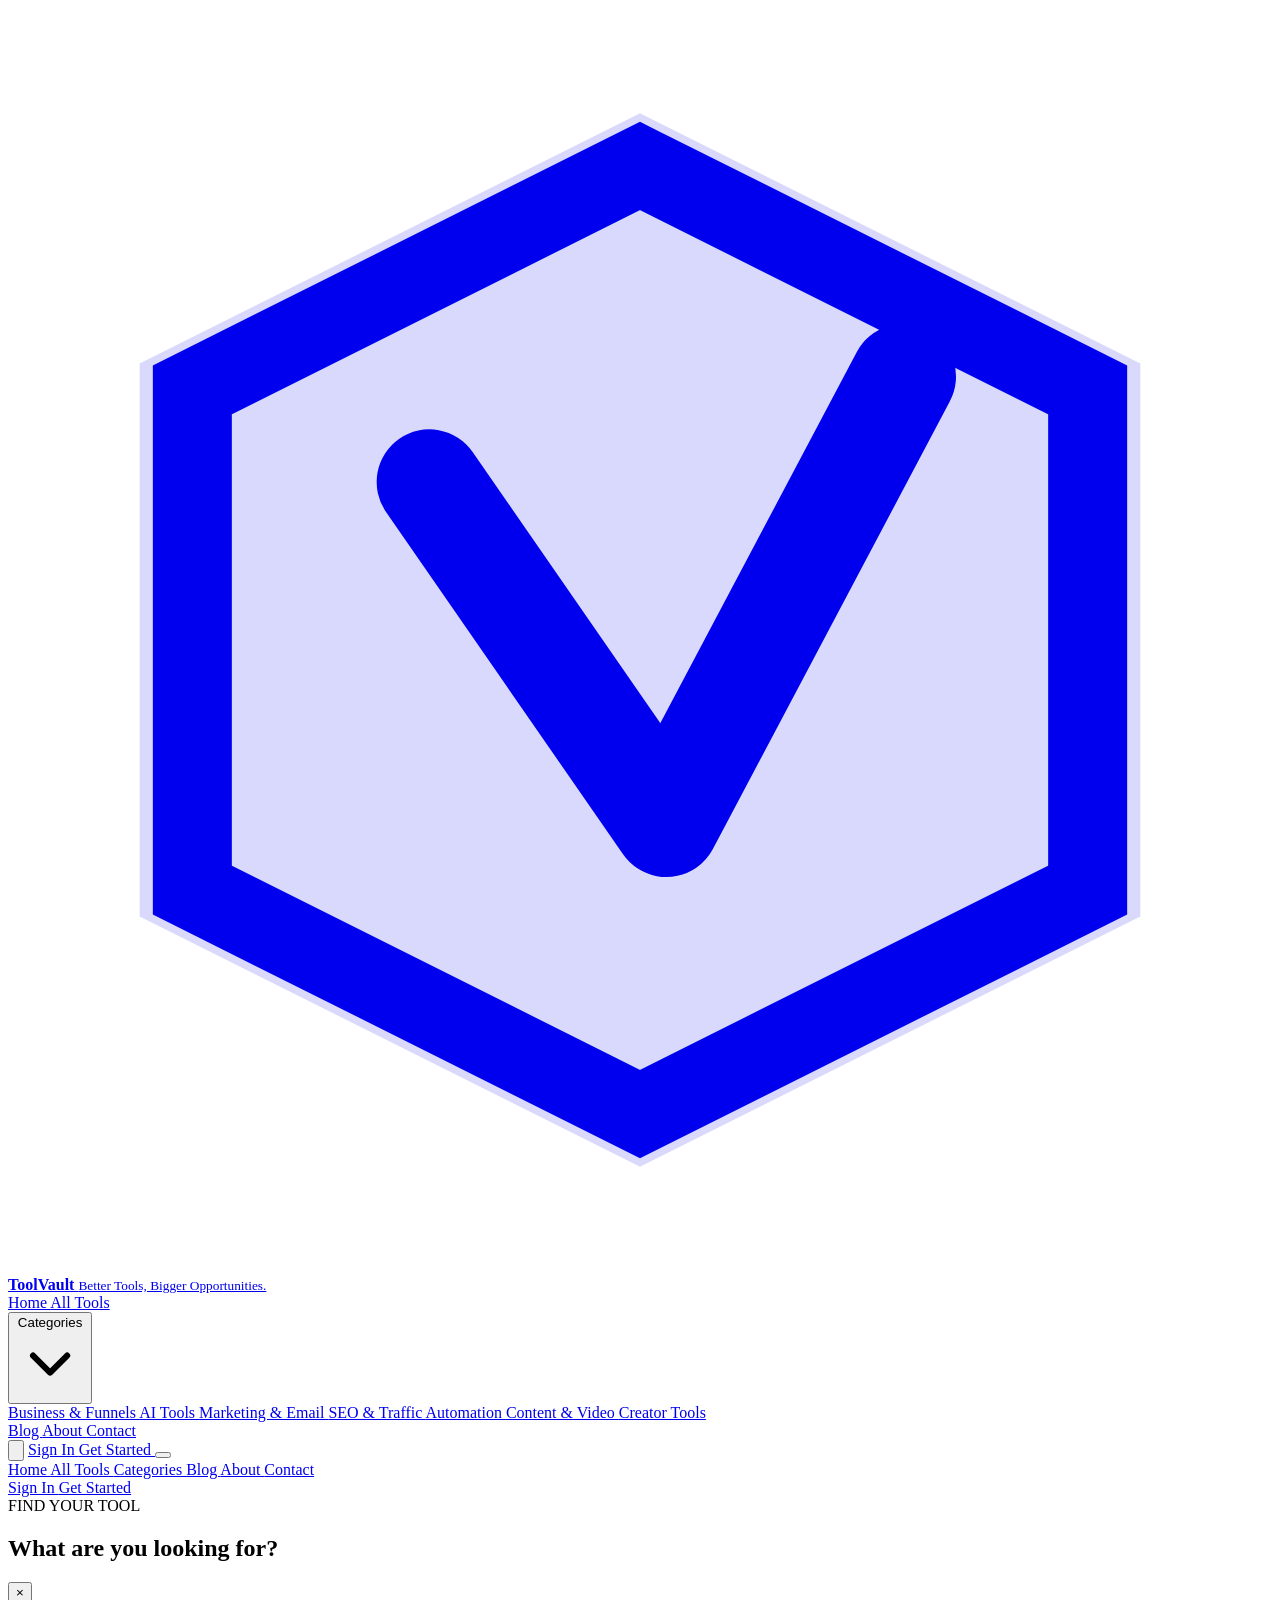
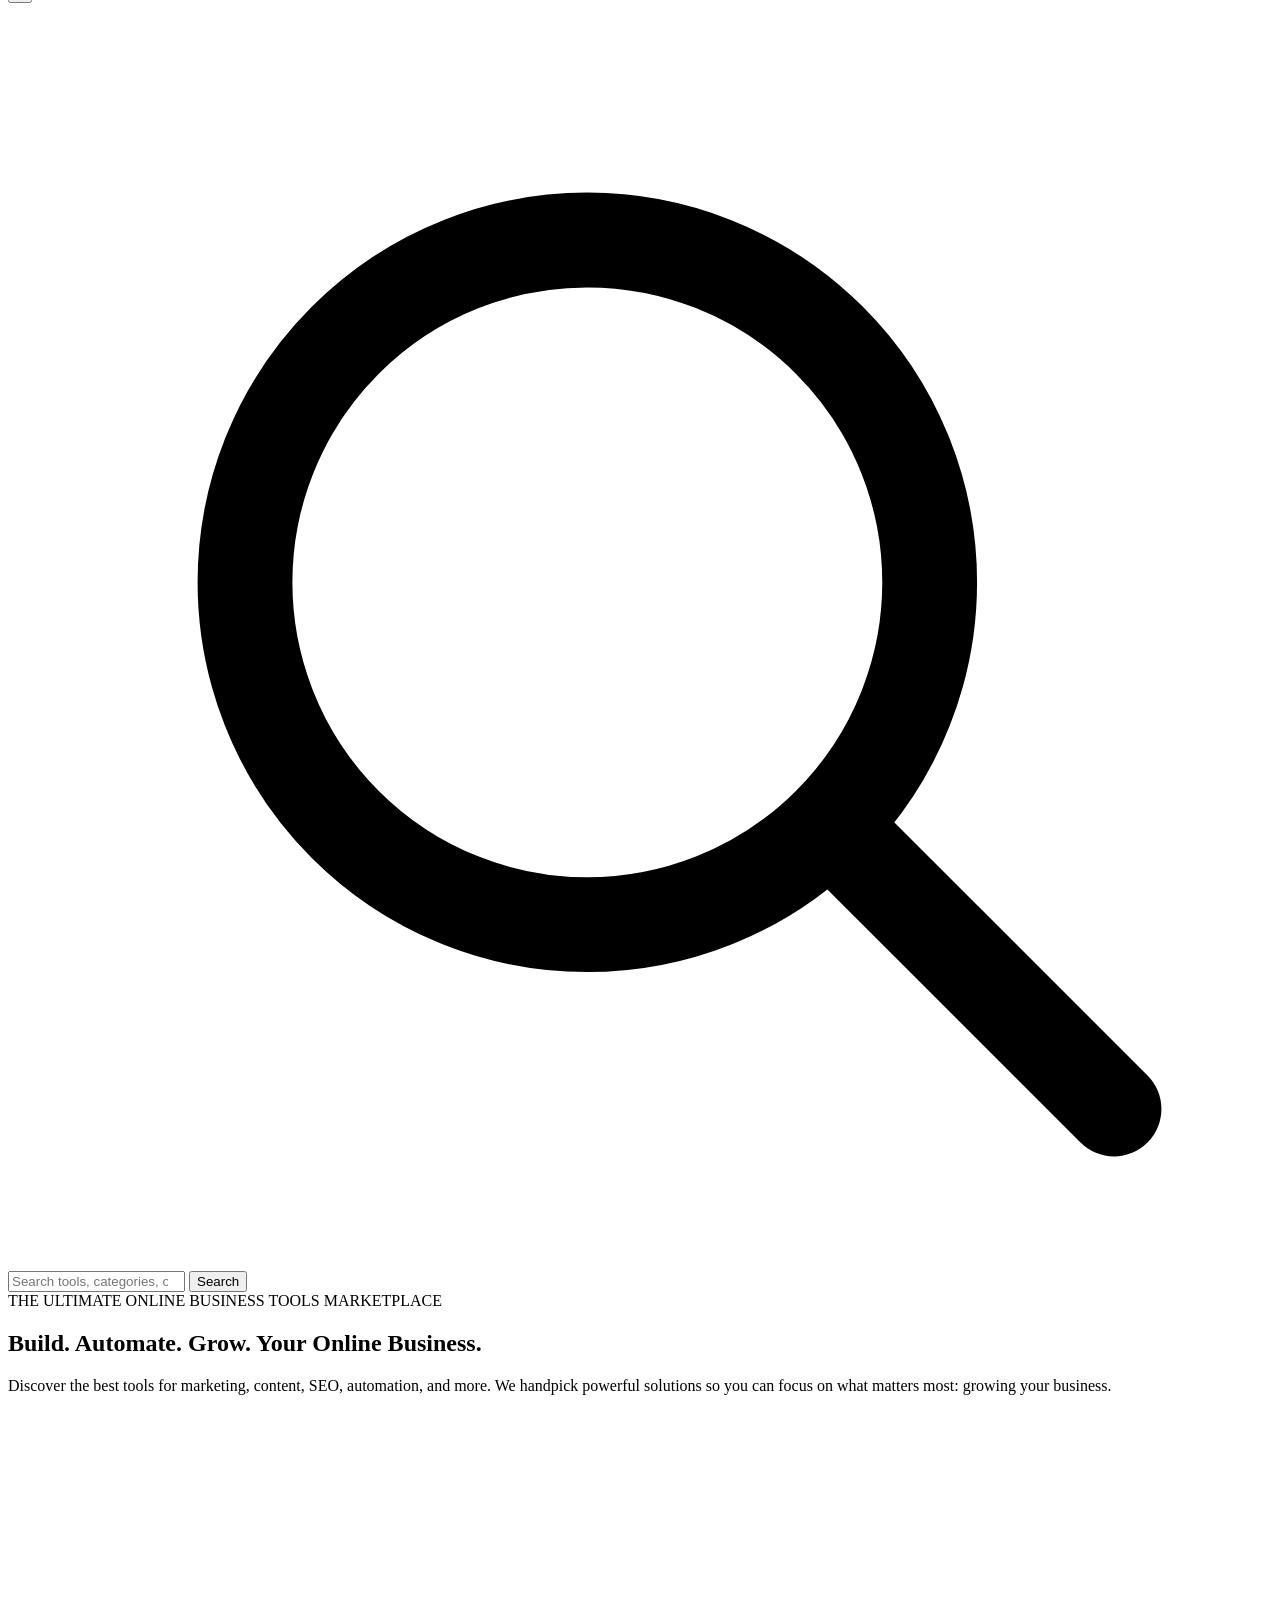
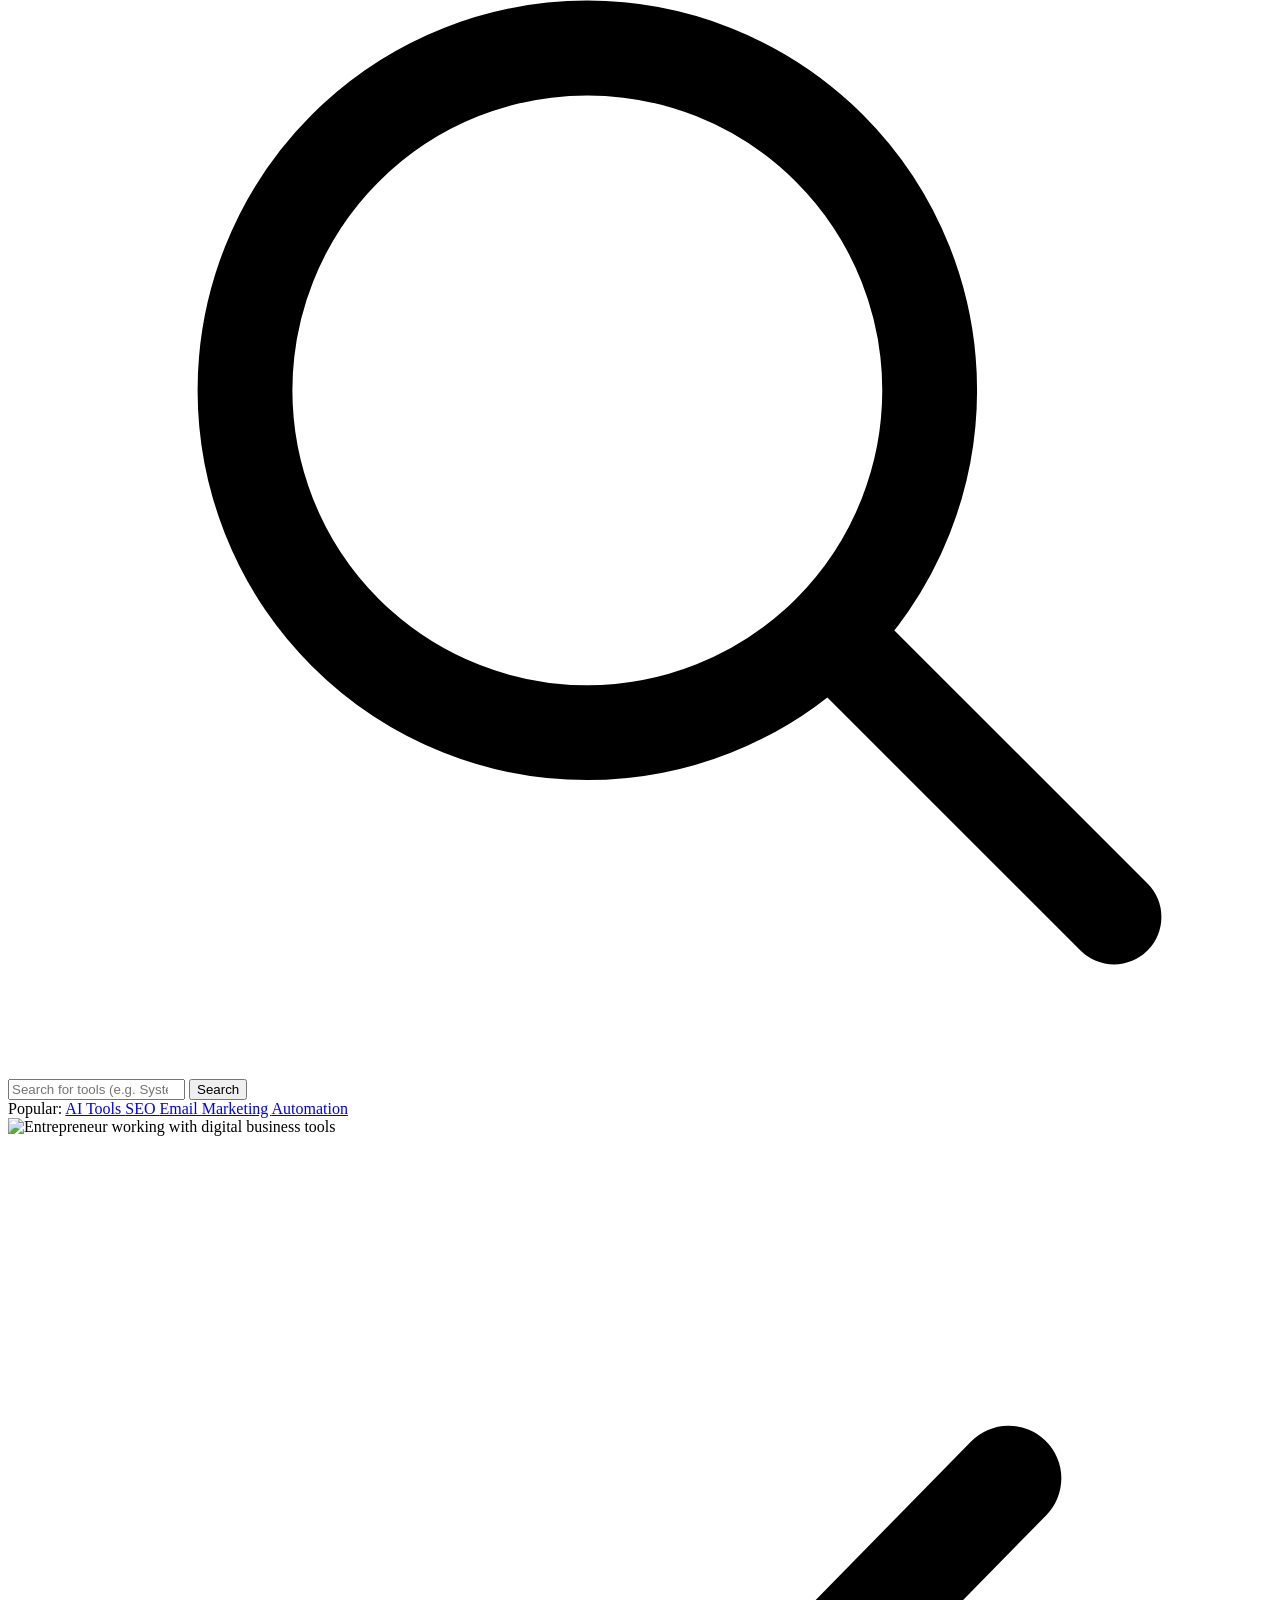
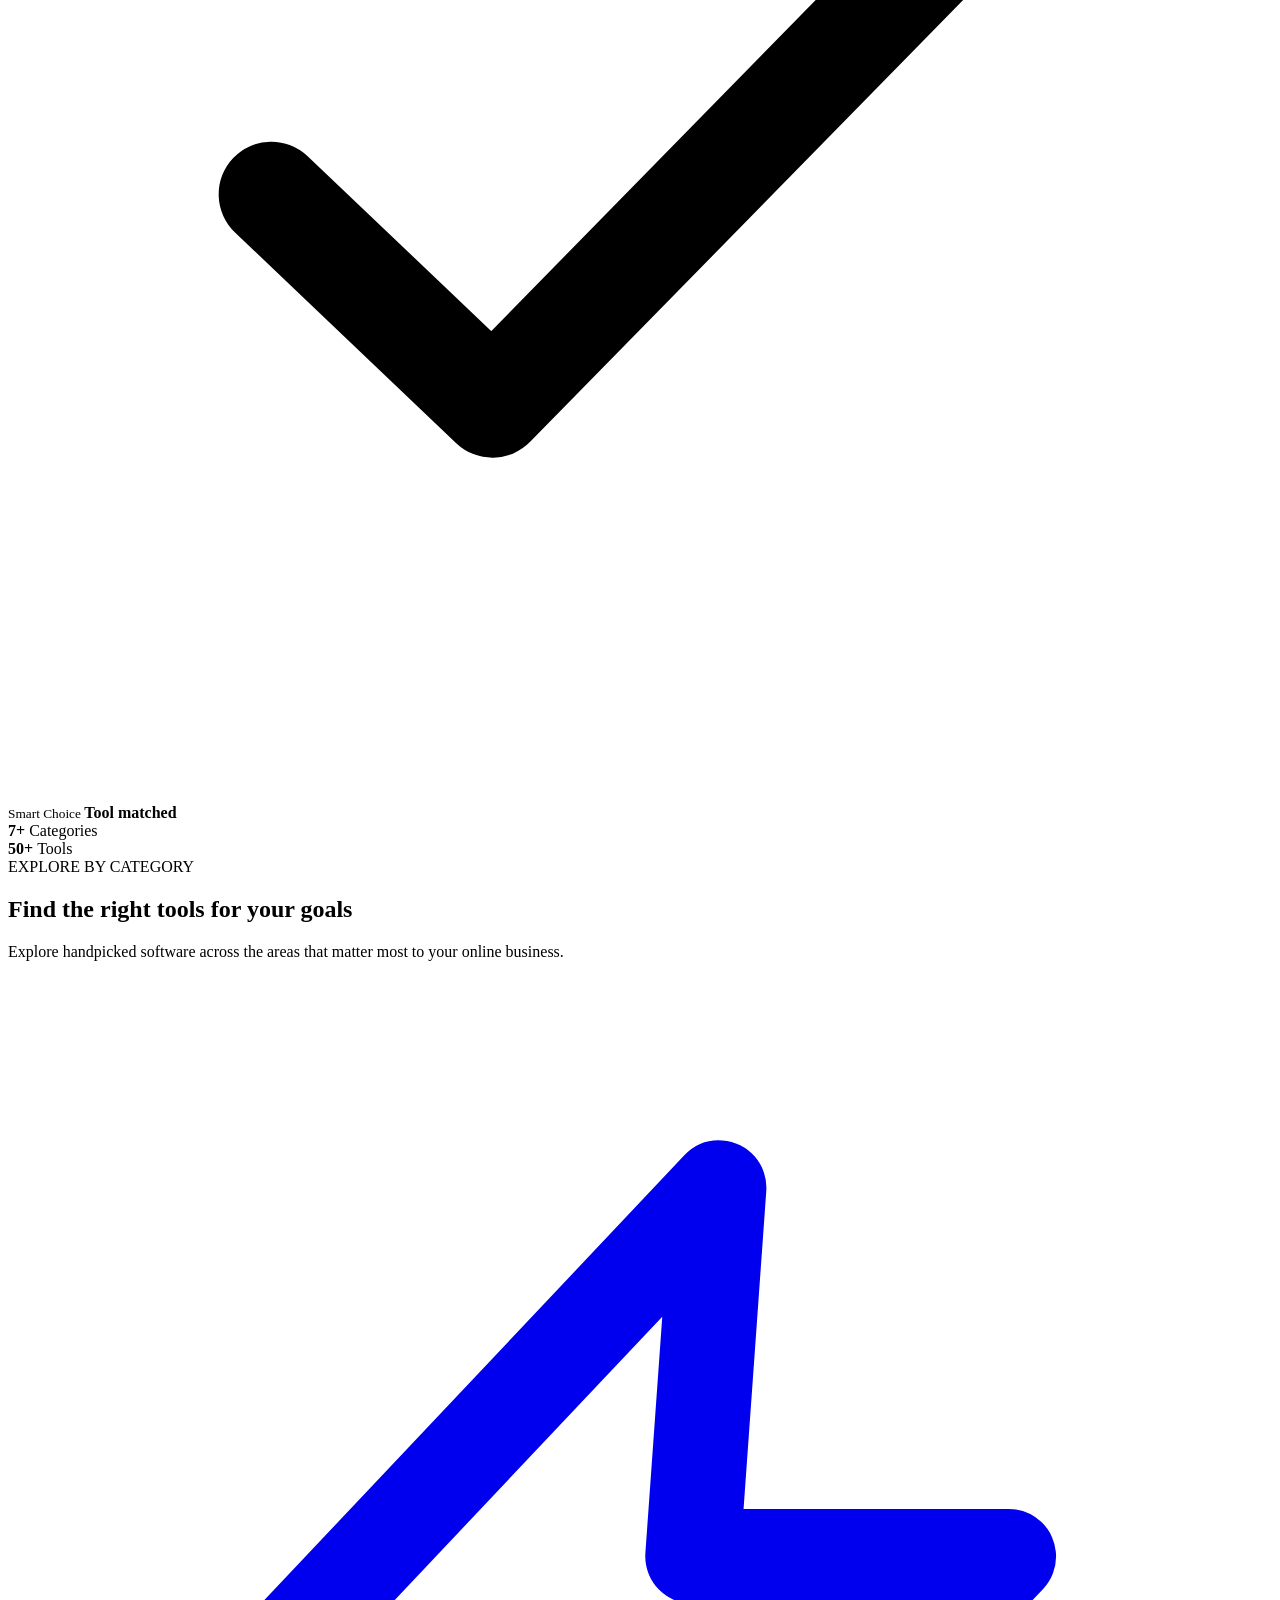
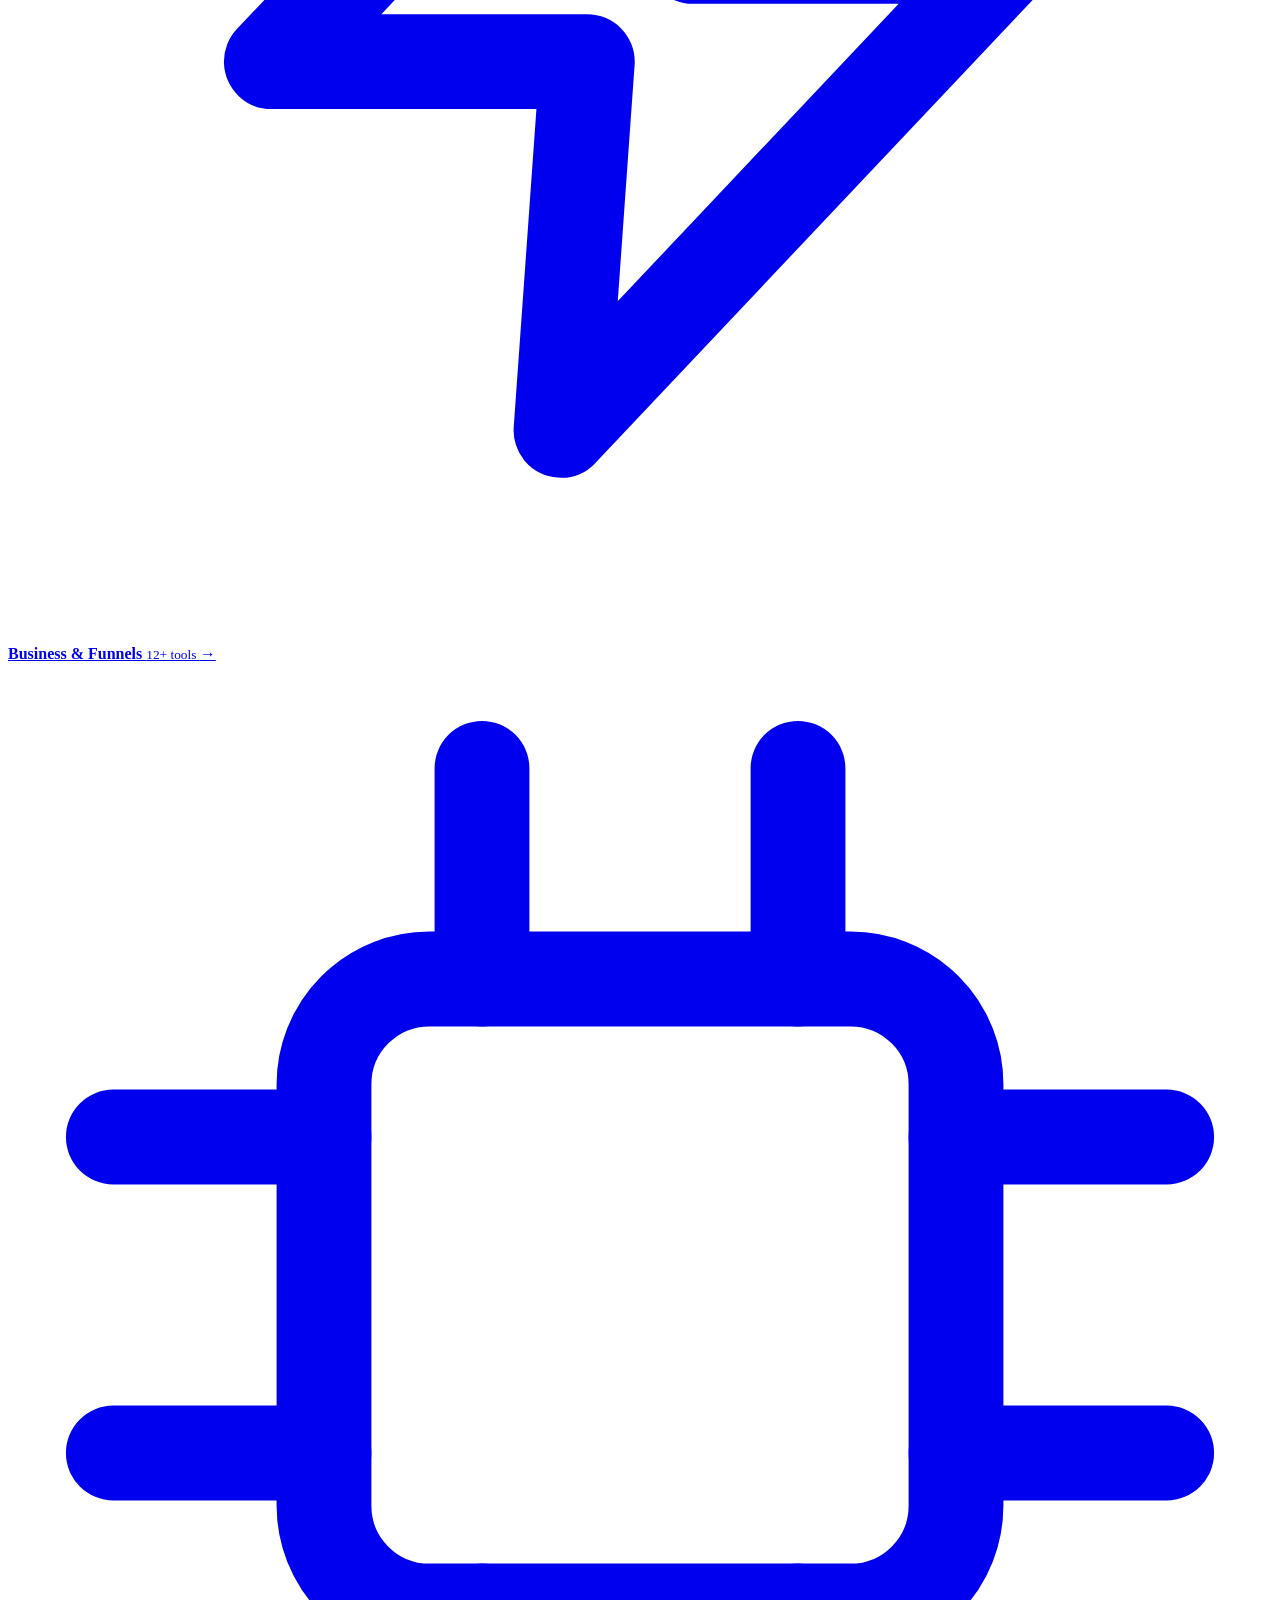
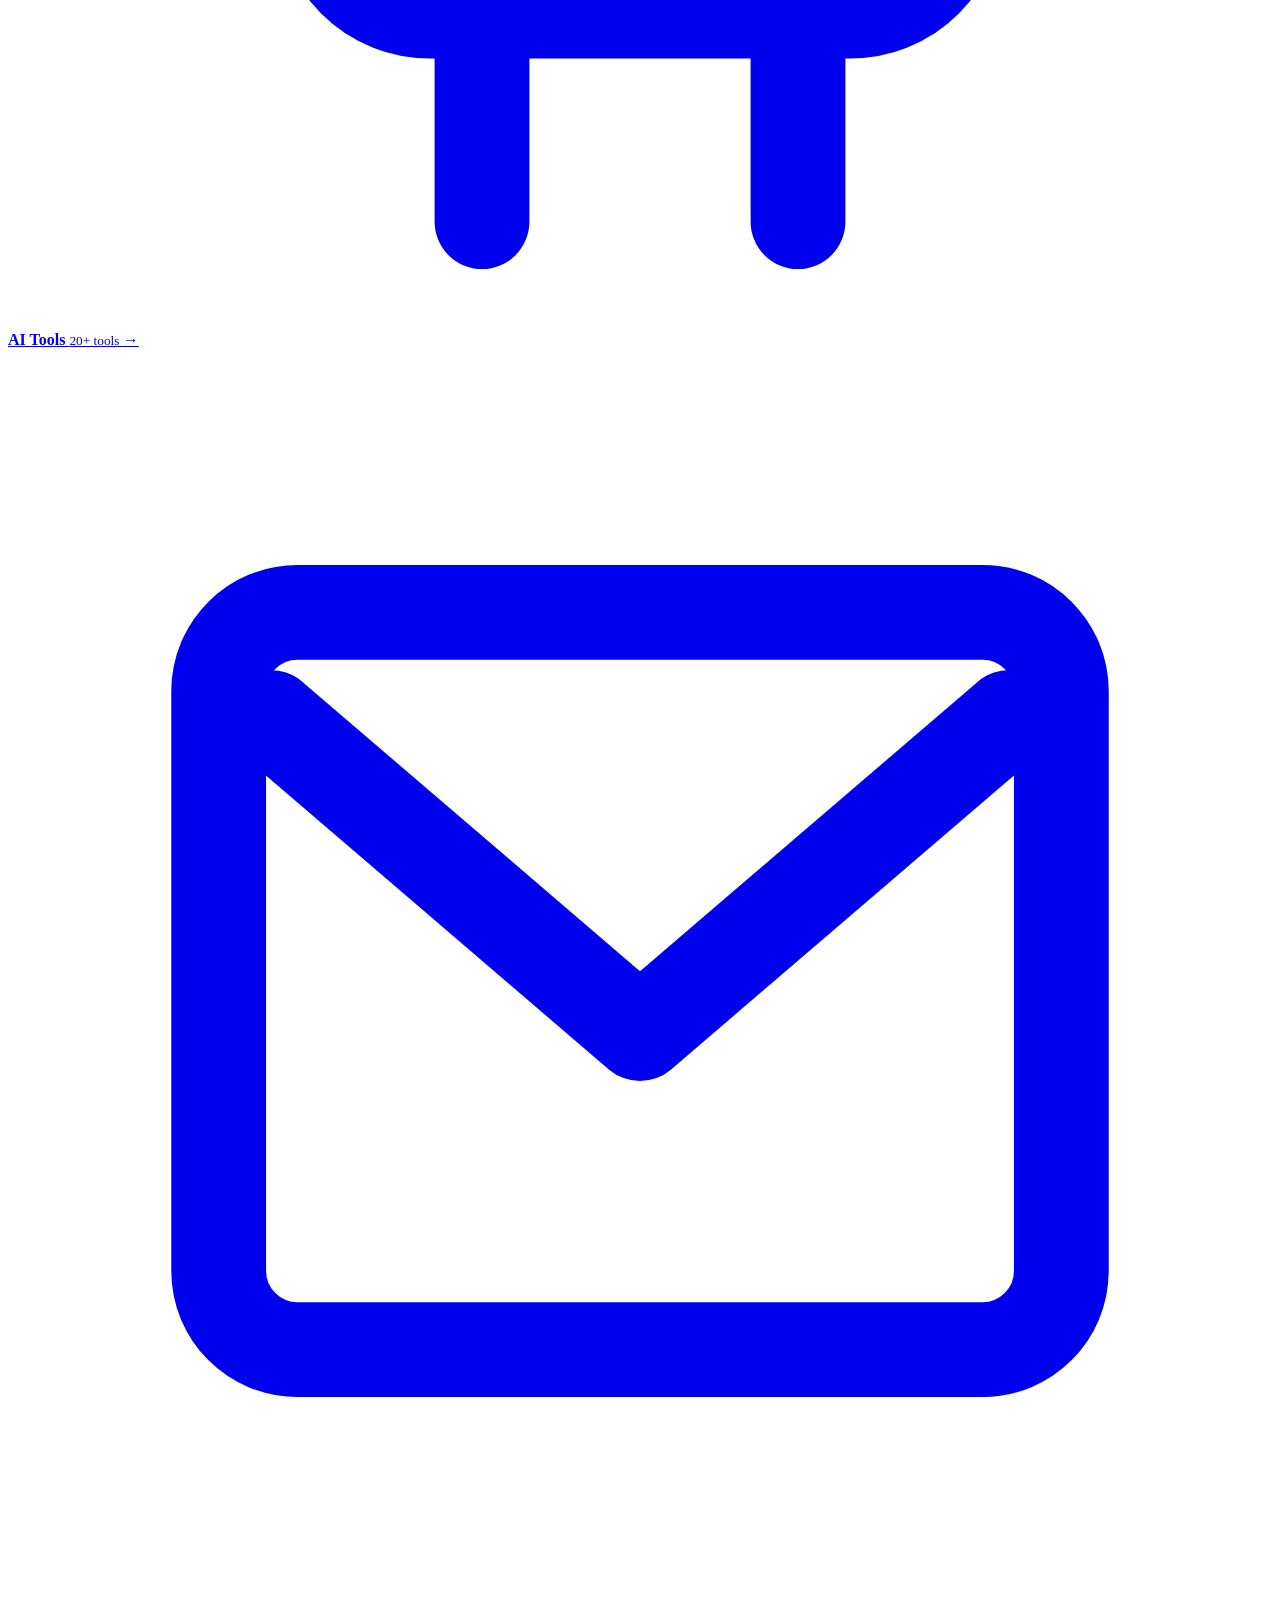
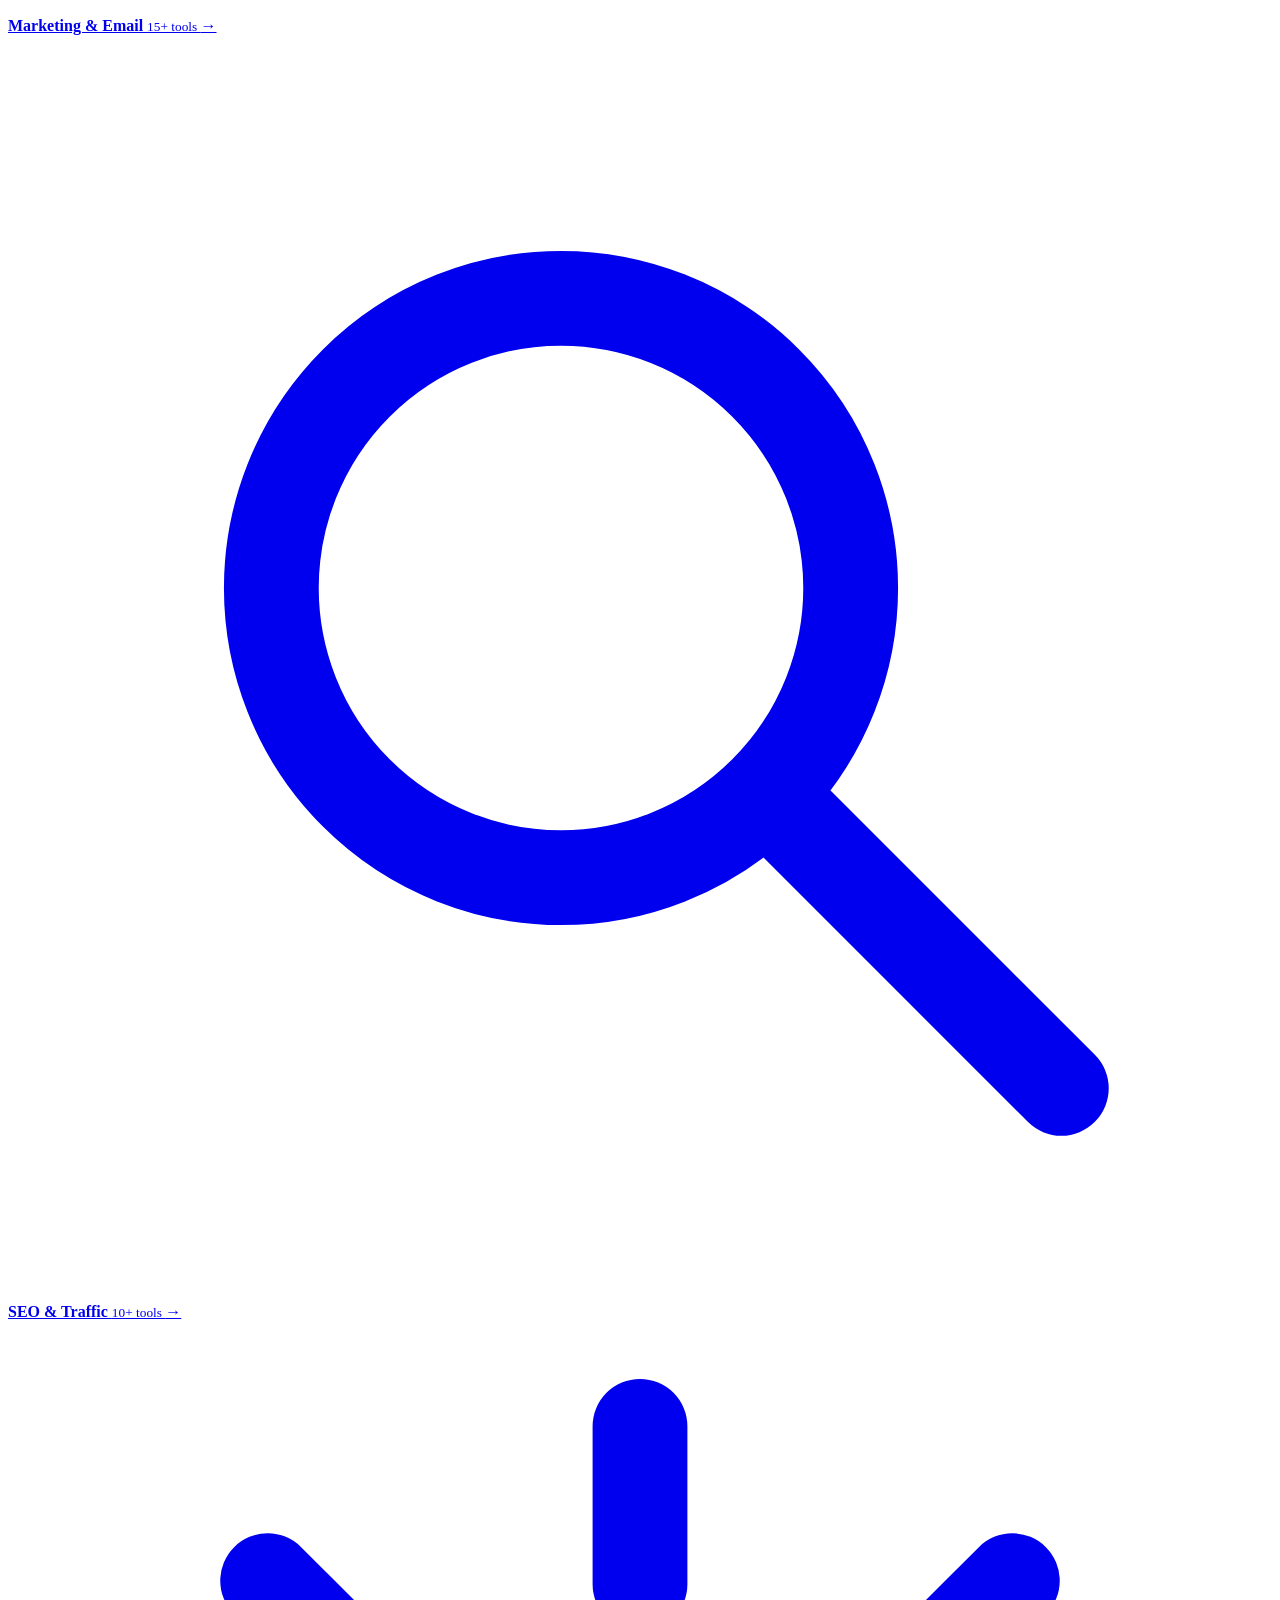
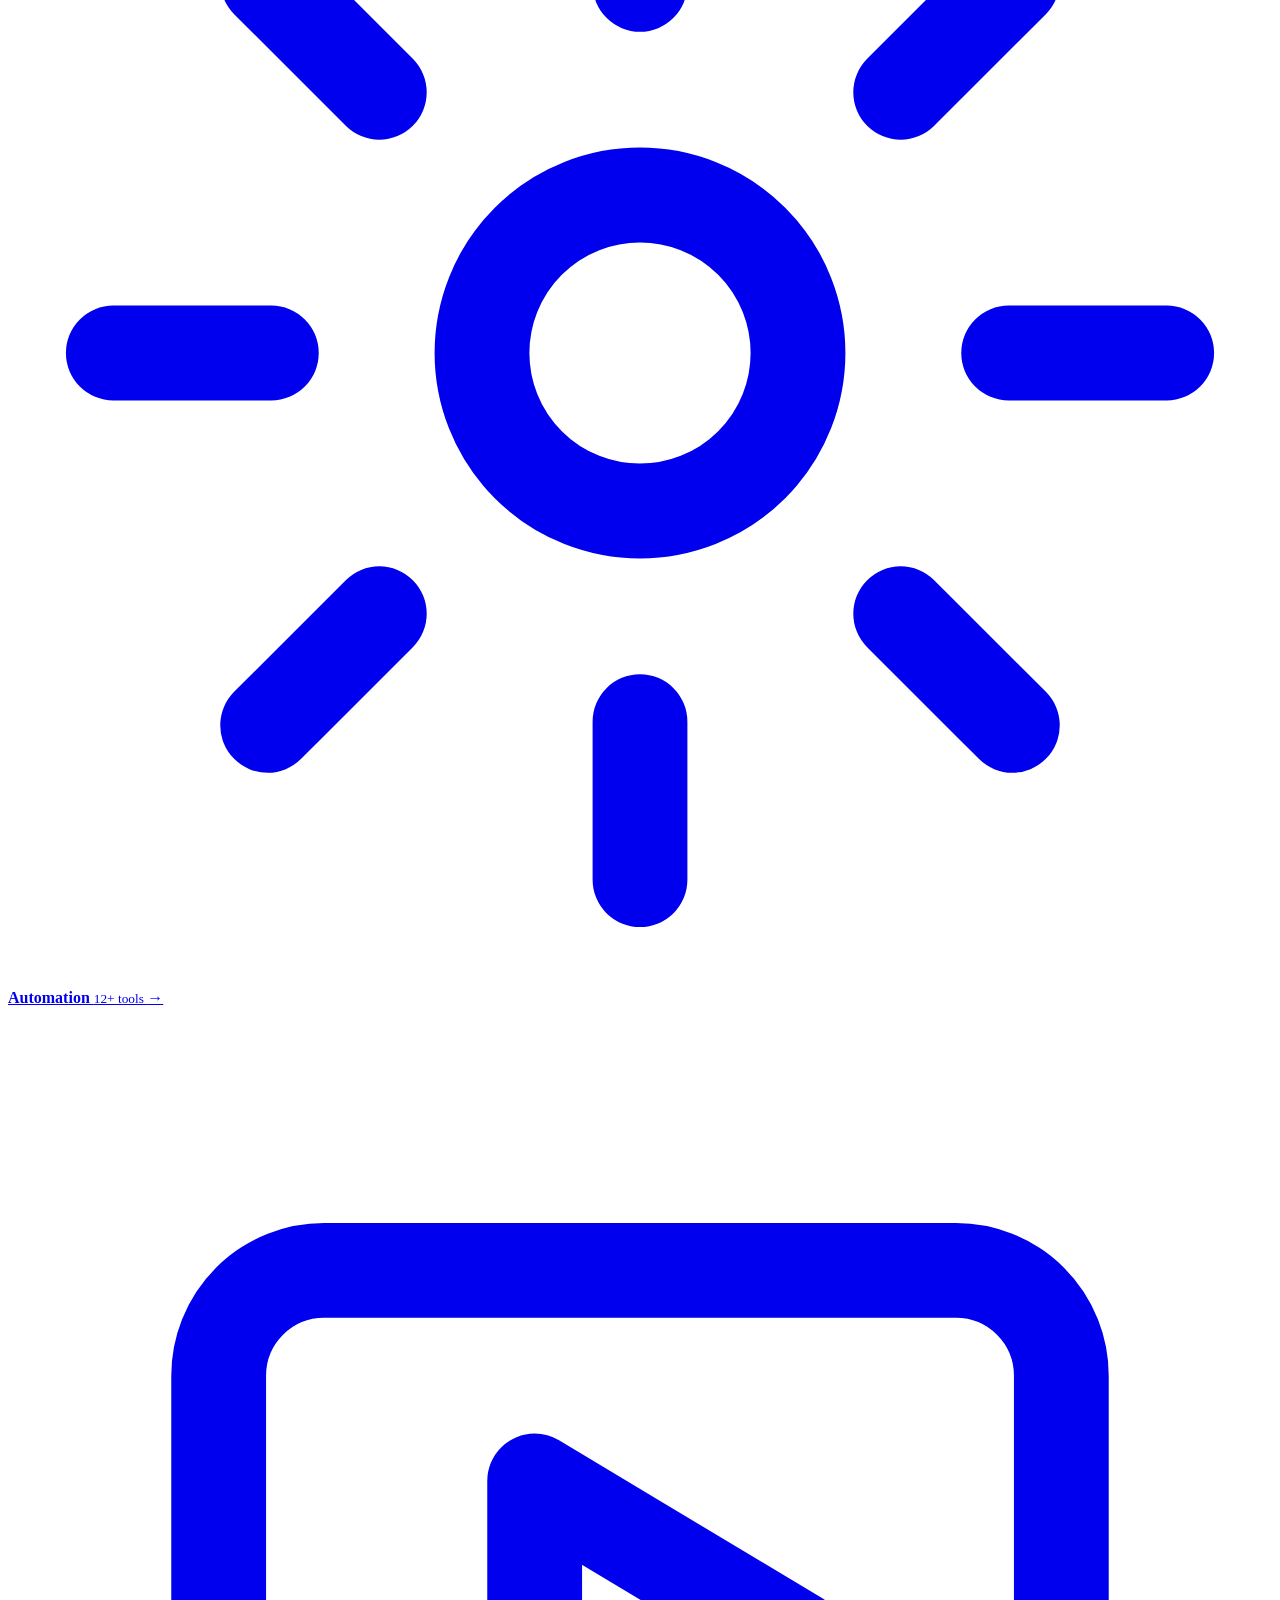
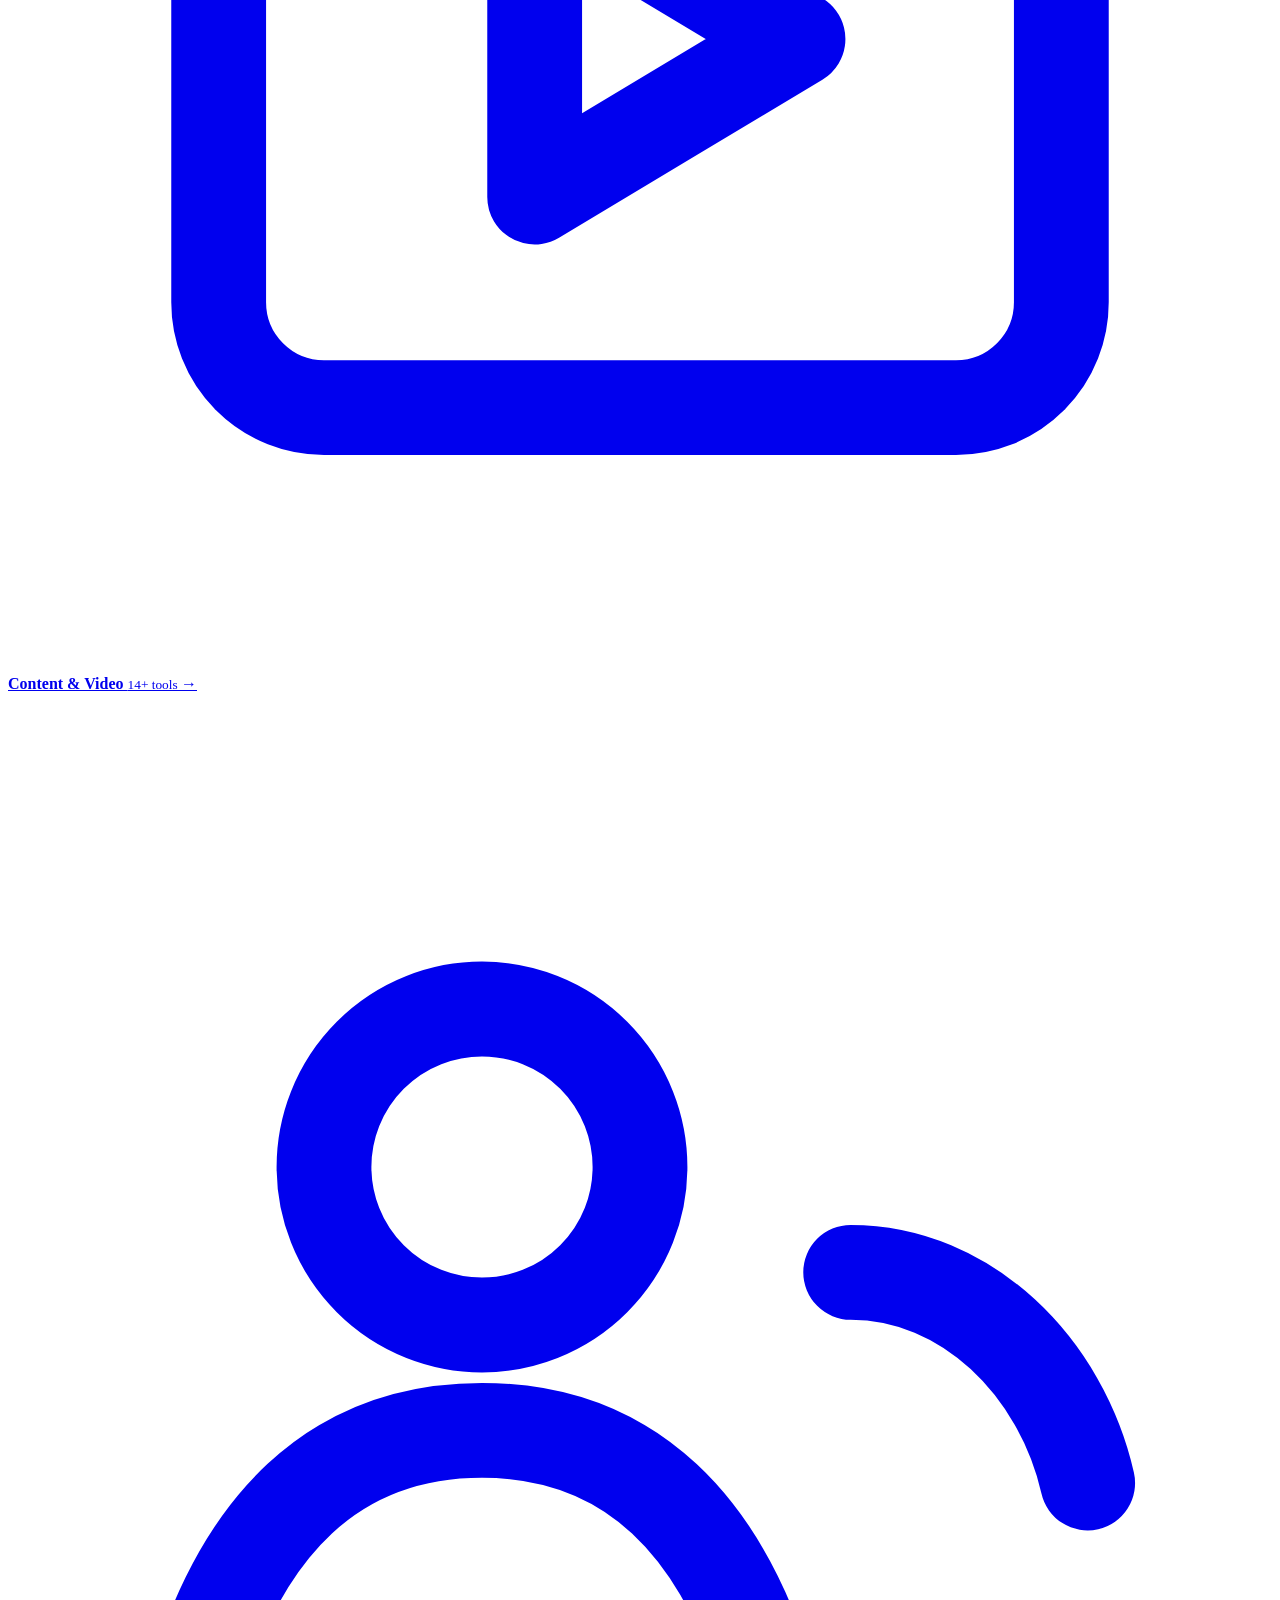
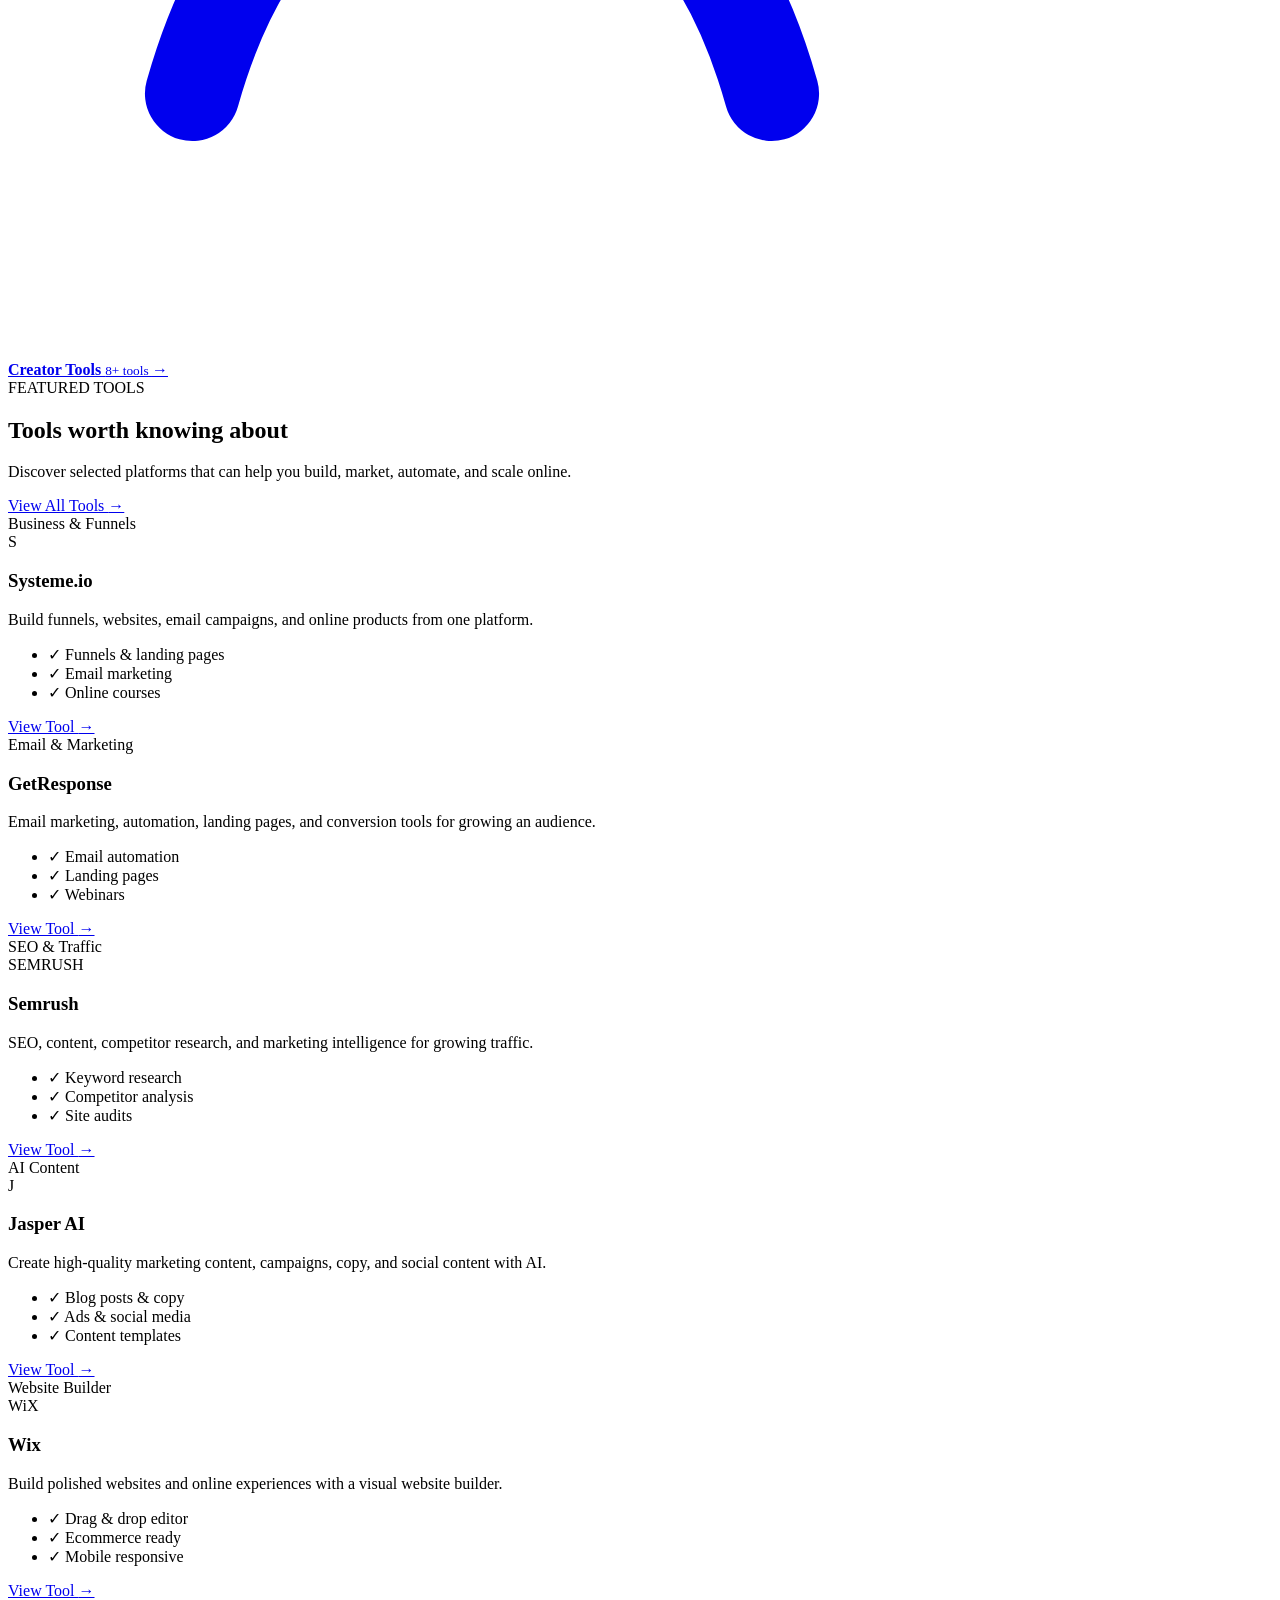
==== index.html @ 95653ff6 "Create index.html" ====
<!DOCTYPE html>
<html lang="en">
<head>
    <meta charset="UTF-8">
    <meta
        name="viewport"
        content="width=device-width, initial-scale=1.0"
    >

    <meta
        name="description"
        content="Discover powerful tools for building, automating, marketing, and growing your online business."
    >

    <meta
        name="theme-color"
        content="#050B16"
    >

    <title>ToolVault — Better Tools, Bigger Opportunities</title>

    <!-- Google Font -->
    <link rel="preconnect" href="https://fonts.googleapis.com">

    <link
        rel="preconnect"
        href="https://fonts.gstatic.com"
        crossorigin
    >

    <link
        href="https://fonts.googleapis.com/css2?family=Inter:wght@400;500;600;700;800&display=swap"
        rel="stylesheet"
    >

    <!-- Main Styles -->
    <link
        rel="stylesheet"
        href="css/style.css"
    >

    <link
        rel="stylesheet"
        href="css/responsive.css"
    >

    <!-- PWA -->
    <link
        rel="manifest"
        href="manifest.json"
    >
</head>

<body>

    <!-- =========================================
         SITE HEADER
    ========================================== -->
    <header class="site-header">

        <div class="container header-inner">

            <!-- Brand -->
            <a
                href="index.html"
                class="brand"
                aria-label="ToolVault Home"
            >

                <span
                    class="brand-mark"
                    aria-hidden="true"
                >
                    <svg
                        viewBox="0 0 48 48"
                        fill="none"
                        xmlns="http://www.w3.org/2000/svg"
                    >

                        <path
                            d="M24 4L43 13.5V34.5L24 44L5 34.5V13.5L24 4Z"
                            fill="currentColor"
                            opacity="0.15"
                        />

                        <path
                            d="M24 6L41 14.5V33.5L24 42L7 33.5V14.5L24 6Z"
                            stroke="currentColor"
                            stroke-width="3"
                        />

                        <path
                            d="M16 18L25 31L34 14"
                            stroke="currentColor"
                            stroke-width="4"
                            stroke-linecap="round"
                            stroke-linejoin="round"
                        />

                    </svg>
                </span>

                <span class="brand-text">

                    <strong>
                        ToolVault
                    </strong>

                    <small>
                        Better Tools, Bigger Opportunities.
                    </small>

                </span>

            </a>


            <!-- Desktop Navigation -->
            <nav
                class="main-nav"
                aria-label="Primary Navigation"
            >

                <a
                    href="index.html"
                    class="nav-link active"
                >
                    Home
                </a>

                <a
                    href="tools.html"
                    class="nav-link"
                >
                    All Tools
                </a>


                <!-- Categories -->
                <div class="nav-dropdown">

                    <button
                        type="button"
                        class="nav-link dropdown-trigger"
                        aria-expanded="false"
                    >

                        Categories

                        <svg
                            viewBox="0 0 20 20"
                            fill="none"
                            aria-hidden="true"
                        >

                            <path
                                d="M5 7.5L10 12.5L15 7.5"
                                stroke="currentColor"
                                stroke-width="1.8"
                                stroke-linecap="round"
                                stroke-linejoin="round"
                            />

                        </svg>

                    </button>


                    <div class="dropdown-menu">

                        <a
                            href="categories.html?category=business"
                        >
                            Business &amp; Funnels
                        </a>

                        <a
                            href="categories.html?category=ai"
                        >
                            AI Tools
                        </a>

                        <a
                            href="categories.html?category=marketing"
                        >
                            Marketing &amp; Email
                        </a>

                        <a
                            href="categories.html?category=seo"
                        >
                            SEO &amp; Traffic
                        </a>

                        <a
                            href="categories.html?category=automation"
                        >
                            Automation
                        </a>

                        <a
                            href="categories.html?category=content"
                        >
                            Content &amp; Video
                        </a>

                        <a
                            href="categories.html?category=creator"
                        >
                            Creator Tools
                        </a>

                    </div>

                </div>


                <a
                    href="blog.html"
                    class="nav-link"
                >
                    Blog
                </a>

                <a
                    href="about.html"
                    class="nav-link"
                >
                    About
                </a>

                <a
                    href="contact.html"
                    class="nav-link"
                >
                    Contact
                </a>

            </nav>


            <!-- Header Actions -->
            <div class="header-actions">

                <!-- Search -->
                <button
                    type="button"
                    class="icon-button search-toggle"
                    aria-label="Open search"
                >

                    <svg
                        viewBox="0 0 24 24"
                        fill="none"
                        aria-hidden="true"
                    >

                        <circle
                            cx="11"
                            cy="11"
                            r="6.5"
                            stroke="currentColor"
                            stroke-width="1.8"
                        />

                        <path
                            d="M16 16L21 21"
                            stroke="currentColor"
                            stroke-width="1.8"
                            stroke-linecap="round"
                        />

                    </svg>

                </button>


                <!-- Sign In -->
                <a
                    href="about.html"
                    class="btn btn-outline header-signin"
                >
                    Sign In
                </a>


                <!-- Get Started -->
                <a
                    href="tools.html"
                    class="btn btn-primary header-cta"
                >
                    Get Started
                </a>


                <!-- Mobile Menu -->
                <button
                    type="button"
                    class="mobile-menu-toggle"
                    aria-label="Open menu"
                    aria-expanded="false"
                >

                    <span></span>
                    <span></span>
                    <span></span>

                </button>

            </div>

        </div>

    </header>


    <!-- =========================================
         MOBILE NAV
    ========================================== -->
    <div
        class="mobile-nav"
        aria-hidden="true"
    >

        <div class="mobile-nav-inner">

            <a
                href="index.html"
                class="mobile-nav-link active"
            >
                Home
            </a>

            <a
                href="tools.html"
                class="mobile-nav-link"
            >
                All Tools
            </a>

            <a
                href="categories.html"
                class="mobile-nav-link"
            >
                Categories
            </a>

            <a
                href="blog.html"
                class="mobile-nav-link"
            >
                Blog
            </a>

            <a
                href="about.html"
                class="mobile-nav-link"
            >
                About
            </a>

            <a
                href="contact.html"
                class="mobile-nav-link"
            >
                Contact
            </a>


            <div class="mobile-nav-actions">

                <a
                    href="about.html"
                    class="btn btn-outline"
                >
                    Sign In
                </a>

                <a
                    href="tools.html"
                    class="btn btn-primary"
                >
                    Get Started
                </a>

            </div>

        </div>

    </div>


    <!-- =========================================
         SEARCH OVERLAY
    ========================================== -->
    <div
        class="search-overlay"
        aria-hidden="true"
    >

        <div class="search-overlay-backdrop"></div>

        <div class="search-panel">

            <div class="search-panel-header">

                <div>

                    <span class="eyebrow">
                        FIND YOUR TOOL
                    </span>

                    <h2>
                        What are you looking for?
                    </h2>

                </div>


                <button
                    type="button"
                    class="search-close"
                    aria-label="Close search"
                >
                    &times;
                </button>

            </div>


            <form
                class="global-search-form"
                action="tools.html"
                method="get"
            >

                <div class="search-field large">

                    <svg
                        viewBox="0 0 24 24"
                        fill="none"
                        aria-hidden="true"
                    >

                        <circle
                            cx="11"
                            cy="11"
                            r="6.5"
                            stroke="currentColor"
                            stroke-width="1.8"
                        />

                        <path
                            d="M16 16L21 21"
                            stroke="currentColor"
                            stroke-width="1.8"
                            stroke-linecap="round"
                        />

                    </svg>


                    <input
                        type="search"
                        name="search"
                        placeholder="Search tools, categories, or solutions..."
                        autocomplete="off"
                    >


                    <button
                        type="submit"
                        class="btn btn-primary"
                    >
                        Search
                    </button>

                </div>

            </form>

        </div>

    </div>


    <main>

        <!-- =========================================
             HERO
        ========================================== -->
        <section class="hero-section">

            <div class="hero-glow hero-glow-left"></div>

            <div class="hero-glow hero-glow-right"></div>


            <div class="container hero-grid">

                <!-- Hero Content -->
                <div class="hero-content">

                    <span class="hero-badge">
                        THE ULTIMATE ONLINE BUSINESS TOOLS MARKETPLACE
                    </span>


                    <h1 class="hero-title">
                        Build. Automate. Grow.
                        <span>
                            Your Online Business.
                        </span>
                    </h1>


                    <p class="hero-description">
                        Discover the best tools for marketing, content,
                        SEO, automation, and more. We handpick powerful
                        solutions so you can focus on what matters most:
                        growing your business.
                    </p>


                    <!-- Hero Search -->
                    <form
                        class="hero-search"
                        action="tools.html"
                        method="get"
                    >

                        <div class="search-field">

                            <svg
                                viewBox="0 0 24 24"
                                fill="none"
                                aria-hidden="true"
                            >

                                <circle
                                    cx="11"
                                    cy="11"
                                    r="6.5"
                                    stroke="currentColor"
                                    stroke-width="1.8"
                                />

                                <path
                                    d="M16 16L21 21"
                                    stroke="currentColor"
                                    stroke-width="1.8"
                                    stroke-linecap="round"
                                />

                            </svg>


                            <input
                                type="search"
                                name="search"
                                placeholder="Search for tools (e.g. Systeme.io, Semrush, AI tools...)"
                            >


                            <button
                                type="submit"
                                class="btn btn-primary"
                            >
                                Search
                            </button>

                        </div>

                    </form>


                    <!-- Popular Search Links -->
                    <div class="hero-quick-links">

                        <span>
                            Popular:
                        </span>

                        <a href="tools.html?search=AI">
                            AI Tools
                        </a>

                        <a href="tools.html?search=SEO">
                            SEO
                        </a>

                        <a href="tools.html?search=Email">
                            Email Marketing
                        </a>

                        <a href="tools.html?search=Automation">
                            Automation
                        </a>

                    </div>

                </div>


                <!-- Hero Visual -->
                <div class="hero-visual">

                    <div class="hero-image-wrap">

                        <div class="hero-image-glow"></div>


                        <img
                            src="assets/hero/hero-business.jpg"
                            alt="Entrepreneur working with digital business tools"
                            class="hero-image"
                            loading="eager"
                        >


                        <!-- Floating Card -->
                        <div class="floating-card floating-card-top">

                            <span class="floating-icon success">

                                <svg
                                    viewBox="0 0 24 24"
                                    fill="none"
                                    aria-hidden="true"
                                >

                                    <path
                                        d="M5 12.5L9.2 16.5L19 6.5"
                                        stroke="currentColor"
                                        stroke-width="2"
                                        stroke-linecap="round"
                                        stroke-linejoin="round"
                                    />

                                </svg>

                            </span>


                            <div>

                                <small>
                                    Smart Choice
                                </small>

                                <strong>
                                    Tool matched
                                </strong>

                            </div>

                        </div>


                        <!-- Floating Stats -->
                        <div class="floating-card floating-card-bottom">

                            <div class="floating-stat">

                                <strong>
                                    7+
                                </strong>

                                <span>
                                    Categories
                                </span>

                            </div>


                            <div class="floating-divider"></div>


                            <div class="floating-stat">

                                <strong>
                                    50+
                                </strong>

                                <span>
                                    Tools
                                </span>

                            </div>

                        </div>

                    </div>

                </div>

            </div>

        </section>


        <!-- =========================================
             CATEGORIES
        ========================================== -->
        <section class="categories-section">

            <div class="container">

                <div class="section-heading centered">

                    <span class="eyebrow">
                        EXPLORE BY CATEGORY
                    </span>

                    <h2>
                        Find the right tools for your goals
                    </h2>

                    <p>
                        Explore handpicked software across the areas
                        that matter most to your online business.
                    </p>

                </div>


                <div class="category-grid">

                    <!-- Business -->
                    <a
                        href="categories.html?category=business"
                        class="category-card"
                    >

                        <span class="category-icon business-icon">

                            <svg
                                viewBox="0 0 24 24"
                                fill="none"
                                aria-hidden="true"
                            >

                                <path
                                    d="M13.5 4L5 13H11L10.5 20L19 11H13L13.5 4Z"
                                    stroke="currentColor"
                                    stroke-width="1.8"
                                    stroke-linecap="round"
                                    stroke-linejoin="round"
                                />

                            </svg>

                        </span>


                        <span class="category-content">

                            <strong>
                                Business &amp; Funnels
                            </strong>

                            <small>
                                12+ tools
                            </small>

                        </span>


                        <span class="category-arrow">
                            &rarr;
                        </span>

                    </a>


                    <!-- AI -->
                    <a
                        href="categories.html?category=ai"
                        class="category-card"
                    >

                        <span class="category-icon ai-icon">

                            <svg
                                viewBox="0 0 24 24"
                                fill="none"
                                aria-hidden="true"
                            >

                                <rect
                                    x="6"
                                    y="6"
                                    width="12"
                                    height="12"
                                    rx="2"
                                    stroke="currentColor"
                                    stroke-width="1.8"
                                />

                                <path
                                    d="M9 2V6M15 2V6M9 18V22M15 18V22M18 9H22M18 15H22M2 9H6M2 15H6"
                                    stroke="currentColor"
                                    stroke-width="1.8"
                                    stroke-linecap="round"
                                />

                            </svg>

                        </span>


                        <span class="category-content">

                            <strong>
                                AI Tools
                            </strong>

                            <small>
                                20+ tools
                            </small>

                        </span>


                        <span class="category-arrow">
                            &rarr;
                        </span>

                    </a>


                    <!-- Marketing -->
                    <a
                        href="categories.html?category=marketing"
                        class="category-card"
                    >

                        <span class="category-icon marketing-icon">

                            <svg
                                viewBox="0 0 24 24"
                                fill="none"
                                aria-hidden="true"
                            >

                                <path
                                    d="M4 6.5C4 5.67 4.67 5 5.5 5H18.5C19.33 5 20 5.67 20 6.5V17.5C20 18.33 19.33 19 18.5 19H5.5C4.67 19 4 18.33 4 17.5V6.5Z"
                                    stroke="currentColor"
                                    stroke-width="1.8"
                                />

                                <path
                                    d="M5 7L12 13L19 7"
                                    stroke="currentColor"
                                    stroke-width="1.8"
                                    stroke-linecap="round"
                                    stroke-linejoin="round"
                                />

                            </svg>

                        </span>


                        <span class="category-content">

                            <strong>
                                Marketing &amp; Email
                            </strong>

                            <small>
                                15+ tools
                            </small>

                        </span>


                        <span class="category-arrow">
                            &rarr;
                        </span>

                    </a>


                    <!-- SEO -->
                    <a
                        href="categories.html?category=seo"
                        class="category-card"
                    >

                        <span class="category-icon seo-icon">

                            <svg
                                viewBox="0 0 24 24"
                                fill="none"
                                aria-hidden="true"
                            >

                                <circle
                                    cx="10.5"
                                    cy="10.5"
                                    r="5.5"
                                    stroke="currentColor"
                                    stroke-width="1.8"
                                />

                                <path
                                    d="M15 15L20 20"
                                    stroke="currentColor"
                                    stroke-width="1.8"
                                    stroke-linecap="round"
                                />

                            </svg>

                        </span>


                        <span class="category-content">

                            <strong>
                                SEO &amp; Traffic
                            </strong>

                            <small>
                                10+ tools
                            </small>

                        </span>


                        <span class="category-arrow">
                            &rarr;
                        </span>

                    </a>


                    <!-- Automation -->
                    <a
                        href="categories.html?category=automation"
                        class="category-card"
                    >

                        <span class="category-icon automation-icon">

                            <svg
                                viewBox="0 0 24 24"
                                fill="none"
                                aria-hidden="true"
                            >

                                <circle
                                    cx="12"
                                    cy="12"
                                    r="3"
                                    stroke="currentColor"
                                    stroke-width="1.8"
                                />

                                <path
                                    d="M12 2V5M12 19V22M2 12H5M19 12H22M4.93 4.93L7.05 7.05M16.95 16.95L19.07 19.07M19.07 4.93L16.95 7.05M7.05 16.95L4.93 19.07"
                                    stroke="currentColor"
                                    stroke-width="1.8"
                                    stroke-linecap="round"
                                />

                            </svg>

                        </span>


                        <span class="category-content">

                            <strong>
                                Automation
                            </strong>

                            <small>
                                12+ tools
                            </small>

                        </span>


                        <span class="category-arrow">
                            &rarr;
                        </span>

                    </a>


                    <!-- Content -->
                    <a
                        href="categories.html?category=content"
                        class="category-card"
                    >

                        <span class="category-icon content-icon">

                            <svg
                                viewBox="0 0 24 24"
                                fill="none"
                                aria-hidden="true"
                            >

                                <rect
                                    x="4"
                                    y="5"
                                    width="16"
                                    height="14"
                                    rx="2"
                                    stroke="currentColor"
                                    stroke-width="1.8"
                                />

                                <path
                                    d="M10 9L15 12L10 15V9Z"
                                    stroke="currentColor"
                                    stroke-width="1.8"
                                    stroke-linejoin="round"
                                />

                            </svg>

                        </span>


                        <span class="category-content">

                            <strong>
                                Content &amp; Video
                            </strong>

                            <small>
                                14+ tools
                            </small>

                        </span>


                        <span class="category-arrow">
                            &rarr;
                        </span>

                    </a>


                    <!-- Creator -->
                    <a
                        href="categories.html?category=creator"
                        class="category-card"
                    >

                        <span class="category-icon creator-icon">

                            <svg
                                viewBox="0 0 24 24"
                                fill="none"
                                aria-hidden="true"
                            >

                                <circle
                                    cx="9"
                                    cy="9"
                                    r="3"
                                    stroke="currentColor"
                                    stroke-width="1.8"
                                />

                                <path
                                    d="M3.5 19C4.4 15.8 6.2 14 9 14C11.8 14 13.6 15.8 14.5 19"
                                    stroke="currentColor"
                                    stroke-width="1.8"
                                    stroke-linecap="round"
                                />

                                <path
                                    d="M16 11C18.2 11 20 12.8 20.5 15"
                                    stroke="currentColor"
                                    stroke-width="1.8"
                                    stroke-linecap="round"
                                />

                            </svg>

                        </span>


                        <span class="category-content">

                            <strong>
                                Creator Tools
                            </strong>

                            <small>
                                8+ tools
                            </small>

                        </span>


                        <span class="category-arrow">
                            &rarr;
                        </span>

                    </a>

                </div>

            </div>

        </section>


        <!-- =========================================
             FEATURED TOOLS
        ========================================== -->
        <section class="featured-section">

            <div class="container">

                <div class="section-heading-row">

                    <div class="section-heading">

                        <span class="eyebrow">
                            FEATURED TOOLS
                        </span>

                        <h2>
                            Tools worth knowing about
                        </h2>

                        <p>
                            Discover selected platforms that can help you
                            build, market, automate, and scale online.
                        </p>

                    </div>


                    <a
                        href="tools.html"
                        class="text-link"
                    >

                        View All Tools

                        <span>
                            &rarr;
                        </span>

                    </a>

                </div>


                <div
                    class="featured-tools-grid"
                    id="featuredTools"
                >

                    <!-- Systeme.io -->
                    <article
                        class="tool-card"
                        data-tool-id="systeme-io"
                    >

                        <div class="tool-card-top">

                            <span class="tool-category-badge business">
                                Business &amp; Funnels
                            </span>


                            <div class="tool-logo systeme-logo">
                                S
                            </div>

                        </div>


                        <div class="tool-card-body">

                            <h3>
                                Systeme.io
                            </h3>

                            <p>
                                Build funnels, websites, email campaigns,
                                and online products from one platform.
                            </p>


                            <ul class="tool-feature-list">

                                <li>
                                    <span>✓</span>
                                    Funnels &amp; landing pages
                                </li>

                                <li>
                                    <span>✓</span>
                                    Email marketing
                                </li>

                                <li>
                                    <span>✓</span>
                                    Online courses
                                </li>

                            </ul>

                        </div>


                        <div class="tool-card-footer">

                            <a
                                href="tool.html?id=systeme-io"
                                class="btn btn-primary btn-small"
                            >
                                View Tool
                                <span>&rarr;</span>
                            </a>

                        </div>

                    </article>


                    <!-- GetResponse -->
                    <article
                        class="tool-card"
                        data-tool-id="getresponse"
                    >

                        <div class="tool-card-top">

                            <span class="tool-category-badge marketing">
                                Email &amp; Marketing
                            </span>


                            <div class="tool-logo getresponse-logo">
                                <span></span>
                            </div>

                        </div>


                        <div class="tool-card-body">

                            <h3>
                                GetResponse
                            </h3>

                            <p>
                                Email marketing, automation, landing pages,
                                and conversion tools for growing an audience.
                            </p>


                            <ul class="tool-feature-list">

                                <li>
                                    <span>✓</span>
                                    Email automation
                                </li>

                                <li>
                                    <span>✓</span>
                                    Landing pages
                                </li>

                                <li>
                                    <span>✓</span>
                                    Webinars
                                </li>

                            </ul>

                        </div>


                        <div class="tool-card-footer">

                            <a
                                href="tool.html?id=getresponse"
                                class="btn btn-primary btn-small"
                            >
                                View Tool
                                <span>&rarr;</span>
                            </a>

                        </div>

                    </article>


                    <!-- Semrush -->
                    <article
                        class="tool-card"
                        data-tool-id="semrush"
                    >

                        <div class="tool-card-top">

                            <span class="tool-category-badge seo">
                                SEO &amp; Traffic
                            </span>


                            <div class="tool-logo semrush-logo">

                                <span class="semrush-dot"></span>

                                SEMRUSH

                            </div>

                        </div>


                        <div class="tool-card-body">

                            <h3>
                                Semrush
                            </h3>

                            <p>
                                SEO, content, competitor research, and
                                marketing intelligence for growing traffic.
                            </p>


                            <ul class="tool-feature-list">

                                <li>
                                    <span>✓</span>
                                    Keyword research
                                </li>

                                <li>
                                    <span>✓</span>
                                    Competitor analysis
                                </li>

                                <li>
                                    <span>✓</span>
                                    Site audits
                                </li>

                            </ul>

                        </div>


                        <div class="tool-card-footer">

                            <a
                                href="tool.html?id=semrush"
                                class="btn btn-primary btn-small"
                            >
                                View Tool
                                <span>&rarr;</span>
                            </a>

                        </div>

                    </article>


                    <!-- Jasper -->
                    <article
                        class="tool-card"
                        data-tool-id="jasper"
                    >

                        <div class="tool-card-top">

                            <span class="tool-category-badge ai">
                                AI Content
                            </span>


                            <div class="tool-logo jasper-logo">
                                <span>
                                    J
                                </span>
                            </div>

                        </div>


                        <div class="tool-card-body">

                            <h3>
                                Jasper AI
                            </h3>

                            <p>
                                Create high-quality marketing content,
                                campaigns, copy, and social content with AI.
                            </p>


                            <ul class="tool-feature-list">

                                <li>
                                    <span>✓</span>
                                    Blog posts &amp; copy
                                </li>

                                <li>
                                    <span>✓</span>
                                    Ads &amp; social media
                                </li>

                                <li>
                                    <span>✓</span>
                                    Content templates
                                </li>

                            </ul>

                        </div>


                        <div class="tool-card-footer">

                            <a
                                href="tool.html?id=jasper"
                                class="btn btn-primary btn-small"
                            >
                                View Tool
                                <span>&rarr;</span>
                            </a>

                        </div>

                    </article>


                    <!-- Wix -->
                    <article
                        class="tool-card"
                        data-tool-id="wix"
                    >

                        <div class="tool-card-top">

                            <span class="tool-category-badge website">
                                Website Builder
                            </span>


                            <div class="tool-logo wix-logo">
                                WiX
                            </div>

                        </div>


                        <div class="tool-card-body">

                            <h3>
                                Wix
                            </h3>

                            <p>
                                Build polished websites and online experiences
                                with a visual website builder.
                            </p>


                            <ul class="tool-feature-list">

                                <li>
                                    <span>✓</span>
                                    Drag &amp; drop editor
                                </li>

                                <li>
                                    <span>✓</span>
                                    Ecommerce ready
                                </li>

                                <li>
                                    <span>✓</span>
                                    Mobile responsive
                                </li>

                            </ul>

                        </div>


                        <div class="tool-card-footer">

                            <a
                                href="tool.html?id=wix"
                                class="btn btn-primary btn-small"
                            >
                                View Tool
                                <span>&rarr;</span>
                            </a>

                        </div>

                    </article>

                </div>

            </div>

        </section>


        <!-- =========================================
             TRUST SECTION
        ========================================== -->
        <section class="trust-section">

            <div class="container">

                <div class="trust-grid">

                    <!-- Trusted & Verified -->
                    <div class="trust-item">

                        <span class="trust-icon">

                            <svg
                                viewBox="0 0 24 24"
                                fill="none"
                                aria-hidden="true"
                            >

                                <path
                                    d="M12 3L19 6V11.5C19 16.1 16.3 19.4 12 21C7.7 19.4 5 16.1 5 11.5V6L12 3Z"
                                    stroke="currentColor"
                                    stroke-width="1.8"
                                    stroke-linejoin="round"
                                />

                                <path
                                    d="M9 12L11.2 14L15.5 9.5"
                                    stroke="currentColor"
                                    stroke-width="1.8"
                                    stroke-linecap="round"
                                    stroke-linejoin="round"
                                />

                            </svg>

                        </span>


                        <div>

                            <strong>
                                Trusted &amp; Verified
                            </strong>

                            <p>
                                We focus on reputable tools and
                                transparent recommendations.
                            </p>

                        </div>

                    </div>


                    <!-- Affiliate Backed -->
                    <div class="trust-item">

                        <span class="trust-icon">

                            <svg
                                viewBox="0 0 24 24"
                                fill="none"
                                aria-hidden="true"
                            >

                                <circle
                                    cx="12"
                                    cy="12"
                                    r="8.5"
                                    stroke="currentColor"
                                    stroke-width="1.8"
                                />

                                <path
                                    d="M12 7V17M15 9.5C15 8.4 13.7 7.5 12 7.5C10.3 7.5 9 8.4 9 9.5C9 10.6 10.3 11.5 12 11.5C13.7 11.5 15 12.4 15 13.5C15 14.6 13.7 15.5 12 15.5C10.3 15.5 9 14.6 9 13.5"
                                    stroke="currentColor"
                                    stroke-width="1.5"
                                    stroke-linecap="round"
                                />

                            </svg>

                        </span>


                        <div>

                            <strong>
                                Affiliate Backed
                            </strong>

                            <p>
                                Some links earn us a commission at no
                                extra cost to you.
                            </p>

                        </div>

                    </div>


                    <!-- Fresh Recommendations -->
                    <div class="trust-item">

                        <span class="trust-icon">

                            <svg
                                viewBox="0 0 24 24"
                                fill="none"
                                aria-hidden="true"
                            >

                                <path
                                    d="M13 2L5 13H11L10 22L19 10H13L13 2Z"
                                    stroke="currentColor"
                                    stroke-width="1.8"
                                    stroke-linecap="round"
                                    stroke-linejoin="round"
                                />

                            </svg>

                        </span>


                        <div>

                            <strong>
                                Fresh Recommendations
                            </strong>

                            <p>
                                We regularly review and update our
                                featured tools.
                            </p>

                        </div>

                    </div>


                    <!-- Built For Success -->
                    <div class="trust-item">

                        <span class="trust-icon">

                            <svg
                                viewBox="0 0 24 24"
                                fill="none"
                                aria-hidden="true"
                            >

                                <circle
                                    cx="8.5"
                                    cy="8.5"
                                    r="3"
                                    stroke="currentColor"
                                    stroke-width="1.8"
                                />

                                <path
                                    d="M3.5 19C4.1 15.8 5.8 14.3 8.5 14.3C11.2 14.3 12.9 15.8 13.5 19"
                                    stroke="currentColor"
                                    stroke-width="1.8"
                                    stroke-linecap="round"
                                />

                                <circle
                                    cx="17"
                                    cy="10"
                                    r="2.5"
                                    stroke="currentColor"
                                    stroke-width="1.6"
                                />

                                <path
                                    d="M14.5 18.5C15 16.4 15.8 15.2 17.5 15.2C19.1 15.2 20.1 16.3 20.5 18.5"
                                    stroke="currentColor"
                                    stroke-width="1.6"
                                    stroke-linecap="round"
                                />

                            </svg>

                        </span>


                        <div>

                            <strong>
                                Built for Your Success
                            </strong>

                            <p>
                                Real tools. Real solutions. Your growth
                                is the focus.
                            </p>

                        </div>

                    </div>

                </div>

            </div>

        </section>


        <!-- =========================================
             FINAL CTA
        ========================================== -->
        <section class="cta-section">

            <div class="cta-bg-glow"></div>


            <div class="container">

                <div class="cta-card">

                    <div class="cta-content">

                        <span class="cta-mini-icon">

                            <svg
                                viewBox="0 0 24 24"
                                fill="none"
                                aria-hidden="true"
                            >

                                <path
                                    d="M13.5 2.5L5.5 13H11L10.5 21.5L18.5 10.5H13L13.5 2.5Z"
                                    fill="currentColor"
                                />

                            </svg>

                        </span>


                        <div>

                            <span class="eyebrow">
                                READY TO MOVE FORWARD?
                            </span>

                            <h2>
                                Find the tools that fit your business.
                            </h2>

                            <p>
                                Browse our handpicked marketplace and
                                discover software built for your next move.
                            </p>

                        </div>

                    </div>


                    <a
                        href="tools.html"
                        class="btn btn-primary cta-button"
                    >
                        Explore All Tools

                        <span>
                            &rarr;
                        </span>

                    </a>

                </div>

            </div>

        </section>

    </main>


    <!-- =========================================
         FOOTER
    ========================================== -->
    <footer class="site-footer">

        <div class="container">

            <div class="footer-main">

                <!-- Footer Brand -->
                <div class="footer-brand">

                    <a
                        href="index.html"
                        class="brand footer-brand-link"
                    >

                        <span
                            class="brand-mark"
                            aria-hidden="true"
                        >

                            <svg
                                viewBox="0 0 48 48"
                                fill="none"
                                xmlns="http://www.w3.org/2000/svg"
                            >

                                <path
                                    d="M24 4L43 13.5V34.5L24 44L5 34.5V13.5L24 4Z"
                                    fill="currentColor"
                                    opacity="0.15"
                                />

                                <path
                                    d="M24 6L41 14.5V33.5L24 42L7 33.5V14.5L24 6Z"
                                    stroke="currentColor"
                                    stroke-width="3"
                                />

                                <path
                                    d="M16 18L25 31L34 14"
                                    stroke="currentColor"
                                    stroke-width="4"
                                    stroke-linecap="round"
                                    stroke-linejoin="round"
                                />

                            </svg>

                        </span>


                        <span class="brand-text">

                            <strong>
                                ToolVault
                            </strong>

                            <small>
                                Better Tools, Bigger Opportunities.
                            </small>

                        </span>

                    </a>


                    <p>
                        A curated marketplace for software that helps
                        entrepreneurs, creators, and online businesses grow.
                    </p>


                    <div class="footer-socials">

                        <a
                            href="#"
                            aria-label="X"
                        >
                            X
                        </a>

                        <a
                            href="#"
                            aria-label="YouTube"
                        >
                            YT
                        </a>

                        <a
                            href="#"
                            aria-label="Instagram"
                        >
                            IG
                        </a>

                    </div>

                </div>


                <!-- Explore -->
                <div class="footer-column">

                    <h3>
                        Explore
                    </h3>

                    <a href="tools.html">
                        All Tools
                    </a>

                    <a href="categories.html">
                        Categories
                    </a>

                    <a href="blog.html">
                        Blog
                    </a>

                    <a href="tools.html?sort=featured">
                        Featured Tools
                    </a>

                </div>


                <!-- Categories -->
                <div class="footer-column">

                    <h3>
                        Categories
                    </h3>

                    <a href="categories.html?category=ai">
                        AI Tools
                    </a>

                    <a href="categories.html?category=business">
                        Business &amp; Funnels
                    </a>

                    <a href="categories.html?category=marketing">
                        Marketing &amp; Email
                    </a>

                    <a href="categories.html?category=seo">
                        SEO &amp; Traffic
                    </a>

                </div>


                <!-- Company -->
                <div class="footer-column">

                    <h3>
                        Company
                    </h3>

                    <a href="about.html">
                        About
                    </a>

                    <a href="contact.html">
                        Contact
                    </a>

                    <a href="#">
                        Privacy Policy
                    </a>

                    <a href="#">
                        Affiliate Disclosure
                    </a>

                </div>

            </div>


            <div class="footer-bottom">

                <p>
                    &copy;

                    <span id="currentYear">
                        2026
                    </span>

                    ToolVault. All rights reserved.
                </p>


                <p>
                    We may earn a commission from qualifying links.
                </p>

            </div>

        </div>

    </footer>


    <!-- =========================================
         JAVASCRIPT
    ========================================== -->

    <script src="js/app.js"></script>

    <script src="js/tools.js"></script>

    <script src="js/search.js"></script>

</body>
</html>
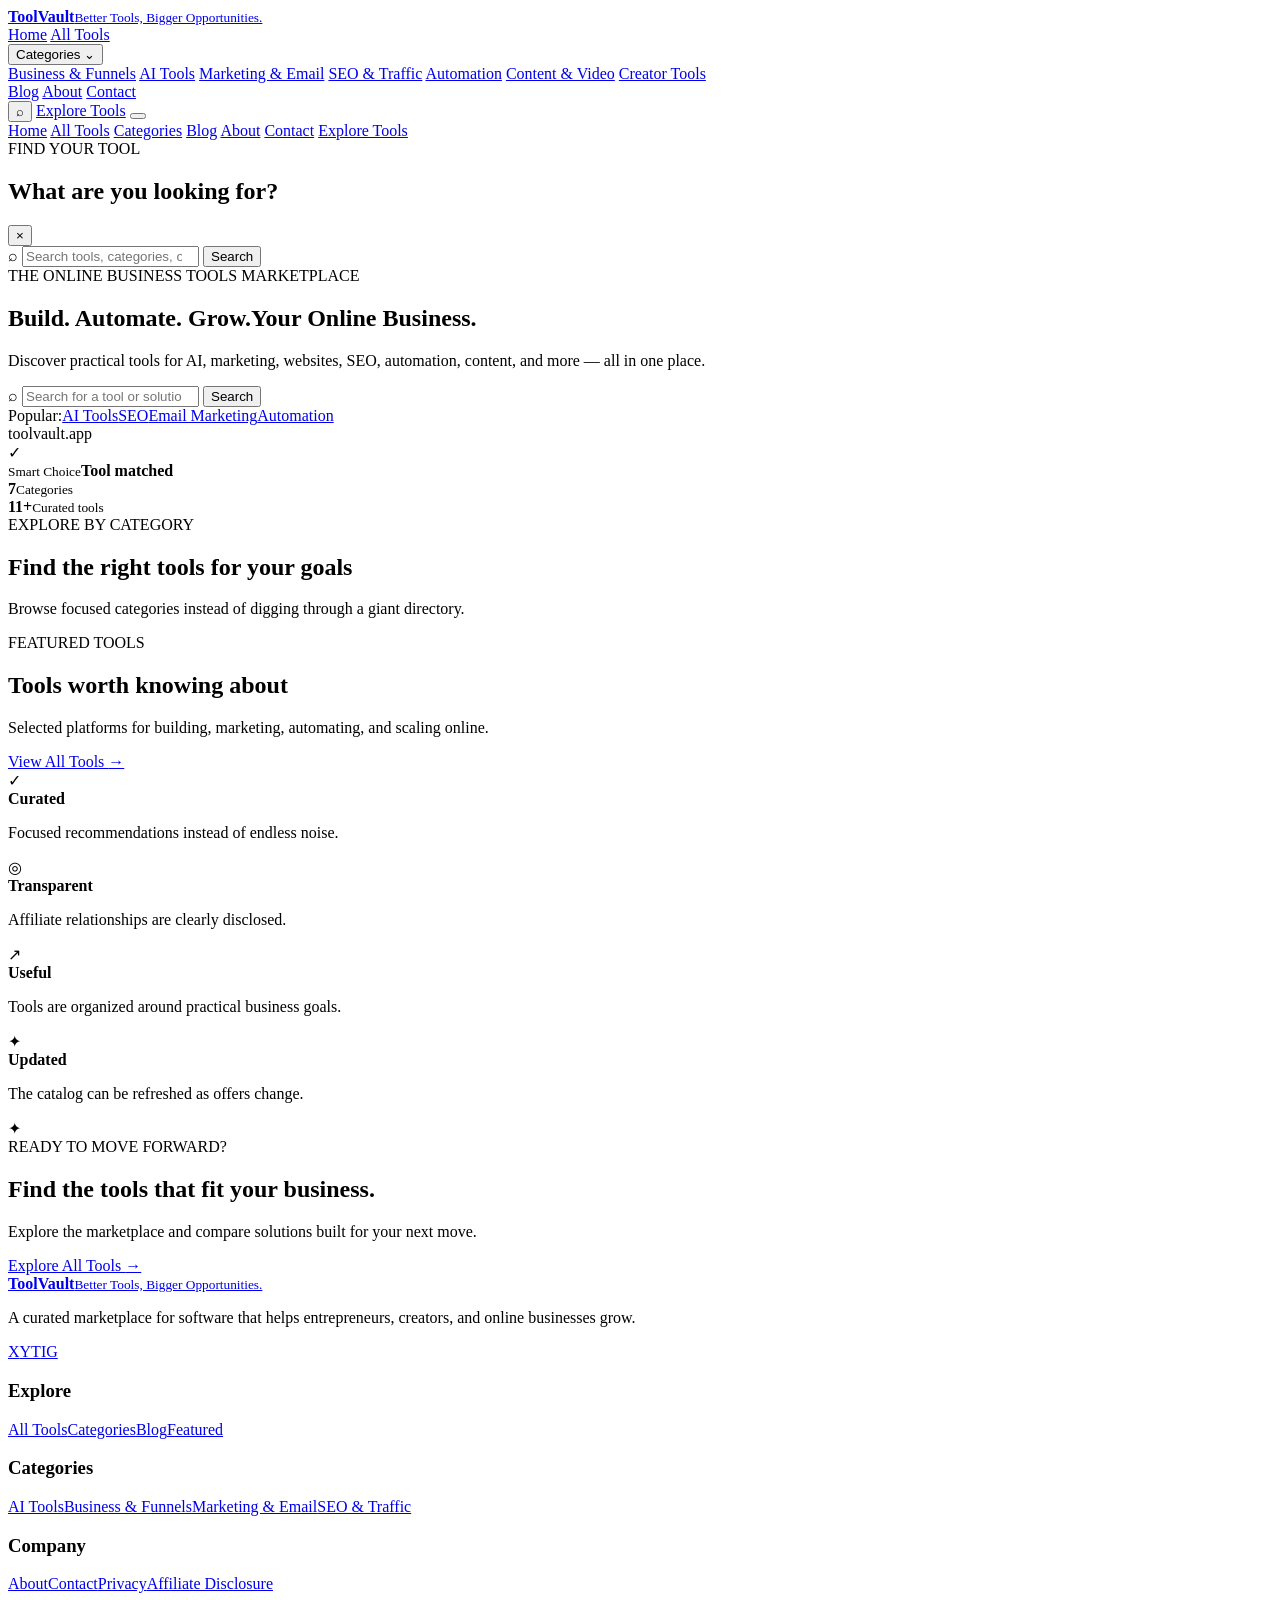
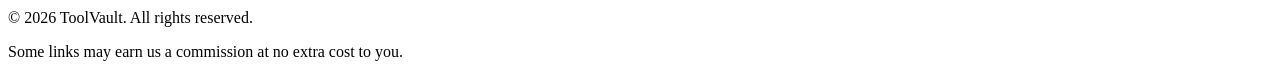
==== commit 0288bac7: "Create index.html" ====
--- a/index.html
+++ b/index.html
@@ -2,2021 +2,160 @@
 <html lang="en">
 <head>
     <meta charset="UTF-8">
-    <meta
-        name="viewport"
-        content="width=device-width, initial-scale=1.0"
-    >
-
-    <meta
-        name="description"
-        content="Discover powerful tools for building, automating, marketing, and growing your online business."
-    >
-
-    <meta
-        name="theme-color"
-        content="#050B16"
-    >
-
-    <title>ToolVault — Better Tools, Bigger Opportunities</title>
-
-    <!-- Google Font -->
+    <meta name="viewport" content="width=device-width, initial-scale=1.0">
+    <meta name="description" content="ToolVault curates software for building, marketing, automating, and growing an online business.">
+    <meta name="theme-color" content="#050B16">
+    <link rel="manifest" href="manifest.json">
     <link rel="preconnect" href="https://fonts.googleapis.com">
-
-    <link
-        rel="preconnect"
-        href="https://fonts.gstatic.com"
-        crossorigin
-    >
-
-    <link
-        href="https://fonts.googleapis.com/css2?family=Inter:wght@400;500;600;700;800&display=swap"
-        rel="stylesheet"
-    >
-
-    <!-- Main Styles -->
-    <link
-        rel="stylesheet"
-        href="css/style.css"
-    >
-
-    <link
-        rel="stylesheet"
-        href="css/responsive.css"
-    >
-
-    <!-- PWA -->
-    <link
-        rel="manifest"
-        href="manifest.json"
-    >
+    <link rel="preconnect" href="https://fonts.gstatic.com" crossorigin>
+    <link href="https://fonts.googleapis.com/css2?family=Inter:wght@400;500;600;700;800&display=swap" rel="stylesheet">
+    <link rel="stylesheet" href="style.css">
+    <link rel="stylesheet" href="responsive.css">
+    <title>ToolVault — Build. Automate. Grow.</title>
 </head>
-
 <body>
-
-    <!-- =========================================
-         SITE HEADER
-    ========================================== -->
     <header class="site-header">
-
         <div class="container header-inner">
-
-            <!-- Brand -->
-            <a
-                href="index.html"
-                class="brand"
-                aria-label="ToolVault Home"
-            >
-
-                <span
-                    class="brand-mark"
-                    aria-hidden="true"
-                >
-                    <svg
-                        viewBox="0 0 48 48"
-                        fill="none"
-                        xmlns="http://www.w3.org/2000/svg"
-                    >
-
-                        <path
-                            d="M24 4L43 13.5V34.5L24 44L5 34.5V13.5L24 4Z"
-                            fill="currentColor"
-                            opacity="0.15"
-                        />
-
-                        <path
-                            d="M24 6L41 14.5V33.5L24 42L7 33.5V14.5L24 6Z"
-                            stroke="currentColor"
-                            stroke-width="3"
-                        />
-
-                        <path
-                            d="M16 18L25 31L34 14"
-                            stroke="currentColor"
-                            stroke-width="4"
-                            stroke-linecap="round"
-                            stroke-linejoin="round"
-                        />
-
-                    </svg>
-                </span>
-
-                <span class="brand-text">
-
-                    <strong>
-                        ToolVault
-                    </strong>
-
-                    <small>
-                        Better Tools, Bigger Opportunities.
-                    </small>
-
-                </span>
-
+            <a class="brand" href="index.html" aria-label="ToolVault home">
+                <span class="brand-mark" aria-hidden="true"><span></span></span>
+                <span class="brand-copy"><strong>ToolVault</strong><small>Better Tools, Bigger Opportunities.</small></span>
             </a>
-
-
-            <!-- Desktop Navigation -->
-            <nav
-                class="main-nav"
-                aria-label="Primary Navigation"
-            >
-
-                <a
-                    href="index.html"
-                    class="nav-link active"
-                >
-                    Home
-                </a>
-
-                <a
-                    href="tools.html"
-                    class="nav-link"
-                >
-                    All Tools
-                </a>
-
-
-                <!-- Categories -->
+            <nav class="main-nav" aria-label="Primary navigation">
+                <a class="nav-link active" href="index.html">Home</a>
+                <a class="nav-link" href="tools.html">All Tools</a>
                 <div class="nav-dropdown">
-
-                    <button
-                        type="button"
-                        class="nav-link dropdown-trigger"
-                        aria-expanded="false"
-                    >
-
-                        Categories
-
-                        <svg
-                            viewBox="0 0 20 20"
-                            fill="none"
-                            aria-hidden="true"
-                        >
-
-                            <path
-                                d="M5 7.5L10 12.5L15 7.5"
-                                stroke="currentColor"
-                                stroke-width="1.8"
-                                stroke-linecap="round"
-                                stroke-linejoin="round"
-                            />
-
-                        </svg>
-
-                    </button>
-
-
+                    <button class="nav-link dropdown-trigger" type="button" aria-expanded="false">Categories <span class="chevron">⌄</span></button>
                     <div class="dropdown-menu">
-
-                        <a
-                            href="categories.html?category=business"
-                        >
-                            Business &amp; Funnels
-                        </a>
-
-                        <a
-                            href="categories.html?category=ai"
-                        >
-                            AI Tools
-                        </a>
-
-                        <a
-                            href="categories.html?category=marketing"
-                        >
-                            Marketing &amp; Email
-                        </a>
-
-                        <a
-                            href="categories.html?category=seo"
-                        >
-                            SEO &amp; Traffic
-                        </a>
-
-                        <a
-                            href="categories.html?category=automation"
-                        >
-                            Automation
-                        </a>
-
-                        <a
-                            href="categories.html?category=content"
-                        >
-                            Content &amp; Video
-                        </a>
-
-                        <a
-                            href="categories.html?category=creator"
-                        >
-                            Creator Tools
-                        </a>
-
+                        <a href="categories.html?category=business">Business &amp; Funnels</a>
+                        <a href="categories.html?category=ai">AI Tools</a>
+                        <a href="categories.html?category=marketing">Marketing &amp; Email</a>
+                        <a href="categories.html?category=seo">SEO &amp; Traffic</a>
+                        <a href="categories.html?category=automation">Automation</a>
+                        <a href="categories.html?category=content">Content &amp; Video</a>
+                        <a href="categories.html?category=creator">Creator Tools</a>
                     </div>
-
                 </div>
-
-
-                <a
-                    href="blog.html"
-                    class="nav-link"
-                >
-                    Blog
-                </a>
-
-                <a
-                    href="about.html"
-                    class="nav-link"
-                >
-                    About
-                </a>
-
-                <a
-                    href="contact.html"
-                    class="nav-link"
-                >
-                    Contact
-                </a>
-
+                <a class="nav-link" href="blog.html">Blog</a>
+                <a class="nav-link" href="about.html">About</a>
+                <a class="nav-link" href="contact.html">Contact</a>
             </nav>
-
-
-            <!-- Header Actions -->
             <div class="header-actions">
-
-                <!-- Search -->
-                <button
-                    type="button"
-                    class="icon-button search-toggle"
-                    aria-label="Open search"
-                >
-
-                    <svg
-                        viewBox="0 0 24 24"
-                        fill="none"
-                        aria-hidden="true"
-                    >
-
-                        <circle
-                            cx="11"
-                            cy="11"
-                            r="6.5"
-                            stroke="currentColor"
-                            stroke-width="1.8"
-                        />
-
-                        <path
-                            d="M16 16L21 21"
-                            stroke="currentColor"
-                            stroke-width="1.8"
-                            stroke-linecap="round"
-                        />
-
-                    </svg>
-
-                </button>
-
-
-                <!-- Sign In -->
-                <a
-                    href="about.html"
-                    class="btn btn-outline header-signin"
-                >
-                    Sign In
-                </a>
-
-
-                <!-- Get Started -->
-                <a
-                    href="tools.html"
-                    class="btn btn-primary header-cta"
-                >
-                    Get Started
-                </a>
-
-
-                <!-- Mobile Menu -->
-                <button
-                    type="button"
-                    class="mobile-menu-toggle"
-                    aria-label="Open menu"
-                    aria-expanded="false"
-                >
-
-                    <span></span>
-                    <span></span>
-                    <span></span>
-
-                </button>
-
+                <button class="icon-button search-toggle" type="button" aria-label="Open search">⌕</button>
+                <a class="btn btn-primary header-cta" href="tools.html">Explore Tools</a>
+                <button class="mobile-menu-toggle" type="button" aria-label="Open menu" aria-expanded="false"><span></span><span></span><span></span></button>
             </div>
-
         </div>
-
     </header>
 
-
-    <!-- =========================================
-         MOBILE NAV
-    ========================================== -->
-    <div
-        class="mobile-nav"
-        aria-hidden="true"
-    >
-
+    <div class="mobile-nav" aria-hidden="true">
         <div class="mobile-nav-inner">
-
-            <a
-                href="index.html"
-                class="mobile-nav-link active"
-            >
-                Home
-            </a>
-
-            <a
-                href="tools.html"
-                class="mobile-nav-link"
-            >
-                All Tools
-            </a>
-
-            <a
-                href="categories.html"
-                class="mobile-nav-link"
-            >
-                Categories
-            </a>
-
-            <a
-                href="blog.html"
-                class="mobile-nav-link"
-            >
-                Blog
-            </a>
-
-            <a
-                href="about.html"
-                class="mobile-nav-link"
-            >
-                About
-            </a>
-
-            <a
-                href="contact.html"
-                class="mobile-nav-link"
-            >
-                Contact
-            </a>
-
-
-            <div class="mobile-nav-actions">
-
-                <a
-                    href="about.html"
-                    class="btn btn-outline"
-                >
-                    Sign In
-                </a>
-
-                <a
-                    href="tools.html"
-                    class="btn btn-primary"
-                >
-                    Get Started
-                </a>
-
-            </div>
-
+            <a class="mobile-nav-link active" href="index.html">Home</a>
+            <a class="mobile-nav-link" href="tools.html">All Tools</a>
+            <a class="mobile-nav-link" href="categories.html">Categories</a>
+            <a class="mobile-nav-link" href="blog.html">Blog</a>
+            <a class="mobile-nav-link" href="about.html">About</a>
+            <a class="mobile-nav-link" href="contact.html">Contact</a>
+            <a class="btn btn-primary" href="tools.html">Explore Tools</a>
         </div>
-
     </div>
 
-
-    <!-- =========================================
-         SEARCH OVERLAY
-    ========================================== -->
-    <div
-        class="search-overlay"
-        aria-hidden="true"
-    >
-
+    <div class="search-overlay" aria-hidden="true">
         <div class="search-overlay-backdrop"></div>
-
         <div class="search-panel">
-
             <div class="search-panel-header">
-
-                <div>
-
-                    <span class="eyebrow">
-                        FIND YOUR TOOL
-                    </span>
-
-                    <h2>
-                        What are you looking for?
-                    </h2>
-
-                </div>
-
-
-                <button
-                    type="button"
-                    class="search-close"
-                    aria-label="Close search"
-                >
-                    &times;
-                </button>
-
+                <div><span class="eyebrow">FIND YOUR TOOL</span><h2>What are you looking for?</h2></div>
+                <button class="search-close" type="button" aria-label="Close search">×</button>
             </div>
-
-
-            <form
-                class="global-search-form"
-                action="tools.html"
-                method="get"
-            >
-
-                <div class="search-field large">
-
-                    <svg
-                        viewBox="0 0 24 24"
-                        fill="none"
-                        aria-hidden="true"
-                    >
-
-                        <circle
-                            cx="11"
-                            cy="11"
-                            r="6.5"
-                            stroke="currentColor"
-                            stroke-width="1.8"
-                        />
-
-                        <path
-                            d="M16 16L21 21"
-                            stroke="currentColor"
-                            stroke-width="1.8"
-                            stroke-linecap="round"
-                        />
-
-                    </svg>
-
-
-                    <input
-                        type="search"
-                        name="search"
-                        placeholder="Search tools, categories, or solutions..."
-                        autocomplete="off"
-                    >
-
-
-                    <button
-                        type="submit"
-                        class="btn btn-primary"
-                    >
-                        Search
-                    </button>
-
-                </div>
-
+            <form id="globalSearchForm">
+                <label class="search-field large">
+                    <span aria-hidden="true">⌕</span>
+                    <input id="globalSearchInput" type="search" placeholder="Search tools, categories, or solutions…" autocomplete="off">
+                    <button class="btn btn-primary" type="submit">Search</button>
+                </label>
             </form>
-
         </div>
-
     </div>
 
-
     <main>
-
-        <!-- =========================================
-             HERO
-        ========================================== -->
         <section class="hero-section">
-
             <div class="hero-glow hero-glow-left"></div>
-
             <div class="hero-glow hero-glow-right"></div>
-
-
             <div class="container hero-grid">
-
-                <!-- Hero Content -->
                 <div class="hero-content">
-
-                    <span class="hero-badge">
-                        THE ULTIMATE ONLINE BUSINESS TOOLS MARKETPLACE
-                    </span>
-
-
-                    <h1 class="hero-title">
-                        Build. Automate. Grow.
-                        <span>
-                            Your Online Business.
-                        </span>
-                    </h1>
-
-
-                    <p class="hero-description">
-                        Discover the best tools for marketing, content,
-                        SEO, automation, and more. We handpick powerful
-                        solutions so you can focus on what matters most:
-                        growing your business.
-                    </p>
-
-
-                    <!-- Hero Search -->
-                    <form
-                        class="hero-search"
-                        action="tools.html"
-                        method="get"
-                    >
-
-                        <div class="search-field">
-
-                            <svg
-                                viewBox="0 0 24 24"
-                                fill="none"
-                                aria-hidden="true"
-                            >
-
-                                <circle
-                                    cx="11"
-                                    cy="11"
-                                    r="6.5"
-                                    stroke="currentColor"
-                                    stroke-width="1.8"
-                                />
-
-                                <path
-                                    d="M16 16L21 21"
-                                    stroke="currentColor"
-                                    stroke-width="1.8"
-                                    stroke-linecap="round"
-                                />
-
-                            </svg>
-
-
-                            <input
-                                type="search"
-                                name="search"
-                                placeholder="Search for tools (e.g. Systeme.io, Semrush, AI tools...)"
-                            >
-
-
-                            <button
-                                type="submit"
-                                class="btn btn-primary"
-                            >
-                                Search
-                            </button>
-
+                    <span class="hero-badge">THE ONLINE BUSINESS TOOLS MARKETPLACE</span>
+                    <h1>Build. Automate. Grow.<span>Your Online Business.</span></h1>
+                    <p>Discover practical tools for AI, marketing, websites, SEO, automation, content, and more — all in one place.</p>
+                    <form class="hero-search" action="tools.html" method="get">
+                        <label class="search-field">
+                            <span aria-hidden="true">⌕</span>
+                            <input name="search" type="search" placeholder="Search for a tool or solution…">
+                            <button class="btn btn-primary" type="submit">Search</button>
+                        </label>
+                    </form>
+                    <div class="hero-quick-links"><span>Popular:</span><a href="tools.html?search=AI">AI Tools</a><a href="tools.html?search=SEO">SEO</a><a href="tools.html?search=Email">Email Marketing</a><a href="tools.html?search=Automation">Automation</a></div>
+                </div>
+                <div class="hero-visual" aria-label="Visual overview of the ToolVault marketplace">
+                    <div class="hero-device">
+                        <div class="device-topbar"><span></span><span></span><span></span><div class="device-url">toolvault.app</div></div>
+                        <div class="device-content">
+                            <div class="device-sidebar"><div class="mini-brand"></div><span></span><span></span><span></span><span></span></div>
+                            <div class="device-main">
+                                <div class="mini-heading"><i></i><i></i><i></i></div>
+                                <div class="mini-search"></div>
+                                <div class="mini-cards"><div></div><div></div><div></div></div>
+                                <div class="mini-wide"></div>
+                            </div>
                         </div>
-
-                    </form>
-
-
-                    <!-- Popular Search Links -->
-                    <div class="hero-quick-links">
-
-                        <span>
-                            Popular:
-                        </span>
-
-                        <a href="tools.html?search=AI">
-                            AI Tools
-                        </a>
-
-                        <a href="tools.html?search=SEO">
-                            SEO
-                        </a>
-
-                        <a href="tools.html?search=Email">
-                            Email Marketing
-                        </a>
-
-                        <a href="tools.html?search=Automation">
-                            Automation
-                        </a>
-
                     </div>
-
+                    <div class="floating-card floating-card-top"><span class="floating-dot">✓</span><div><small>Smart Choice</small><strong>Tool matched</strong></div></div>
+                    <div class="floating-card floating-card-bottom"><div><strong>7</strong><small>Categories</small></div><em></em><div><strong>11+</strong><small>Curated tools</small></div></div>
                 </div>
-
-
-                <!-- Hero Visual -->
-                <div class="hero-visual">
-
-                    <div class="hero-image-wrap">
-
-                        <div class="hero-image-glow"></div>
-
-
-                        <img
-                            src="assets/hero/hero-business.jpg"
-                            alt="Entrepreneur working with digital business tools"
-                            class="hero-image"
-                            loading="eager"
-                        >
-
-
-                        <!-- Floating Card -->
-                        <div class="floating-card floating-card-top">
-
-                            <span class="floating-icon success">
-
-                                <svg
-                                    viewBox="0 0 24 24"
-                                    fill="none"
-                                    aria-hidden="true"
-                                >
-
-                                    <path
-                                        d="M5 12.5L9.2 16.5L19 6.5"
-                                        stroke="currentColor"
-                                        stroke-width="2"
-                                        stroke-linecap="round"
-                                        stroke-linejoin="round"
-                                    />
-
-                                </svg>
-
-                            </span>
-
-
-                            <div>
-
-                                <small>
-                                    Smart Choice
-                                </small>
-
-                                <strong>
-                                    Tool matched
-                                </strong>
-
-                            </div>
-
-                        </div>
-
-
-                        <!-- Floating Stats -->
-                        <div class="floating-card floating-card-bottom">
-
-                            <div class="floating-stat">
-
-                                <strong>
-                                    7+
-                                </strong>
-
-                                <span>
-                                    Categories
-                                </span>
-
-                            </div>
-
-
-                            <div class="floating-divider"></div>
-
-
-                            <div class="floating-stat">
-
-                                <strong>
-                                    50+
-                                </strong>
-
-                                <span>
-                                    Tools
-                                </span>
-
-                            </div>
-
-                        </div>
-
-                    </div>
-
-                </div>
-
             </div>
-
         </section>
 
-
-        <!-- =========================================
-             CATEGORIES
-        ========================================== -->
         <section class="categories-section">
-
             <div class="container">
-
-                <div class="section-heading centered">
-
-                    <span class="eyebrow">
-                        EXPLORE BY CATEGORY
-                    </span>
-
-                    <h2>
-                        Find the right tools for your goals
-                    </h2>
-
-                    <p>
-                        Explore handpicked software across the areas
-                        that matter most to your online business.
-                    </p>
-
-                </div>
-
-
-                <div class="category-grid">
-
-                    <!-- Business -->
-                    <a
-                        href="categories.html?category=business"
-                        class="category-card"
-                    >
-
-                        <span class="category-icon business-icon">
-
-                            <svg
-                                viewBox="0 0 24 24"
-                                fill="none"
-                                aria-hidden="true"
-                            >
-
-                                <path
-                                    d="M13.5 4L5 13H11L10.5 20L19 11H13L13.5 4Z"
-                                    stroke="currentColor"
-                                    stroke-width="1.8"
-                                    stroke-linecap="round"
-                                    stroke-linejoin="round"
-                                />
-
-                            </svg>
-
-                        </span>
-
-
-                        <span class="category-content">
-
-                            <strong>
-                                Business &amp; Funnels
-                            </strong>
-
-                            <small>
-                                12+ tools
-                            </small>
-
-                        </span>
-
-
-                        <span class="category-arrow">
-                            &rarr;
-                        </span>
-
-                    </a>
-
-
-                    <!-- AI -->
-                    <a
-                        href="categories.html?category=ai"
-                        class="category-card"
-                    >
-
-                        <span class="category-icon ai-icon">
-
-                            <svg
-                                viewBox="0 0 24 24"
-                                fill="none"
-                                aria-hidden="true"
-                            >
-
-                                <rect
-                                    x="6"
-                                    y="6"
-                                    width="12"
-                                    height="12"
-                                    rx="2"
-                                    stroke="currentColor"
-                                    stroke-width="1.8"
-                                />
-
-                                <path
-                                    d="M9 2V6M15 2V6M9 18V22M15 18V22M18 9H22M18 15H22M2 9H6M2 15H6"
-                                    stroke="currentColor"
-                                    stroke-width="1.8"
-                                    stroke-linecap="round"
-                                />
-
-                            </svg>
-
-                        </span>
-
-
-                        <span class="category-content">
-
-                            <strong>
-                                AI Tools
-                            </strong>
-
-                            <small>
-                                20+ tools
-                            </small>
-
-                        </span>
-
-
-                        <span class="category-arrow">
-                            &rarr;
-                        </span>
-
-                    </a>
-
-
-                    <!-- Marketing -->
-                    <a
-                        href="categories.html?category=marketing"
-                        class="category-card"
-                    >
-
-                        <span class="category-icon marketing-icon">
-
-                            <svg
-                                viewBox="0 0 24 24"
-                                fill="none"
-                                aria-hidden="true"
-                            >
-
-                                <path
-                                    d="M4 6.5C4 5.67 4.67 5 5.5 5H18.5C19.33 5 20 5.67 20 6.5V17.5C20 18.33 19.33 19 18.5 19H5.5C4.67 19 4 18.33 4 17.5V6.5Z"
-                                    stroke="currentColor"
-                                    stroke-width="1.8"
-                                />
-
-                                <path
-                                    d="M5 7L12 13L19 7"
-                                    stroke="currentColor"
-                                    stroke-width="1.8"
-                                    stroke-linecap="round"
-                                    stroke-linejoin="round"
-                                />
-
-                            </svg>
-
-                        </span>
-
-
-                        <span class="category-content">
-
-                            <strong>
-                                Marketing &amp; Email
-                            </strong>
-
-                            <small>
-                                15+ tools
-                            </small>
-
-                        </span>
-
-
-                        <span class="category-arrow">
-                            &rarr;
-                        </span>
-
-                    </a>
-
-
-                    <!-- SEO -->
-                    <a
-                        href="categories.html?category=seo"
-                        class="category-card"
-                    >
-
-                        <span class="category-icon seo-icon">
-
-                            <svg
-                                viewBox="0 0 24 24"
-                                fill="none"
-                                aria-hidden="true"
-                            >
-
-                                <circle
-                                    cx="10.5"
-                                    cy="10.5"
-                                    r="5.5"
-                                    stroke="currentColor"
-                                    stroke-width="1.8"
-                                />
-
-                                <path
-                                    d="M15 15L20 20"
-                                    stroke="currentColor"
-                                    stroke-width="1.8"
-                                    stroke-linecap="round"
-                                />
-
-                            </svg>
-
-                        </span>
-
-
-                        <span class="category-content">
-
-                            <strong>
-                                SEO &amp; Traffic
-                            </strong>
-
-                            <small>
-                                10+ tools
-                            </small>
-
-                        </span>
-
-
-                        <span class="category-arrow">
-                            &rarr;
-                        </span>
-
-                    </a>
-
-
-                    <!-- Automation -->
-                    <a
-                        href="categories.html?category=automation"
-                        class="category-card"
-                    >
-
-                        <span class="category-icon automation-icon">
-
-                            <svg
-                                viewBox="0 0 24 24"
-                                fill="none"
-                                aria-hidden="true"
-                            >
-
-                                <circle
-                                    cx="12"
-                                    cy="12"
-                                    r="3"
-                                    stroke="currentColor"
-                                    stroke-width="1.8"
-                                />
-
-                                <path
-                                    d="M12 2V5M12 19V22M2 12H5M19 12H22M4.93 4.93L7.05 7.05M16.95 16.95L19.07 19.07M19.07 4.93L16.95 7.05M7.05 16.95L4.93 19.07"
-                                    stroke="currentColor"
-                                    stroke-width="1.8"
-                                    stroke-linecap="round"
-                                />
-
-                            </svg>
-
-                        </span>
-
-
-                        <span class="category-content">
-
-                            <strong>
-                                Automation
-                            </strong>
-
-                            <small>
-                                12+ tools
-                            </small>
-
-                        </span>
-
-
-                        <span class="category-arrow">
-                            &rarr;
-                        </span>
-
-                    </a>
-
-
-                    <!-- Content -->
-                    <a
-                        href="categories.html?category=content"
-                        class="category-card"
-                    >
-
-                        <span class="category-icon content-icon">
-
-                            <svg
-                                viewBox="0 0 24 24"
-                                fill="none"
-                                aria-hidden="true"
-                            >
-
-                                <rect
-                                    x="4"
-                                    y="5"
-                                    width="16"
-                                    height="14"
-                                    rx="2"
-                                    stroke="currentColor"
-                                    stroke-width="1.8"
-                                />
-
-                                <path
-                                    d="M10 9L15 12L10 15V9Z"
-                                    stroke="currentColor"
-                                    stroke-width="1.8"
-                                    stroke-linejoin="round"
-                                />
-
-                            </svg>
-
-                        </span>
-
-
-                        <span class="category-content">
-
-                            <strong>
-                                Content &amp; Video
-                            </strong>
-
-                            <small>
-                                14+ tools
-                            </small>
-
-                        </span>
-
-
-                        <span class="category-arrow">
-                            &rarr;
-                        </span>
-
-                    </a>
-
-
-                    <!-- Creator -->
-                    <a
-                        href="categories.html?category=creator"
-                        class="category-card"
-                    >
-
-                        <span class="category-icon creator-icon">
-
-                            <svg
-                                viewBox="0 0 24 24"
-                                fill="none"
-                                aria-hidden="true"
-                            >
-
-                                <circle
-                                    cx="9"
-                                    cy="9"
-                                    r="3"
-                                    stroke="currentColor"
-                                    stroke-width="1.8"
-                                />
-
-                                <path
-                                    d="M3.5 19C4.4 15.8 6.2 14 9 14C11.8 14 13.6 15.8 14.5 19"
-                                    stroke="currentColor"
-                                    stroke-width="1.8"
-                                    stroke-linecap="round"
-                                />
-
-                                <path
-                                    d="M16 11C18.2 11 20 12.8 20.5 15"
-                                    stroke="currentColor"
-                                    stroke-width="1.8"
-                                    stroke-linecap="round"
-                                />
-
-                            </svg>
-
-                        </span>
-
-
-                        <span class="category-content">
-
-                            <strong>
-                                Creator Tools
-                            </strong>
-
-                            <small>
-                                8+ tools
-                            </small>
-
-                        </span>
-
-
-                        <span class="category-arrow">
-                            &rarr;
-                        </span>
-
-                    </a>
-
-                </div>
-
+                <div class="section-heading centered"><span class="eyebrow">EXPLORE BY CATEGORY</span><h2>Find the right tools for your goals</h2><p>Browse focused categories instead of digging through a giant directory.</p></div>
+                <div id="homeCategories" class="category-grid"></div>
             </div>
-
         </section>
 
-
-        <!-- =========================================
-             FEATURED TOOLS
-        ========================================== -->
         <section class="featured-section">
-
             <div class="container">
-
-                <div class="section-heading-row">
-
-                    <div class="section-heading">
-
-                        <span class="eyebrow">
-                            FEATURED TOOLS
-                        </span>
-
-                        <h2>
-                            Tools worth knowing about
-                        </h2>
-
-                        <p>
-                            Discover selected platforms that can help you
-                            build, market, automate, and scale online.
-                        </p>
-
-                    </div>
-
-
-                    <a
-                        href="tools.html"
-                        class="text-link"
-                    >
-
-                        View All Tools
-
-                        <span>
-                            &rarr;
-                        </span>
-
-                    </a>
-
-                </div>
-
-
-                <div
-                    class="featured-tools-grid"
-                    id="featuredTools"
-                >
-
-                    <!-- Systeme.io -->
-                    <article
-                        class="tool-card"
-                        data-tool-id="systeme-io"
-                    >
-
-                        <div class="tool-card-top">
-
-                            <span class="tool-category-badge business">
-                                Business &amp; Funnels
-                            </span>
-
-
-                            <div class="tool-logo systeme-logo">
-                                S
-                            </div>
-
-                        </div>
-
-
-                        <div class="tool-card-body">
-
-                            <h3>
-                                Systeme.io
-                            </h3>
-
-                            <p>
-                                Build funnels, websites, email campaigns,
-                                and online products from one platform.
-                            </p>
-
-
-                            <ul class="tool-feature-list">
-
-                                <li>
-                                    <span>✓</span>
-                                    Funnels &amp; landing pages
-                                </li>
-
-                                <li>
-                                    <span>✓</span>
-                                    Email marketing
-                                </li>
-
-                                <li>
-                                    <span>✓</span>
-                                    Online courses
-                                </li>
-
-                            </ul>
-
-                        </div>
-
-
-                        <div class="tool-card-footer">
-
-                            <a
-                                href="tool.html?id=systeme-io"
-                                class="btn btn-primary btn-small"
-                            >
-                                View Tool
-                                <span>&rarr;</span>
-                            </a>
-
-                        </div>
-
-                    </article>
-
-
-                    <!-- GetResponse -->
-                    <article
-                        class="tool-card"
-                        data-tool-id="getresponse"
-                    >
-
-                        <div class="tool-card-top">
-
-                            <span class="tool-category-badge marketing">
-                                Email &amp; Marketing
-                            </span>
-
-
-                            <div class="tool-logo getresponse-logo">
-                                <span></span>
-                            </div>
-
-                        </div>
-
-
-                        <div class="tool-card-body">
-
-                            <h3>
-                                GetResponse
-                            </h3>
-
-                            <p>
-                                Email marketing, automation, landing pages,
-                                and conversion tools for growing an audience.
-                            </p>
-
-
-                            <ul class="tool-feature-list">
-
-                                <li>
-                                    <span>✓</span>
-                                    Email automation
-                                </li>
-
-                                <li>
-                                    <span>✓</span>
-                                    Landing pages
-                                </li>
-
-                                <li>
-                                    <span>✓</span>
-                                    Webinars
-                                </li>
-
-                            </ul>
-
-                        </div>
-
-
-                        <div class="tool-card-footer">
-
-                            <a
-                                href="tool.html?id=getresponse"
-                                class="btn btn-primary btn-small"
-                            >
-                                View Tool
-                                <span>&rarr;</span>
-                            </a>
-
-                        </div>
-
-                    </article>
-
-
-                    <!-- Semrush -->
-                    <article
-                        class="tool-card"
-                        data-tool-id="semrush"
-                    >
-
-                        <div class="tool-card-top">
-
-                            <span class="tool-category-badge seo">
-                                SEO &amp; Traffic
-                            </span>
-
-
-                            <div class="tool-logo semrush-logo">
-
-                                <span class="semrush-dot"></span>
-
-                                SEMRUSH
-
-                            </div>
-
-                        </div>
-
-
-                        <div class="tool-card-body">
-
-                            <h3>
-                                Semrush
-                            </h3>
-
-                            <p>
-                                SEO, content, competitor research, and
-                                marketing intelligence for growing traffic.
-                            </p>
-
-
-                            <ul class="tool-feature-list">
-
-                                <li>
-                                    <span>✓</span>
-                                    Keyword research
-                                </li>
-
-                                <li>
-                                    <span>✓</span>
-                                    Competitor analysis
-                                </li>
-
-                                <li>
-                                    <span>✓</span>
-                                    Site audits
-                                </li>
-
-                            </ul>
-
-                        </div>
-
-
-                        <div class="tool-card-footer">
-
-                            <a
-                                href="tool.html?id=semrush"
-                                class="btn btn-primary btn-small"
-                            >
-                                View Tool
-                                <span>&rarr;</span>
-                            </a>
-
-                        </div>
-
-                    </article>
-
-
-                    <!-- Jasper -->
-                    <article
-                        class="tool-card"
-                        data-tool-id="jasper"
-                    >
-
-                        <div class="tool-card-top">
-
-                            <span class="tool-category-badge ai">
-                                AI Content
-                            </span>
-
-
-                            <div class="tool-logo jasper-logo">
-                                <span>
-                                    J
-                                </span>
-                            </div>
-
-                        </div>
-
-
-                        <div class="tool-card-body">
-
-                            <h3>
-                                Jasper AI
-                            </h3>
-
-                            <p>
-                                Create high-quality marketing content,
-                                campaigns, copy, and social content with AI.
-                            </p>
-
-
-                            <ul class="tool-feature-list">
-
-                                <li>
-                                    <span>✓</span>
-                                    Blog posts &amp; copy
-                                </li>
-
-                                <li>
-                                    <span>✓</span>
-                                    Ads &amp; social media
-                                </li>
-
-                                <li>
-                                    <span>✓</span>
-                                    Content templates
-                                </li>
-
-                            </ul>
-
-                        </div>
-
-
-                        <div class="tool-card-footer">
-
-                            <a
-                                href="tool.html?id=jasper"
-                                class="btn btn-primary btn-small"
-                            >
-                                View Tool
-                                <span>&rarr;</span>
-                            </a>
-
-                        </div>
-
-                    </article>
-
-
-                    <!-- Wix -->
-                    <article
-                        class="tool-card"
-                        data-tool-id="wix"
-                    >
-
-                        <div class="tool-card-top">
-
-                            <span class="tool-category-badge website">
-                                Website Builder
-                            </span>
-
-
-                            <div class="tool-logo wix-logo">
-                                WiX
-                            </div>
-
-                        </div>
-
-
-                        <div class="tool-card-body">
-
-                            <h3>
-                                Wix
-                            </h3>
-
-                            <p>
-                                Build polished websites and online experiences
-                                with a visual website builder.
-                            </p>
-
-
-                            <ul class="tool-feature-list">
-
-                                <li>
-                                    <span>✓</span>
-                                    Drag &amp; drop editor
-                                </li>
-
-                                <li>
-                                    <span>✓</span>
-                                    Ecommerce ready
-                                </li>
-
-                                <li>
-                                    <span>✓</span>
-                                    Mobile responsive
-                                </li>
-
-                            </ul>
-
-                        </div>
-
-
-                        <div class="tool-card-footer">
-
-                            <a
-                                href="tool.html?id=wix"
-                                class="btn btn-primary btn-small"
-                            >
-                                View Tool
-                                <span>&rarr;</span>
-                            </a>
-
-                        </div>
-
-                    </article>
-
-                </div>
-
+                <div class="section-heading-row"><div class="section-heading"><span class="eyebrow">FEATURED TOOLS</span><h2>Tools worth knowing about</h2><p>Selected platforms for building, marketing, automating, and scaling online.</p></div><a class="text-link" href="tools.html">View All Tools <span>→</span></a></div>
+                <div id="featuredTools" class="featured-tools-grid"></div>
             </div>
-
         </section>
 
-
-        <!-- =========================================
-             TRUST SECTION
-        ========================================== -->
         <section class="trust-section">
-
-            <div class="container">
-
-                <div class="trust-grid">
-
-                    <!-- Trusted & Verified -->
-                    <div class="trust-item">
-
-                        <span class="trust-icon">
-
-                            <svg
-                                viewBox="0 0 24 24"
-                                fill="none"
-                                aria-hidden="true"
-                            >
-
-                                <path
-                                    d="M12 3L19 6V11.5C19 16.1 16.3 19.4 12 21C7.7 19.4 5 16.1 5 11.5V6L12 3Z"
-                                    stroke="currentColor"
-                                    stroke-width="1.8"
-                                    stroke-linejoin="round"
-                                />
-
-                                <path
-                                    d="M9 12L11.2 14L15.5 9.5"
-                                    stroke="currentColor"
-                                    stroke-width="1.8"
-                                    stroke-linecap="round"
-                                    stroke-linejoin="round"
-                                />
-
-                            </svg>
-
-                        </span>
-
-
-                        <div>
-
-                            <strong>
-                                Trusted &amp; Verified
-                            </strong>
-
-                            <p>
-                                We focus on reputable tools and
-                                transparent recommendations.
-                            </p>
-
-                        </div>
-
-                    </div>
-
-
-                    <!-- Affiliate Backed -->
-                    <div class="trust-item">
-
-                        <span class="trust-icon">
-
-                            <svg
-                                viewBox="0 0 24 24"
-                                fill="none"
-                                aria-hidden="true"
-                            >
-
-                                <circle
-                                    cx="12"
-                                    cy="12"
-                                    r="8.5"
-                                    stroke="currentColor"
-                                    stroke-width="1.8"
-                                />
-
-                                <path
-                                    d="M12 7V17M15 9.5C15 8.4 13.7 7.5 12 7.5C10.3 7.5 9 8.4 9 9.5C9 10.6 10.3 11.5 12 11.5C13.7 11.5 15 12.4 15 13.5C15 14.6 13.7 15.5 12 15.5C10.3 15.5 9 14.6 9 13.5"
-                                    stroke="currentColor"
-                                    stroke-width="1.5"
-                                    stroke-linecap="round"
-                                />
-
-                            </svg>
-
-                        </span>
-
-
-                        <div>
-
-                            <strong>
-                                Affiliate Backed
-                            </strong>
-
-                            <p>
-                                Some links earn us a commission at no
-                                extra cost to you.
-                            </p>
-
-                        </div>
-
-                    </div>
-
-
-                    <!-- Fresh Recommendations -->
-                    <div class="trust-item">
-
-                        <span class="trust-icon">
-
-                            <svg
-                                viewBox="0 0 24 24"
-                                fill="none"
-                                aria-hidden="true"
-                            >
-
-                                <path
-                                    d="M13 2L5 13H11L10 22L19 10H13L13 2Z"
-                                    stroke="currentColor"
-                                    stroke-width="1.8"
-                                    stroke-linecap="round"
-                                    stroke-linejoin="round"
-                                />
-
-                            </svg>
-
-                        </span>
-
-
-                        <div>
-
-                            <strong>
-                                Fresh Recommendations
-                            </strong>
-
-                            <p>
-                                We regularly review and update our
-                                featured tools.
-                            </p>
-
-                        </div>
-
-                    </div>
-
-
-                    <!-- Built For Success -->
-                    <div class="trust-item">
-
-                        <span class="trust-icon">
-
-                            <svg
-                                viewBox="0 0 24 24"
-                                fill="none"
-                                aria-hidden="true"
-                            >
-
-                                <circle
-                                    cx="8.5"
-                                    cy="8.5"
-                                    r="3"
-                                    stroke="currentColor"
-                                    stroke-width="1.8"
-                                />
-
-                                <path
-                                    d="M3.5 19C4.1 15.8 5.8 14.3 8.5 14.3C11.2 14.3 12.9 15.8 13.5 19"
-                                    stroke="currentColor"
-                                    stroke-width="1.8"
-                                    stroke-linecap="round"
-                                />
-
-                                <circle
-                                    cx="17"
-                                    cy="10"
-                                    r="2.5"
-                                    stroke="currentColor"
-                                    stroke-width="1.6"
-                                />
-
-                                <path
-                                    d="M14.5 18.5C15 16.4 15.8 15.2 17.5 15.2C19.1 15.2 20.1 16.3 20.5 18.5"
-                                    stroke="currentColor"
-                                    stroke-width="1.6"
-                                    stroke-linecap="round"
-                                />
-
-                            </svg>
-
-                        </span>
-
-
-                        <div>
-
-                            <strong>
-                                Built for Your Success
-                            </strong>
-
-                            <p>
-                                Real tools. Real solutions. Your growth
-                                is the focus.
-                            </p>
-
-                        </div>
-
-                    </div>
-
-                </div>
-
+            <div class="container trust-grid">
+                <div class="trust-item"><span class="trust-icon">✓</span><div><strong>Curated</strong><p>Focused recommendations instead of endless noise.</p></div></div>
+                <div class="trust-item"><span class="trust-icon">◎</span><div><strong>Transparent</strong><p>Affiliate relationships are clearly disclosed.</p></div></div>
+                <div class="trust-item"><span class="trust-icon">↗</span><div><strong>Useful</strong><p>Tools are organized around practical business goals.</p></div></div>
+                <div class="trust-item"><span class="trust-icon">✦</span><div><strong>Updated</strong><p>The catalog can be refreshed as offers change.</p></div></div>
             </div>
-
         </section>
 
-
-        <!-- =========================================
-             FINAL CTA
-        ========================================== -->
-        <section class="cta-section">
-
-            <div class="cta-bg-glow"></div>
-
-
-            <div class="container">
-
-                <div class="cta-card">
-
-                    <div class="cta-content">
-
-                        <span class="cta-mini-icon">
-
-                            <svg
-                                viewBox="0 0 24 24"
-                                fill="none"
-                                aria-hidden="true"
-                            >
-
-                                <path
-                                    d="M13.5 2.5L5.5 13H11L10.5 21.5L18.5 10.5H13L13.5 2.5Z"
-                                    fill="currentColor"
-                                />
-
-                            </svg>
-
-                        </span>
-
-
-                        <div>
-
-                            <span class="eyebrow">
-                                READY TO MOVE FORWARD?
-                            </span>
-
-                            <h2>
-                                Find the tools that fit your business.
-                            </h2>
-
-                            <p>
-                                Browse our handpicked marketplace and
-                                discover software built for your next move.
-                            </p>
-
-                        </div>
-
-                    </div>
-
-
-                    <a
-                        href="tools.html"
-                        class="btn btn-primary cta-button"
-                    >
-                        Explore All Tools
-
-                        <span>
-                            &rarr;
-                        </span>
-
-                    </a>
-
-                </div>
-
-            </div>
-
-        </section>
-
+        <section class="cta-section"><div class="cta-bg-glow"></div><div class="container"><div class="cta-card"><div class="cta-content"><span class="cta-mini-icon">✦</span><div><span class="eyebrow">READY TO MOVE FORWARD?</span><h2>Find the tools that fit your business.</h2><p>Explore the marketplace and compare solutions built for your next move.</p></div></div><a class="btn btn-primary cta-button" href="tools.html">Explore All Tools <span>→</span></a></div></div></section>
     </main>
 
-
-    <!-- =========================================
-         FOOTER
-    ========================================== -->
     <footer class="site-footer">
-
         <div class="container">
-
             <div class="footer-main">
-
-                <!-- Footer Brand -->
-                <div class="footer-brand">
-
-                    <a
-                        href="index.html"
-                        class="brand footer-brand-link"
-                    >
-
-                        <span
-                            class="brand-mark"
-                            aria-hidden="true"
-                        >
-
-                            <svg
-                                viewBox="0 0 48 48"
-                                fill="none"
-                                xmlns="http://www.w3.org/2000/svg"
-                            >
-
-                                <path
-                                    d="M24 4L43 13.5V34.5L24 44L5 34.5V13.5L24 4Z"
-                                    fill="currentColor"
-                                    opacity="0.15"
-                                />
-
-                                <path
-                                    d="M24 6L41 14.5V33.5L24 42L7 33.5V14.5L24 6Z"
-                                    stroke="currentColor"
-                                    stroke-width="3"
-                                />
-
-                                <path
-                                    d="M16 18L25 31L34 14"
-                                    stroke="currentColor"
-                                    stroke-width="4"
-                                    stroke-linecap="round"
-                                    stroke-linejoin="round"
-                                />
-
-                            </svg>
-
-                        </span>
-
-
-                        <span class="brand-text">
-
-                            <strong>
-                                ToolVault
-                            </strong>
-
-                            <small>
-                                Better Tools, Bigger Opportunities.
-                            </small>
-
-                        </span>
-
-                    </a>
-
-
-                    <p>
-                        A curated marketplace for software that helps
-                        entrepreneurs, creators, and online businesses grow.
-                    </p>
-
-
-                    <div class="footer-socials">
-
-                        <a
-                            href="#"
-                            aria-label="X"
-                        >
-                            X
-                        </a>
-
-                        <a
-                            href="#"
-                            aria-label="YouTube"
-                        >
-                            YT
-                        </a>
-
-                        <a
-                            href="#"
-                            aria-label="Instagram"
-                        >
-                            IG
-                        </a>
-
-                    </div>
-
-                </div>
-
-
-                <!-- Explore -->
-                <div class="footer-column">
-
-                    <h3>
-                        Explore
-                    </h3>
-
-                    <a href="tools.html">
-                        All Tools
-                    </a>
-
-                    <a href="categories.html">
-                        Categories
-                    </a>
-
-                    <a href="blog.html">
-                        Blog
-                    </a>
-
-                    <a href="tools.html?sort=featured">
-                        Featured Tools
-                    </a>
-
-                </div>
-
-
-                <!-- Categories -->
-                <div class="footer-column">
-
-                    <h3>
-                        Categories
-                    </h3>
-
-                    <a href="categories.html?category=ai">
-                        AI Tools
-                    </a>
-
-                    <a href="categories.html?category=business">
-                        Business &amp; Funnels
-                    </a>
-
-                    <a href="categories.html?category=marketing">
-                        Marketing &amp; Email
-                    </a>
-
-                    <a href="categories.html?category=seo">
-                        SEO &amp; Traffic
-                    </a>
-
-                </div>
-
-
-                <!-- Company -->
-                <div class="footer-column">
-
-                    <h3>
-                        Company
-                    </h3>
-
-                    <a href="about.html">
-                        About
-                    </a>
-
-                    <a href="contact.html">
-                        Contact
-                    </a>
-
-                    <a href="#">
-                        Privacy Policy
-                    </a>
-
-                    <a href="#">
-                        Affiliate Disclosure
-                    </a>
-
-                </div>
-
+                <div class="footer-brand"><a class="brand" href="index.html"><span class="brand-mark"><span></span></span><span class="brand-copy"><strong>ToolVault</strong><small>Better Tools, Bigger Opportunities.</small></span></a><p>A curated marketplace for software that helps entrepreneurs, creators, and online businesses grow.</p><div class="footer-socials"><a href="#" aria-label="X">X</a><a href="#" aria-label="YouTube">YT</a><a href="#" aria-label="Instagram">IG</a></div></div>
+                <div class="footer-column"><h3>Explore</h3><a href="tools.html">All Tools</a><a href="categories.html">Categories</a><a href="blog.html">Blog</a><a href="tools.html?sort=featured">Featured</a></div>
+                <div class="footer-column"><h3>Categories</h3><a href="categories.html?category=ai">AI Tools</a><a href="categories.html?category=business">Business &amp; Funnels</a><a href="categories.html?category=marketing">Marketing &amp; Email</a><a href="categories.html?category=seo">SEO &amp; Traffic</a></div>
+                <div class="footer-column"><h3>Company</h3><a href="about.html">About</a><a href="contact.html">Contact</a><a href="about.html#privacy">Privacy</a><a href="about.html#disclosure">Affiliate Disclosure</a></div>
             </div>
-
-
-            <div class="footer-bottom">
-
-                <p>
-                    &copy;
-
-                    <span id="currentYear">
-                        2026
-                    </span>
-
-                    ToolVault. All rights reserved.
-                </p>
-
-
-                <p>
-                    We may earn a commission from qualifying links.
-                </p>
-
-            </div>
-
+            <div class="footer-bottom"><p>© <span id="currentYear">2026</span> ToolVault. All rights reserved.</p><p>Some links may earn us a commission at no extra cost to you.</p></div>
         </div>
-
     </footer>
 
-
-    <!-- =========================================
-         JAVASCRIPT
-    ========================================== -->
-
-    <script src="js/app.js"></script>
-
-    <script src="js/tools.js"></script>
-
-    <script src="js/search.js"></script>
-
+    <script src="app.js"></script>
+    <script src="tools.js"></script>
+    <script src="categories.js"></script>
+    <script src="search.js"></script>
+    <script src="affiliate.js"></script>
+    <script>if ('serviceWorker' in navigator) navigator.serviceWorker.register('sw.js').catch(() => {});</script>
 </body>
 </html>
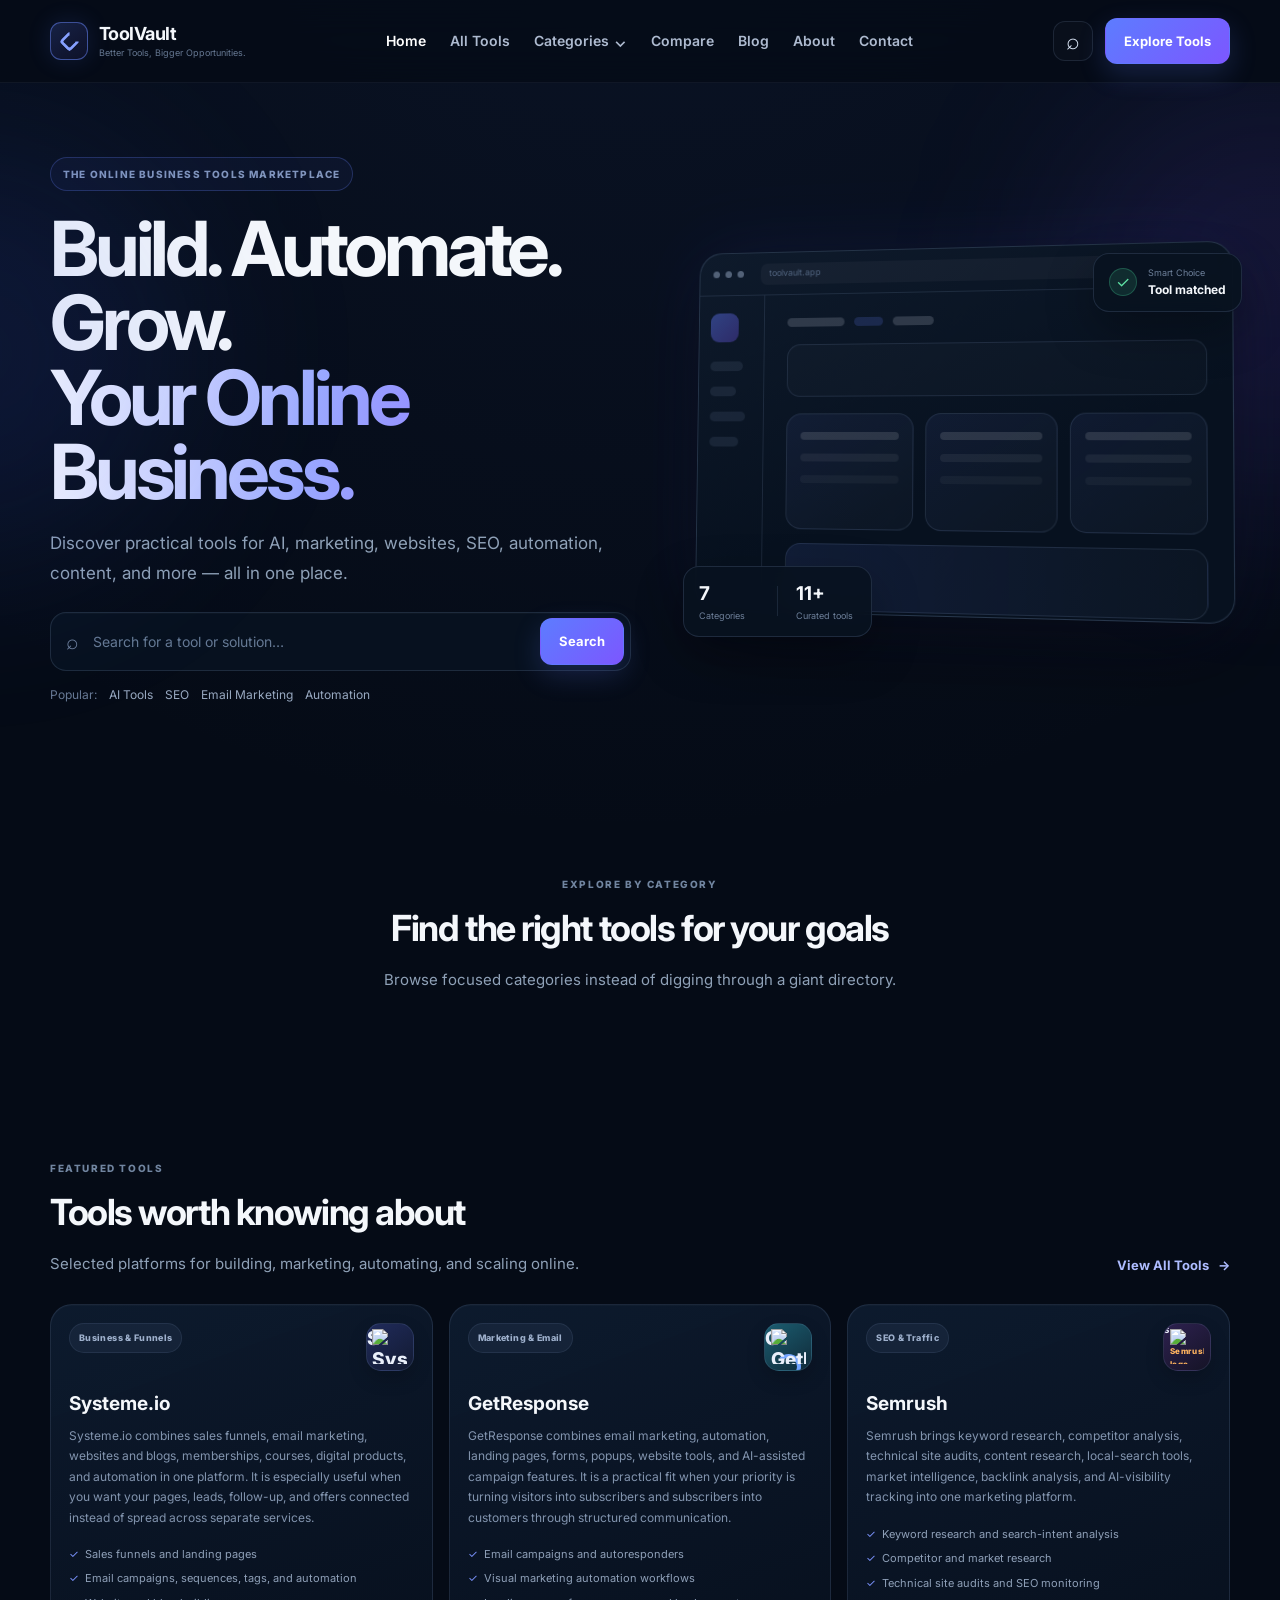
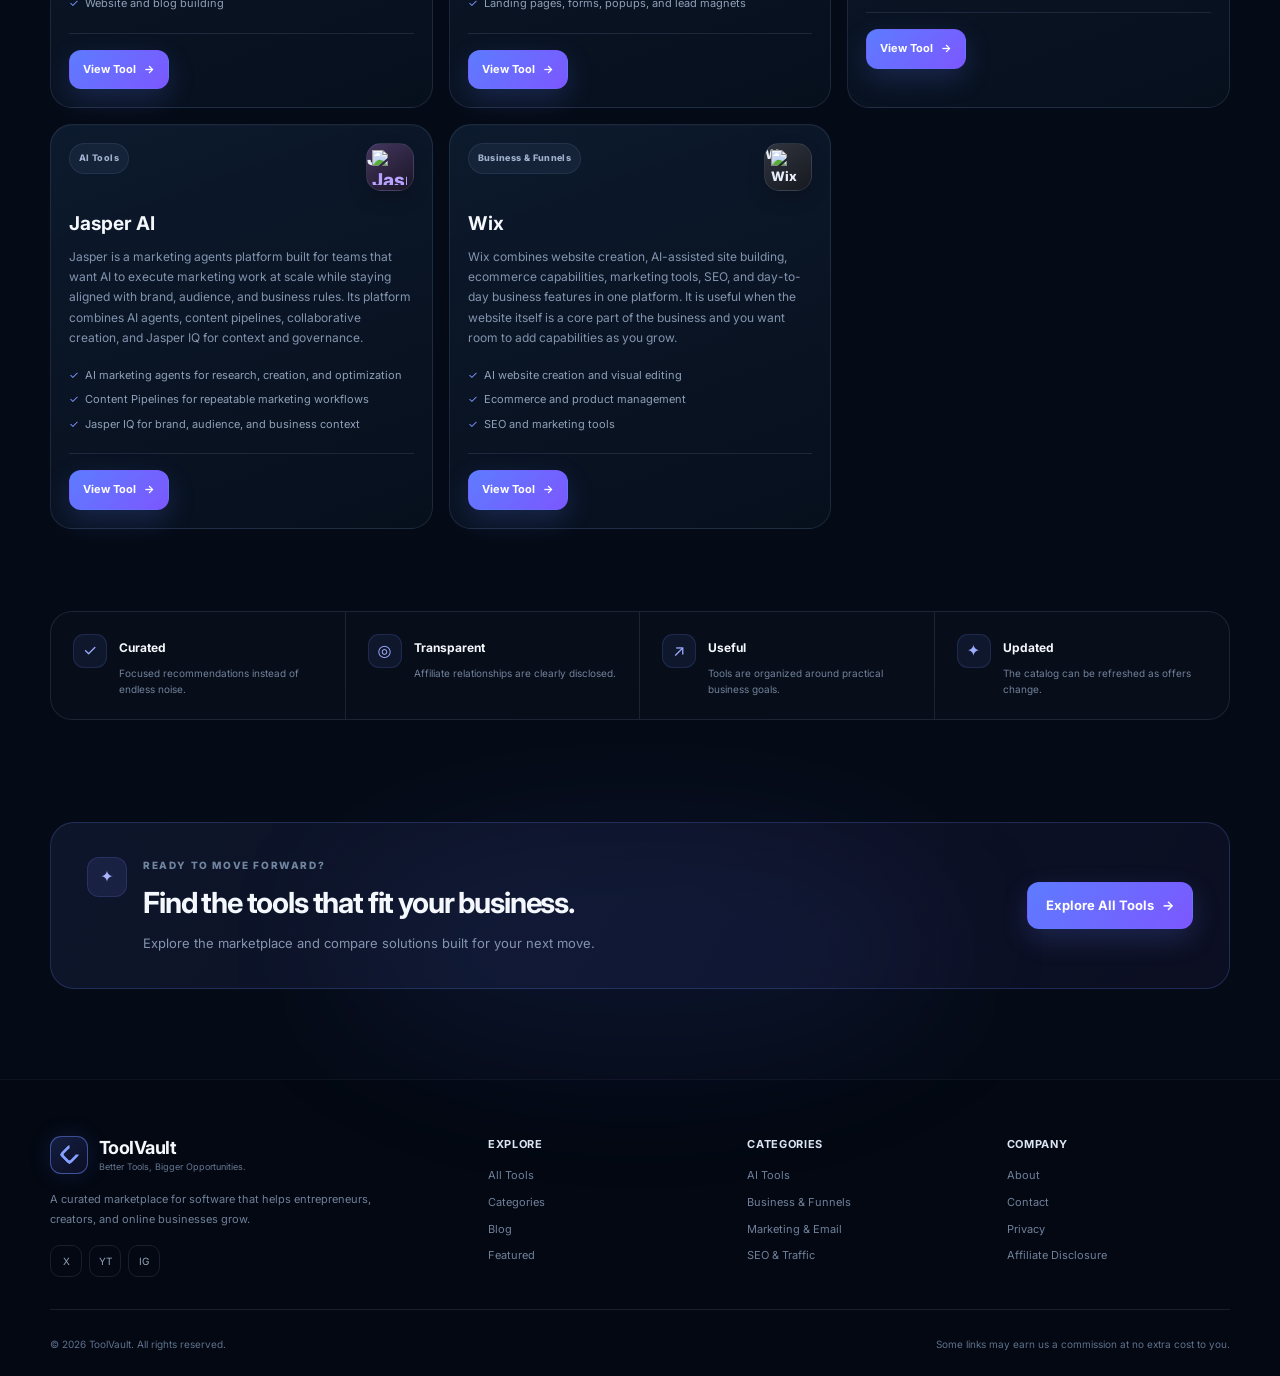
==== commit a11387b4: "Create index.html" ====
--- a/index.html
+++ b/index.html
@@ -5,19 +5,26 @@
     <meta name="viewport" content="width=device-width, initial-scale=1.0">
     <meta name="description" content="ToolVault curates software for building, marketing, automating, and growing an online business.">
     <meta name="theme-color" content="#050B16">
+    <meta name="robots" content="index,follow,max-image-preview:large,max-snippet:-1,max-video-preview:-1">
+    <meta name="author" content="ToolVault">
+    <meta name="color-scheme" content="dark">
     <link rel="manifest" href="manifest.json">
     <link rel="preconnect" href="https://fonts.googleapis.com">
+    <link rel="dns-prefetch" href="https://fonts.googleapis.com">
     <link rel="preconnect" href="https://fonts.gstatic.com" crossorigin>
     <link href="https://fonts.googleapis.com/css2?family=Inter:wght@400;500;600;700;800&display=swap" rel="stylesheet">
     <link rel="stylesheet" href="style.css">
     <link rel="stylesheet" href="responsive.css">
+    <link rel="stylesheet" href="polish.css">
+    <link rel="stylesheet" href="compare.css">
+    
     <title>ToolVault — Build. Automate. Grow.</title>
 </head>
 <body>
     <header class="site-header">
         <div class="container header-inner">
             <a class="brand" href="index.html" aria-label="ToolVault home">
-                <span class="brand-mark" aria-hidden="true"><span></span></span>
+                <span class="brand-mark" aria-hidden="true"><span class="brand-mark-fallback"></span><img class="brand-logo" src="assets/brand/toolvault-brand.png" alt="" width="48" height="48" loading="eager" decoding="async" onload="this.previousElementSibling.hidden=true" onerror="this.hidden=true"></span>
                 <span class="brand-copy"><strong>ToolVault</strong><small>Better Tools, Bigger Opportunities.</small></span>
             </a>
             <nav class="main-nav" aria-label="Primary navigation">
@@ -35,7 +42,7 @@
                         <a href="categories.html?category=creator">Creator Tools</a>
                     </div>
                 </div>
-                <a class="nav-link" href="blog.html">Blog</a>
+                <a class="nav-link" href="compare.html">Compare</a><a class="nav-link" href="blog.html">Blog</a>
                 <a class="nav-link" href="about.html">About</a>
                 <a class="nav-link" href="contact.html">Contact</a>
             </nav>
@@ -52,7 +59,7 @@
             <a class="mobile-nav-link active" href="index.html">Home</a>
             <a class="mobile-nav-link" href="tools.html">All Tools</a>
             <a class="mobile-nav-link" href="categories.html">Categories</a>
-            <a class="mobile-nav-link" href="blog.html">Blog</a>
+            <a class="mobile-nav-link" href="compare.html">Compare</a><a class="mobile-nav-link" href="blog.html">Blog</a>
             <a class="mobile-nav-link" href="about.html">About</a>
             <a class="mobile-nav-link" href="contact.html">Contact</a>
             <a class="btn btn-primary" href="tools.html">Explore Tools</a>
@@ -69,14 +76,14 @@
             <form id="globalSearchForm">
                 <label class="search-field large">
                     <span aria-hidden="true">⌕</span>
-                    <input id="globalSearchInput" type="search" placeholder="Search tools, categories, or solutions…" autocomplete="off">
+                    <input id="globalSearchInput" aria-label="Search tools" type="search" placeholder="Search tools, categories, or solutions…" autocomplete="off">
                     <button class="btn btn-primary" type="submit">Search</button>
                 </label>
             </form>
         </div>
     </div>
 
-    <main>
+    <main id="main-content">
         <section class="hero-section">
             <div class="hero-glow hero-glow-left"></div>
             <div class="hero-glow hero-glow-right"></div>
@@ -88,7 +95,7 @@
                     <form class="hero-search" action="tools.html" method="get">
                         <label class="search-field">
                             <span aria-hidden="true">⌕</span>
-                            <input name="search" type="search" placeholder="Search for a tool or solution…">
+                            <input name="search" aria-label="Search the ToolVault marketplace" type="search" placeholder="Search for a tool or solution…">
                             <button class="btn btn-primary" type="submit">Search</button>
                         </label>
                     </form>
@@ -142,7 +149,7 @@
     <footer class="site-footer">
         <div class="container">
             <div class="footer-main">
-                <div class="footer-brand"><a class="brand" href="index.html"><span class="brand-mark"><span></span></span><span class="brand-copy"><strong>ToolVault</strong><small>Better Tools, Bigger Opportunities.</small></span></a><p>A curated marketplace for software that helps entrepreneurs, creators, and online businesses grow.</p><div class="footer-socials"><a href="#" aria-label="X">X</a><a href="#" aria-label="YouTube">YT</a><a href="#" aria-label="Instagram">IG</a></div></div>
+                <div class="footer-brand"><a class="brand" href="index.html"><span class="brand-mark" aria-hidden="true"><span class="brand-mark-fallback"></span><img class="brand-logo" src="assets/brand/toolvault-brand.png" alt="" loading="eager" onload="this.previousElementSibling.hidden=true" onerror="this.hidden=true"></span><span class="brand-copy"><strong>ToolVault</strong><small>Better Tools, Bigger Opportunities.</small></span></a><p>A curated marketplace for software that helps entrepreneurs, creators, and online businesses grow.</p><div class="footer-socials"><a href="#" aria-label="X">X</a><a href="#" aria-label="YouTube">YT</a><a href="#" aria-label="Instagram">IG</a></div></div>
                 <div class="footer-column"><h3>Explore</h3><a href="tools.html">All Tools</a><a href="categories.html">Categories</a><a href="blog.html">Blog</a><a href="tools.html?sort=featured">Featured</a></div>
                 <div class="footer-column"><h3>Categories</h3><a href="categories.html?category=ai">AI Tools</a><a href="categories.html?category=business">Business &amp; Funnels</a><a href="categories.html?category=marketing">Marketing &amp; Email</a><a href="categories.html?category=seo">SEO &amp; Traffic</a></div>
                 <div class="footer-column"><h3>Company</h3><a href="about.html">About</a><a href="contact.html">Contact</a><a href="about.html#privacy">Privacy</a><a href="about.html#disclosure">Affiliate Disclosure</a></div>
@@ -152,10 +159,11 @@
     </footer>
 
     <script src="app.js"></script>
-    <script src="tools.js"></script>
+    <script src="affiliate-config.js"></script><script src="tools.js"></script><script src="compare.js"></script>
     <script src="categories.js"></script>
     <script src="search.js"></script>
     <script src="affiliate.js"></script>
     <script>if ('serviceWorker' in navigator) navigator.serviceWorker.register('sw.js').catch(() => {});</script>
+<script src="analytics-config.js"></script><script src="analytics.js"></script><script src="site-seo.js"></script><script src="site-enhancements.js"></script>
 </body>
 </html>
--- a/style.css
+++ b/style.css
@@ -0,0 +1,120 @@
+:root{--bg:#050B16;--bg-soft:#081120;--surface:#0b1627;--surface-2:#0f1c2e;--line:rgba(144,170,204,.15);--line-strong:rgba(144,170,204,.25);--text:#f4f7fb;--muted:#8fa1b7;--muted-2:#667892;--primary:#5d7cff;--primary-2:#7c57ff;--glow:rgba(93,124,255,.34);--success:#60e6a7;--radius:22px;--shadow:0 20px 70px rgba(0,0,0,.3);--container:1180px}
+*{box-sizing:border-box}html{scroll-behavior:smooth}body{margin:0;background:radial-gradient(circle at 50% -10%,rgba(43,69,134,.16),transparent 34%),var(--bg);color:var(--text);font-family:Inter,system-ui,sans-serif;line-height:1.6;min-height:100vh}a{color:inherit;text-decoration:none}button,input,select,textarea{font:inherit}button{cursor:pointer}.container{width:min(calc(100% - 40px),var(--container));margin:0 auto}.site-header{position:sticky;top:0;z-index:50;background:rgba(5,11,22,.82);backdrop-filter:blur(18px);border-bottom:1px solid rgba(144,170,204,.08)}.header-inner{display:flex;align-items:center;justify-content:space-between;gap:28px;min-height:82px}.brand{display:inline-flex;align-items:center;gap:11px;flex:0 0 auto}.brand-mark{width:38px;height:38px;border:1px solid rgba(108,137,255,.5);border-radius:11px;display:grid;place-items:center;background:linear-gradient(145deg,rgba(91,124,255,.2),rgba(124,87,255,.08));box-shadow:0 0 24px rgba(91,124,255,.14)}.brand-mark span{display:block;width:15px;height:15px;border:3px solid #86a0ff;border-top-color:transparent;transform:rotate(45deg);border-radius:4px}.brand-copy{display:flex;flex-direction:column;line-height:1.12}.brand-copy strong{font-size:18px;letter-spacing:-.03em}.brand-copy small{font-size:9px;color:var(--muted-2);margin-top:4px;white-space:nowrap}.main-nav{display:flex;align-items:center;gap:24px}.nav-link{border:0;background:none;color:#aebbd0;font-size:14px;font-weight:600;padding:9px 0;transition:.2s}.nav-link:hover,.nav-link.active{color:#fff}.nav-dropdown{position:relative}.dropdown-trigger{display:flex;align-items:center;gap:5px}.chevron{font-size:16px;line-height:1}.dropdown-menu{position:absolute;left:50%;top:calc(100% + 14px);transform:translateX(-50%) translateY(8px);width:235px;padding:10px;border:1px solid var(--line);background:rgba(11,22,39,.97);border-radius:16px;box-shadow:var(--shadow);opacity:0;pointer-events:none;transition:.2s}.nav-dropdown:hover .dropdown-menu,.nav-dropdown.open .dropdown-menu{opacity:1;pointer-events:auto;transform:translateX(-50%) translateY(0)}.dropdown-menu a{display:block;padding:10px 12px;border-radius:10px;color:#b5c1d2;font-size:13px}.dropdown-menu a:hover{background:rgba(93,124,255,.1);color:#fff}.header-actions{display:flex;align-items:center;gap:12px}.icon-button{width:40px;height:40px;border:1px solid var(--line);border-radius:12px;background:rgba(255,255,255,.02);color:#dce7f8;font-size:23px}.btn{display:inline-flex;align-items:center;justify-content:center;gap:8px;border:1px solid transparent;border-radius:12px;padding:12px 18px;font-weight:700;font-size:13px;transition:.2s}.btn-primary{color:#fff;background:linear-gradient(135deg,var(--primary),var(--primary-2));box-shadow:0 10px 28px rgba(93,124,255,.2)}.btn-primary:hover{transform:translateY(-1px);box-shadow:0 14px 34px rgba(93,124,255,.3)}.btn-outline{border-color:var(--line-strong);background:rgba(255,255,255,.02);color:#d4def0}.btn-outline:hover{background:rgba(255,255,255,.04);border-color:rgba(137,158,255,.34)}.mobile-menu-toggle{display:none;width:42px;height:42px;border:1px solid var(--line);border-radius:12px;background:transparent;padding:10px}.mobile-menu-toggle span{display:block;height:2px;background:#fff;margin:4px 0;border-radius:2px}.mobile-nav{display:none}.search-overlay{position:fixed;inset:0;z-index:90;display:none}.search-overlay.open{display:block}.search-overlay-backdrop{position:absolute;inset:0;background:rgba(0,0,0,.64);backdrop-filter:blur(7px)}.search-panel{position:relative;width:min(760px,calc(100% - 32px));margin:110px auto 0;border:1px solid var(--line);background:#091322;border-radius:24px;padding:28px;box-shadow:var(--shadow)}.search-panel-header{display:flex;justify-content:space-between;align-items:flex-start;margin-bottom:24px}.search-panel-header h2{margin:4px 0 0;font-size:26px}.search-close,.sidebar-close{border:0;background:transparent;color:#9db0c8;font-size:28px}.eyebrow{display:block;color:#7185a0;font-size:10px;font-weight:800;letter-spacing:.16em}.search-field{display:flex;align-items:center;gap:12px;padding:5px 6px 5px 15px;background:#07111f;border:1px solid rgba(151,177,214,.16);border-radius:16px;min-height:58px;box-shadow:inset 0 1px 0 rgba(255,255,255,.025)}.search-field>span{color:#7083a0;font-size:21px}.search-field input{min-width:0;flex:1;background:transparent;border:0;outline:0;color:#fff;font-size:14px}.search-field input::placeholder{color:#657994}.search-field.large{min-height:64px}.hero-section,.page-hero{position:relative;overflow:hidden}.hero-section{padding:74px 0 80px}.hero-glow,.page-hero-glow{position:absolute;width:420px;height:420px;border-radius:50%;filter:blur(90px);pointer-events:none}.hero-glow-left,.page-hero-glow-left{left:-240px;top:60px;background:rgba(59,92,235,.13)}.hero-glow-right,.page-hero-glow-right{right:-200px;top:0;background:rgba(124,87,255,.12)}.hero-grid{display:grid;grid-template-columns:1.03fr .97fr;gap:52px;align-items:center}.hero-content{max-width:650px}.hero-badge{display:inline-flex;padding:8px 12px;border:1px solid rgba(104,132,255,.25);border-radius:999px;background:rgba(84,111,236,.06);color:#8195bd;font-size:10px;font-weight:800;letter-spacing:.12em}.hero-content h1{font-size:clamp(44px,6vw,76px);line-height:.98;letter-spacing:-.055em;margin:20px 0}.hero-content h1 span{display:block;background:linear-gradient(100deg,#fff 0%,#9ba9ff 45%,#8a6cff 90%);-webkit-background-clip:text;background-clip:text;color:transparent}.hero-content>p{max-width:590px;font-size:17px;color:var(--muted);line-height:1.75;margin:0 0 24px}.hero-search{max-width:620px}.hero-quick-links{display:flex;flex-wrap:wrap;gap:12px;margin-top:14px;color:#687a95;font-size:12px}.hero-quick-links a{color:#98a9c1}.hero-quick-links a:hover{color:#fff}.hero-visual{position:relative;min-height:500px;display:grid;place-items:center}.hero-device{width:min(100%,540px);height:370px;border:1px solid rgba(143,172,212,.22);border-radius:24px;background:linear-gradient(160deg,#0e1a2b,#07111f 60%);box-shadow:0 30px 80px rgba(0,0,0,.45),0 0 80px rgba(79,102,255,.11);overflow:hidden;transform:perspective(900px) rotateY(-7deg) rotateX(2deg)}.device-topbar{height:44px;border-bottom:1px solid var(--line);display:flex;align-items:center;gap:6px;padding:0 14px}.device-topbar>span{width:7px;height:7px;border-radius:50%;background:#526177}.device-url{margin-left:12px;height:22px;flex:1;border-radius:7px;background:rgba(255,255,255,.035);color:#526580;font-size:9px;display:flex;align-items:center;padding:0 9px}.device-content{display:grid;grid-template-columns:70px 1fr;height:326px}.device-sidebar{padding:18px 12px;border-right:1px solid var(--line);display:flex;flex-direction:column;gap:16px}.mini-brand{width:30px;height:30px;border-radius:9px;background:linear-gradient(135deg,rgba(96,125,255,.42),rgba(124,87,255,.3));margin-bottom:4px}.device-sidebar span{height:10px;border-radius:999px;background:rgba(132,154,185,.12)}.device-sidebar span:nth-of-type(1){width:35px}.device-sidebar span:nth-of-type(2){width:28px}.device-sidebar span:nth-of-type(3){width:38px}.device-sidebar span:nth-of-type(4){width:31px}.device-main{padding:24px}.mini-heading{display:flex;gap:10px;margin-bottom:18px}.mini-heading i{height:9px;width:60px;background:rgba(236,243,255,.16);border-radius:8px}.mini-heading i:nth-child(2){width:30px;background:rgba(103,130,255,.18)}.mini-heading i:nth-child(3){width:42px}.mini-search{height:54px;border-radius:14px;border:1px solid rgba(135,164,207,.15);background:rgba(255,255,255,.02);margin-bottom:17px}.mini-cards{display:grid;grid-template-columns:repeat(3,1fr);gap:12px}.mini-cards div{height:118px;border-radius:16px;background:linear-gradient(145deg,rgba(114,136,255,.08),rgba(255,255,255,.025));border:1px solid var(--line);position:relative;overflow:hidden}.mini-cards div:after{content:"";position:absolute;left:14px;right:14px;top:18px;height:8px;border-radius:7px;background:rgba(255,255,255,.12);box-shadow:0 22px 0 rgba(255,255,255,.06),0 44px 0 rgba(255,255,255,.04)}.mini-wide{height:68px;border:1px solid var(--line);border-radius:16px;margin-top:14px;background:linear-gradient(90deg,rgba(99,127,255,.11),rgba(255,255,255,.02))}.floating-card{position:absolute;display:flex;align-items:center;gap:11px;padding:12px 15px;border:1px solid rgba(133,159,204,.18);background:rgba(8,18,32,.9);backdrop-filter:blur(14px);border-radius:16px;box-shadow:0 18px 48px rgba(0,0,0,.3)}.floating-card-top{right:-12px;top:72px}.floating-card-bottom{left:0;bottom:44px;display:flex;gap:18px}.floating-card small{display:block;color:#6f819b;font-size:9px}.floating-card strong{display:block;font-size:12px}.floating-dot{width:28px;height:28px;border-radius:50%;display:grid;place-items:center;background:rgba(74,224,161,.12);color:var(--success);border:1px solid rgba(74,224,161,.25)}.floating-card-bottom>div{min-width:60px}.floating-card-bottom>div strong{font-size:19px}.floating-card-bottom em{width:1px;height:30px;background:var(--line)}.section-heading{max-width:720px}.centered{margin:0 auto;text-align:center}.section-heading h2,.page-hero-content h1{margin:8px 0 10px;letter-spacing:-.04em}.section-heading h2{font-size:36px}.section-heading p{margin:0;color:var(--muted);font-size:15px}.categories-section{padding:92px 0 74px}.category-grid{margin-top:36px;display:grid;grid-template-columns:repeat(3,1fr);gap:14px}.category-card{display:flex;align-items:center;gap:14px;padding:17px 18px;border:1px solid var(--line);background:linear-gradient(145deg,rgba(255,255,255,.025),rgba(255,255,255,.015));border-radius:18px;transition:.2s}.category-card:hover{transform:translateY(-3px);border-color:rgba(108,139,255,.3);background:linear-gradient(145deg,rgba(91,124,255,.07),rgba(255,255,255,.02))}.category-icon{width:44px;height:44px;border-radius:13px;display:grid;place-items:center;background:rgba(102,126,255,.09);border:1px solid rgba(112,139,255,.16);color:#9aacff;font-size:18px}.category-content{display:flex;flex-direction:column;min-width:0}.category-content strong{font-size:13px}.category-content small{font-size:10px;color:#687a95;margin-top:3px}.category-arrow{margin-left:auto;color:#7084a3;font-size:18px}.featured-section{padding:58px 0 82px}.section-heading-row{display:flex;align-items:end;justify-content:space-between;gap:22px}.text-link{color:#aebcff;font-size:13px;font-weight:700}.text-link span{margin-left:6px}.featured-tools-grid{display:grid;grid-template-columns:repeat(3,1fr);gap:16px;margin-top:28px}.tool-card{border:1px solid var(--line);background:linear-gradient(160deg,rgba(14,28,48,.9),rgba(7,16,29,.95));border-radius:22px;padding:18px;min-width:0;transition:.22s;box-shadow:inset 0 1px 0 rgba(255,255,255,.02)}.tool-card:hover{transform:translateY(-4px);border-color:rgba(106,137,255,.32);box-shadow:0 20px 60px rgba(0,0,0,.24)}.tool-card-top{display:flex;align-items:flex-start;justify-content:space-between;gap:10px}.tool-category-badge{font-size:9px;font-weight:800;letter-spacing:.04em;padding:7px 9px;border-radius:999px;color:#9eb0cc;background:rgba(124,145,182,.09);border:1px solid rgba(124,145,182,.14)}.tool-logo{width:48px;height:48px;border-radius:15px;border:1px solid rgba(127,152,195,.17);background:linear-gradient(145deg,#14223a,#0b1627);display:grid;place-items:center;font-weight:800;font-size:19px;color:#e9effa;box-shadow:0 8px 18px rgba(0,0,0,.18)}.tool-logo span{display:block}.systeme-logo{color:#ffb38b}.getresponse-logo:after{content:"";width:17px;height:17px;border:4px solid #73a5ff;border-left-color:transparent;border-radius:50%}.semrush-logo{font-size:8px;letter-spacing:.08em;color:#ffb45f}.semrush-dot{width:9px;height:9px;border-radius:50%;background:#ff7a59}.jasper-logo{color:#b7a2ff}.wix-logo{font-size:13px}.canva-logo{background:linear-gradient(135deg,#1c253e,#0e1730);color:#9faeff}.zapier-logo{color:#ffb65b}.hubspot-logo{color:#ff9f65}.notion-logo{color:#fff}.tubebuddy-logo{color:#ff6e6e}.clickup-logo{color:#b2a4ff}.descript-logo{color:#ff9adc}.tool-card-body h3{font-size:19px;margin:18px 0 7px}.tool-card-body p{font-size:12px;color:#8294ae;line-height:1.7;margin:0}.tool-feature-list{list-style:none;padding:0;margin:18px 0 0;display:grid;gap:7px}.tool-feature-list li{font-size:11px;color:#8fa0b8}.tool-feature-list span{color:#7c94ff;margin-right:6px}.tool-card-footer{margin-top:20px;padding-top:16px;border-top:1px solid var(--line)}.btn-small{padding:10px 13px;font-size:11px}.trust-section{padding:0 0 82px}.trust-grid{display:grid;grid-template-columns:repeat(4,1fr);border:1px solid var(--line);border-radius:22px;overflow:hidden;background:rgba(255,255,255,.015)}.trust-item{display:flex;gap:12px;padding:22px;border-right:1px solid var(--line)}.trust-item:last-child{border-right:0}.trust-icon{width:34px;height:34px;border-radius:11px;display:grid;place-items:center;background:rgba(94,121,255,.09);color:#9eaeff;border:1px solid rgba(110,136,255,.16);flex:0 0 auto}.trust-item strong{font-size:12px}.trust-item p{margin:5px 0 0;color:#6f819b;font-size:10px;line-height:1.6}.cta-section{position:relative;padding:20px 0 90px}.cta-bg-glow{position:absolute;width:600px;height:220px;left:50%;bottom:20px;transform:translateX(-50%);border-radius:50%;background:rgba(82,100,255,.09);filter:blur(70px)}.cta-card{position:relative;display:flex;align-items:center;justify-content:space-between;gap:28px;padding:34px 36px;border:1px solid rgba(106,135,255,.22);border-radius:24px;background:linear-gradient(120deg,rgba(73,96,179,.13),rgba(76,56,146,.1));overflow:hidden}.cta-content{display:flex;gap:16px;align-items:flex-start}.cta-content h2{margin:7px 0 7px;font-size:29px;letter-spacing:-.04em}.cta-content p{margin:0;color:#8394ad;font-size:13px}.cta-mini-icon{width:40px;height:40px;border-radius:12px;display:grid;place-items:center;background:rgba(117,124,255,.12);color:#abb5ff;border:1px solid rgba(117,124,255,.18)}.page-hero{padding:72px 0 64px}.page-hero.compact{padding-bottom:54px}.page-hero-content{max-width:760px}.page-hero-content h1{font-size:clamp(38px,5vw,64px);line-height:1.02}.page-hero-content p{margin:0;color:var(--muted);font-size:15px;max-width:650px}.marketplace-search{margin-top:24px;max-width:650px}.tools-marketplace-section{padding:20px 0 70px}.marketplace-toolbar{display:flex;align-items:center;justify-content:space-between;gap:16px;margin-bottom:22px}.toolbar-results{display:flex;gap:5px;align-items:center;color:#6f819b;font-size:12px}.toolbar-results strong{color:#fff}.toolbar-controls{display:flex;gap:10px;align-items:center}.sort-control{display:flex;align-items:center;gap:9px;color:#72839b;font-size:11px}.sort-control select{border:1px solid var(--line);background:#091422;color:#dce5f5;border-radius:10px;padding:10px 12px;outline:0}.filter-mobile-toggle{display:none}.marketplace-layout{display:grid;grid-template-columns:250px 1fr;gap:22px;align-items:start}.tools-sidebar{position:sticky;top:104px;border:1px solid var(--line);background:#081220;border-radius:20px;padding:18px}.sidebar-header{display:flex;justify-content:space-between;align-items:flex-start}.sidebar-header h3{margin:5px 0 0;font-size:16px}.sidebar-close{display:none}.filter-group{padding:18px 0;border-bottom:1px solid var(--line)}.filter-group:last-of-type{border-bottom:0}.filter-title{font-size:11px;color:#cbd7e7;font-weight:800;margin-bottom:12px}.filter-option,.filter-check-option{display:flex;align-items:center;gap:9px;color:#8193ac;font-size:11px;padding:7px 0;cursor:pointer}.filter-option input,.filter-check-option input{display:none}.custom-radio{width:15px;height:15px;border-radius:50%;border:1px solid #52657f;position:relative}.filter-option input:checked + .custom-radio{border-color:#7f94ff}.filter-option input:checked + .custom-radio:after{content:"";position:absolute;inset:3px;border-radius:50%;background:#7f94ff}.custom-checkbox{width:15px;height:15px;border-radius:4px;border:1px solid #52657f}.filter-check-option input:checked + .custom-checkbox{background:linear-gradient(135deg,var(--primary),var(--primary-2));border-color:transparent;position:relative}.filter-check-option input:checked + .custom-checkbox:after{content:"✓";position:absolute;inset:0;display:grid;place-items:center;color:#fff;font-size:10px}.reset-filters{width:100%;border:0;background:transparent;color:#8295b1;font-size:11px;padding:13px 0;text-align:left}.reset-filters:hover{color:#fff}.tools-grid{display:grid;grid-template-columns:repeat(2,minmax(0,1fr));gap:16px}.tools-grid .tool-card.hidden-by-page{display:none}.tools-empty-state{text-align:center;padding:70px 20px;border:1px dashed var(--line-strong);border-radius:20px}.empty-state-icon{font-size:32px;color:#8094ff}.tools-empty-state h3{margin:12px 0 7px}.tools-empty-state p{color:#74859f;font-size:13px}.load-more-wrap{text-align:center;padding-top:28px}.affiliate-note-section{padding:0 0 70px}.affiliate-note{display:flex;gap:14px;align-items:flex-start;padding:18px 20px;border:1px solid var(--line);border-radius:18px;background:rgba(255,255,255,.015)}.affiliate-note-icon{font-size:20px;color:#8095ff}.affiliate-note p{margin:0;color:#798ba5;font-size:11px}.affiliate-note strong{color:#cad5e6}.categories-page-section,.blog-section,.content-section,.tool-detail-section{padding:10px 0 88px}.category-directory{display:grid;grid-template-columns:repeat(2,1fr);gap:16px}.category-directory .category-card{min-height:112px;padding:22px}.category-directory .category-card strong{font-size:15px}.category-directory .category-card p{margin:5px 0 0;color:#74859f;font-size:11px;line-height:1.6}.blog-grid{display:grid;grid-template-columns:repeat(3,1fr);gap:16px}.blog-card{border:1px solid var(--line);border-radius:21px;padding:22px;background:linear-gradient(155deg,rgba(15,29,48,.92),rgba(7,16,29,.92));min-height:240px}.blog-tag{font-size:9px;color:#92a4ff;font-weight:800;letter-spacing:.12em}.blog-card h3{font-size:20px;line-height:1.25;margin:13px 0 10px}.blog-card p{color:#7f91aa;font-size:12px;line-height:1.75}.blog-card a{display:inline-flex;margin-top:14px;color:#9eafff;font-size:12px;font-weight:700}.content-narrow{max-width:900px}.content-card{border:1px solid var(--line);border-radius:22px;background:rgba(9,19,33,.8);padding:28px;box-shadow:var(--shadow)}.content-card h2{font-size:23px;margin:25px 0 8px}.content-card h2:first-child{margin-top:0}.content-card p{color:#8394ad;font-size:13px;line-height:1.8}.contact-layout{display:grid;grid-template-columns:1.35fr .85fr;gap:18px;align-items:start;max-width:1000px}.contact-form{display:grid;gap:16px}.contact-form label{display:grid;gap:8px;color:#aebdd1;font-size:12px;font-weight:700}.contact-form input,.contact-form select,.contact-form textarea{width:100%;border:1px solid var(--line);background:#07111f;color:#eef4ff;border-radius:13px;padding:12px 13px;outline:0}.contact-form input:focus,.contact-form select:focus,.contact-form textarea:focus{border-color:rgba(113,140,255,.55)}.contact-aside h2{font-size:22px;line-height:1.25}.contact-aside p{margin-bottom:20px}.form-message{padding:11px 12px;border:1px solid rgba(95,225,167,.18);background:rgba(95,225,167,.06);color:#8fdeb9!important;border-radius:12px}.back-link{display:inline-flex;margin-bottom:18px;color:#8799b2;font-size:12px}.tool-detail-section{padding-top:48px}.tool-detail-hero{display:grid;grid-template-columns:220px 1fr;gap:26px;align-items:start}.detail-logo{width:120px;height:120px;border-radius:28px}.detail-kicker{display:flex;gap:8px;align-items:center;flex-wrap:wrap}.detail-title{font-size:clamp(38px,5vw,60px);line-height:1;letter-spacing:-.05em;margin:10px 0}.detail-description{max-width:720px;color:#8b9cb3;font-size:15px;line-height:1.75}.detail-actions{display:flex;gap:10px;flex-wrap:wrap;margin-top:22px}.detail-disclosure{margin-top:14px;color:#657892;font-size:10px}.detail-panels{display:grid;grid-template-columns:1fr 1fr;gap:16px;margin-top:26px}.detail-panel{border:1px solid var(--line);background:rgba(8,18,32,.78);border-radius:20px;padding:22px}.detail-panel h2{font-size:17px;margin:0 0 12px}.detail-panel ul{list-style:none;margin:0;padding:0;display:grid;gap:9px}.detail-panel li{font-size:12px;color:#8293aa}.detail-panel li:before{content:"✓";color:#90a2ff;margin-right:7px}.site-footer{border-top:1px solid rgba(144,170,204,.08);padding:56px 0 24px;background:rgba(2,7,14,.5)}.footer-main{display:grid;grid-template-columns:1.8fr repeat(3,1fr);gap:36px}.footer-brand>p{max-width:360px;color:#70819a;font-size:11px;line-height:1.8;margin:16px 0}.footer-socials{display:flex;gap:7px}.footer-socials a{display:grid;place-items:center;min-width:32px;height:32px;padding:0 8px;border:1px solid var(--line);border-radius:10px;color:#94a5bb;font-size:10px}.footer-column{display:flex;flex-direction:column;gap:9px}.footer-column h3{margin:0 0 5px;font-size:11px;letter-spacing:.06em;text-transform:uppercase;color:#dce5f3}.footer-column a{color:#70819a;font-size:11px}.footer-column a:hover{color:#fff}.footer-bottom{display:flex;justify-content:space-between;gap:20px;padding-top:26px;margin-top:32px;border-top:1px solid var(--line);color:#5e718d;font-size:10px}.footer-bottom p{margin:0}
+
+/* =========================================
+   DETAILED TOOL PAGES
+========================================= */
+.detail-hero-card{position:relative;overflow:hidden;border:1px solid var(--line);background:radial-gradient(circle at 10% 0%,rgba(93,124,255,.12),transparent 32%),linear-gradient(145deg,rgba(12,25,43,.96),rgba(6,14,26,.96));border-radius:28px;padding:34px;box-shadow:var(--shadow)}
+.detail-hero-card:after{content:"";position:absolute;right:-140px;top:-160px;width:360px;height:360px;border-radius:50%;background:rgba(124,87,255,.08);filter:blur(70px);pointer-events:none}
+.tool-detail-hero{grid-template-columns:190px minmax(0,1fr)}
+.detail-hero-brand{position:relative;z-index:1;display:flex;flex-direction:column;align-items:flex-start;gap:12px}
+.detail-logo{width:126px;height:126px;border-radius:30px;border:1px solid rgba(157,181,255,.22);background:linear-gradient(145deg,rgba(93,124,255,.2),rgba(124,87,255,.12));box-shadow:0 20px 48px rgba(0,0,0,.28);display:grid;place-items:center;font-size:48px;font-weight:800;color:#dce5ff}
+.tool-logo{position:relative;overflow:hidden}
+.logo-placeholder{display:grid;place-items:center;width:100%;height:100%;font-weight:800;color:#e9effa;user-select:none}
+.tool-logo-image{position:absolute;inset:12%;width:76%;height:76%;object-fit:contain;z-index:2;display:block}
+.detail-logo .tool-logo-image{inset:11%;width:78%;height:78%}
+.detail-logo .logo-placeholder{font-size:48px}
+
+.detail-logo-caption{font-size:10px;color:#71839d;text-transform:uppercase;letter-spacing:.13em;font-weight:800}
+.detail-hero-copy{position:relative;z-index:1}
+.featured-badge{background:rgba(96,230,167,.07)!important;border-color:rgba(96,230,167,.18)!important;color:#85d8b1!important}
+.detail-tagline{max-width:760px;margin:0 0 12px;color:#d4def0;font-size:18px;font-weight:600;line-height:1.55}
+.detail-intro-grid,.considerations-grid{display:grid;grid-template-columns:1.35fr .85fr;gap:16px;margin-top:18px}
+.detail-section-block{padding-top:72px}
+.detail-feature-grid{display:grid;grid-template-columns:repeat(4,1fr);gap:14px;margin-top:24px}
+.detail-feature-card{border:1px solid var(--line);border-radius:20px;padding:22px;background:linear-gradient(145deg,rgba(12,25,43,.84),rgba(7,16,29,.9));min-height:210px;transition:.2s}
+.detail-feature-card:hover{transform:translateY(-3px);border-color:rgba(119,145,255,.26);box-shadow:0 22px 50px rgba(0,0,0,.22)}
+.detail-number{display:inline-flex;width:36px;height:36px;border-radius:11px;align-items:center;justify-content:center;background:rgba(93,124,255,.1);color:#90a3ff;font-size:11px;font-weight:800;margin-bottom:18px}
+.detail-feature-card h3{font-size:16px;line-height:1.35;margin:0 0 9px}
+.detail-feature-card p{margin:0;color:#7d8fa9;font-size:12px;line-height:1.75}
+.use-case-list,.consideration-list{list-style:none;margin:0;padding:0;display:grid;gap:10px}
+.use-case-list li,.consideration-list li{display:flex;gap:9px;color:#8395ae;font-size:12px;line-height:1.65}
+.use-case-list li span{color:#8fa3ff;font-weight:800}
+.consideration-list li span{color:#71839d}
+.audience-section{padding-bottom:2px}
+.audience-pills{display:flex;flex-wrap:wrap;gap:10px;margin-top:22px}
+.audience-pill{display:inline-flex;padding:11px 14px;border:1px solid var(--line);border-radius:999px;background:rgba(255,255,255,.02);color:#a7b6ca;font-size:11px;font-weight:700}
+.how-steps{display:grid;grid-template-columns:repeat(2,1fr);gap:14px;margin-top:24px}
+.how-step{display:grid;grid-template-columns:46px 1fr;gap:14px;padding:21px;border:1px solid var(--line);border-radius:20px;background:rgba(8,18,32,.74)}
+.how-step-number{width:38px;height:38px;border-radius:12px;display:grid;place-items:center;background:linear-gradient(135deg,rgba(93,124,255,.2),rgba(124,87,255,.18));border:1px solid rgba(122,148,255,.2);color:#a5b5ff;font-size:12px;font-weight:800}
+.how-step h3{margin:0 0 5px;font-size:15px}
+.how-step p{margin:0;color:#7d8fa7;font-size:12px;line-height:1.7}
+.decision-panel{display:flex;flex-direction:column;align-items:flex-start}
+.decision-panel .btn{margin-top:16px}
+.decision-note{margin-top:11px;color:#5f718b;font-size:10px;line-height:1.5}
+.faq-section{max-width:940px;margin-inline:auto}
+.faq-list{display:grid;gap:10px;margin-top:22px}
+.faq-item{border:1px solid var(--line);background:rgba(8,18,32,.74);border-radius:16px;padding:0 18px}
+.faq-item summary{list-style:none;display:flex;justify-content:space-between;gap:20px;align-items:center;padding:18px 0;color:#d9e2f0;font-size:13px;font-weight:700;cursor:pointer}
+.faq-item summary::-webkit-details-marker{display:none}
+.faq-item summary span{color:#8295ff;font-size:18px;line-height:1;transition:.2s}
+.faq-item[open] summary span{transform:rotate(45deg)}
+.faq-item p{margin:0 0 18px;color:#7f91a9;font-size:12px;line-height:1.75;max-width:850px}
+.related-section{padding-bottom:76px}
+.related-tools-grid{display:grid;grid-template-columns:repeat(3,1fr);gap:14px;margin-top:22px}
+.related-tool-card{display:flex;align-items:center;gap:12px;border:1px solid var(--line);border-radius:18px;padding:15px;background:rgba(8,18,32,.74);transition:.2s}
+.related-tool-card:hover{transform:translateY(-2px);border-color:rgba(120,145,255,.24)}
+.related-tool-card .tool-logo{width:42px;height:42px;border-radius:12px;flex:0 0 auto;font-size:18px}
+.related-tool-card div:nth-child(2){min-width:0;display:flex;flex-direction:column;gap:2px;flex:1}
+.related-tool-card strong{font-size:12px;white-space:nowrap;overflow:hidden;text-overflow:ellipsis}
+.related-tool-card small{font-size:9px;color:#687b96}
+.related-tool-card>span{color:#90a2ff;font-size:18px}
+.tool-not-found{margin-top:20px;text-align:center}
+.tool-not-found h2{margin:8px 0}
+.tool-not-found p{margin-bottom:20px}
+
+/* tool-specific visual marks */
+.systeme-io-logo{background:linear-gradient(145deg,#202b5b,#121a31)}
+.getresponse-logo{background:linear-gradient(145deg,#1b5d70,#102a39)}
+.semrush-logo{background:linear-gradient(145deg,#2d214f,#151326)}
+.jasper-logo{background:linear-gradient(145deg,#44365e,#191525)}
+.wix-logo{background:linear-gradient(145deg,#30343e,#16191f)}
+.canva-logo{background:linear-gradient(145deg,#3e315c,#171a32)}
+.zapier-logo{background:linear-gradient(145deg,#5a3118,#20140c)}
+.hubspot-logo{background:linear-gradient(145deg,#5a321d,#231610)}
+.notion-logo{background:linear-gradient(145deg,#30333a,#151619)}
+.tubebuddy-logo{background:linear-gradient(145deg,#54303d,#1d1418)}
+.clickup-logo{background:linear-gradient(145deg,#4e365e,#191520)}
+.descript-logo{background:linear-gradient(145deg,#244a60,#101c26)}
+
+
+/* Blog reader and buyer-guide UI */
+body.modal-open{overflow:hidden}
+.blog-toolbar{display:flex;align-items:center;justify-content:space-between;gap:14px;margin:0 0 24px}
+.blog-search-field{display:flex;align-items:center;gap:10px;flex:1;max-width:620px;padding:0 14px;border:1px solid var(--line);border-radius:14px;background:#07111f;min-height:50px;color:#6f819b}
+.blog-search-field input{width:100%;border:0;outline:0;background:transparent;color:#fff;font-size:13px}
+.blog-search-field input::placeholder{color:#62748e}
+.blog-filter-control{display:flex;align-items:center;gap:9px;color:#72839b;font-size:11px}
+.blog-filter-control select{border:1px solid var(--line);background:#091422;color:#dce5f5;border-radius:10px;padding:10px 12px;outline:0}
+.blog-card-meta{display:flex;justify-content:space-between;gap:12px;align-items:center;color:#60728b;font-size:10px}
+.blog-card-featured{grid-column:span 2;border-color:rgba(106,135,255,.25);background:linear-gradient(145deg,rgba(24,37,70,.98),rgba(8,17,30,.95))}
+.blog-card-featured h3{font-size:26px;max-width:720px}
+.blog-read-button{border:0;background:none;padding:0;cursor:pointer;font:inherit}
+.blog-reader{position:fixed;inset:0;z-index:120;display:none}
+.blog-reader.open{display:block}
+.blog-reader-backdrop{position:absolute;inset:0;background:rgba(0,0,0,.72);backdrop-filter:blur(9px)}
+.blog-reader-panel{position:relative;width:min(900px,calc(100% - 28px));max-height:calc(100vh - 36px);overflow:auto;margin:18px auto;border:1px solid var(--line);border-radius:26px;background:linear-gradient(160deg,#0c192b,#07111f);box-shadow:0 35px 100px rgba(0,0,0,.5);padding:30px}
+.blog-reader-head{display:flex;align-items:center;justify-content:space-between;gap:12px}
+.blog-reader-head>div{display:flex;align-items:center;gap:10px}
+.blog-reader-time{color:#60728b;font-size:10px}
+.blog-reader-close{width:38px;height:38px;border:1px solid var(--line);border-radius:11px;background:rgba(255,255,255,.02);color:#9db0c8;font-size:24px}
+.blog-reader-panel h2{font-size:clamp(30px,5vw,48px);line-height:1.05;letter-spacing:-.045em;margin:18px 0 12px}
+.blog-reader-lead{color:#9aacbf;font-size:16px;line-height:1.75;max-width:780px}
+.blog-reader-content{display:grid;gap:16px;margin-top:28px}
+.blog-reader-content section{display:grid;grid-template-columns:46px 1fr;gap:15px;padding:20px;border:1px solid var(--line);border-radius:18px;background:rgba(255,255,255,.018)}
+.blog-step{width:36px;height:36px;border-radius:11px;display:grid;place-items:center;background:rgba(93,124,255,.11);color:#93a5ff;font-size:10px;font-weight:800}
+.blog-reader-content h3{margin:0 0 5px;font-size:16px}
+.blog-reader-content p{margin:0;color:#8192a9;font-size:13px;line-height:1.8}
+.blog-related{margin-top:30px;padding-top:24px;border-top:1px solid var(--line)}
+.blog-related-links{display:grid;grid-template-columns:repeat(3,1fr);gap:12px;margin-top:14px}
+.blog-reader-footer{display:flex;justify-content:space-between;align-items:center;gap:18px;margin-top:30px;padding-top:22px;border-top:1px solid var(--line)}
+.blog-reader-footer p{margin:0;color:#62748d;font-size:10px;line-height:1.7;max-width:620px}
+
+.detail-verified{font-size:9px;color:#647792;line-height:1.4}
+.pricing-detail-section{padding-top:34px}
+.pricing-detail-panel{display:flex;align-items:center;justify-content:space-between;gap:24px;background:linear-gradient(120deg,rgba(93,124,255,.07),rgba(124,87,255,.055))}
+.pricing-detail-panel h2{margin:7px 0 6px;font-size:18px}
+.pricing-detail-panel p{margin:0;color:#7e90a8;font-size:12px;line-height:1.7;max-width:690px}
+.detail-source-section{padding:34px 0 76px}
+.detail-source-box{display:flex;align-items:center;justify-content:space-between;gap:20px;border:1px solid var(--line);border-radius:18px;padding:18px 20px;background:rgba(255,255,255,.012)}
+.detail-source-box p{margin:7px 0 0;color:#687a94;font-size:10px;line-height:1.7;max-width:760px}
--- a/responsive.css
+++ b/responsive.css
@@ -0,0 +1,40 @@
+@media (max-width:1020px){.main-nav{gap:15px}.hero-grid{grid-template-columns:1fr}.hero-content{max-width:none}.hero-visual{min-height:440px}.featured-tools-grid{grid-template-columns:repeat(2,1fr)}.trust-grid{grid-template-columns:repeat(2,1fr)}.trust-item:nth-child(2){border-right:0}.trust-item:nth-child(-n+2){border-bottom:1px solid var(--line)}.footer-main{grid-template-columns:1.6fr repeat(2,1fr)}.marketplace-layout{grid-template-columns:220px 1fr}}
+@media (max-width:780px){.container{width:min(calc(100% - 28px),var(--container))}.main-nav,.header-actions .header-cta{display:none}.mobile-menu-toggle{display:block}.mobile-nav{position:fixed;inset:82px 0 0;z-index:45;background:rgba(5,11,22,.98);padding:24px;overflow:auto}.mobile-nav.open{display:block}.mobile-nav-inner{display:flex;flex-direction:column;gap:4px}.mobile-nav-link{padding:14px 12px;border-radius:12px;color:#aab8cc;font-size:14px}.mobile-nav-link.active,.mobile-nav-link:hover{background:rgba(97,124,255,.09);color:#fff}.mobile-nav .btn{margin-top:14px}.hero-section{padding-top:46px}.hero-content h1{font-size:48px}.hero-content>p{font-size:15px}.hero-visual{min-height:350px}.hero-device{height:280px}.device-content{height:236px}.mini-search{height:42px}.mini-cards div{height:82px}.floating-card-top{right:0}.floating-card-bottom{left:0;bottom:10px}.category-grid,.featured-tools-grid,.blog-grid,.category-directory{grid-template-columns:1fr}.section-heading h2{font-size:30px}.section-heading-row{align-items:start;flex-direction:column}.trust-grid{grid-template-columns:1fr}.trust-item{border-right:0!important;border-bottom:1px solid var(--line)}.trust-item:last-child{border-bottom:0}.cta-card{flex-direction:column;align-items:flex-start;padding:26px}.cta-content h2{font-size:25px}.cta-button{width:100%}.marketplace-toolbar{align-items:flex-start;flex-direction:column}.toolbar-controls{width:100%;justify-content:space-between}.filter-mobile-toggle{display:inline-flex;align-items:center;gap:7px;border:1px solid var(--line);border-radius:10px;background:#091422;color:#c4d0e0;padding:10px 12px}.marketplace-layout{display:block}.tools-sidebar{position:fixed;left:0;top:0;bottom:0;z-index:80;width:min(320px,88vw);border-radius:0;transform:translateX(-100%);transition:.25s;overflow:auto}.tools-sidebar.open{transform:translateX(0)}.sidebar-close{display:block}.sidebar-overlay{position:fixed;inset:0;z-index:70;background:rgba(0,0,0,.55);display:none}.sidebar-overlay.open{display:block}.tools-grid{grid-template-columns:1fr}.tools-content{width:100%}.tool-detail-hero{grid-template-columns:1fr}.detail-logo{width:92px;height:92px;border-radius:22px}.detail-panels,.contact-layout{grid-template-columns:1fr}.footer-main{grid-template-columns:1fr 1fr}.footer-brand{grid-column:1/-1}.footer-bottom{flex-direction:column}.page-hero{padding:52px 0 42px}.page-hero-content h1{font-size:42px}.search-panel{margin-top:88px}.search-field{min-height:54px}.search-field .btn{padding:10px 14px}}
+@media (max-width:500px){.hero-content h1{font-size:40px}.hero-badge{font-size:8px}.hero-quick-links{gap:9px}.hero-device{width:100%;transform:none}.device-sidebar{display:none}.device-content{grid-template-columns:1fr}.device-main{padding:18px}.floating-card{transform:scale(.9);transform-origin:center}.floating-card-top{top:30px;right:-6px}.floating-card-bottom{left:-10px;bottom:-4px}.footer-main{grid-template-columns:1fr}.footer-brand{grid-column:auto}.header-inner{min-height:74px}.mobile-nav{inset:74px 0 0}.page-hero-content h1{font-size:36px}.toolbar-controls{flex-direction:column;align-items:stretch}.sort-control{justify-content:space-between}.sort-control select{flex:1}.tool-detail-section{padding-top:32px}}
+
+@media (max-width:1020px){
+  .detail-feature-grid{grid-template-columns:repeat(2,1fr)}
+}
+
+@media (max-width:780px){
+  .detail-hero-card{padding:24px}
+  .tool-detail-hero{grid-template-columns:1fr}
+  .detail-hero-brand{flex-direction:row;align-items:center}
+  .detail-logo{width:92px;height:92px;border-radius:22px;font-size:34px}
+  .detail-tagline{font-size:16px}
+  .detail-intro-grid,.considerations-grid,.how-steps,.related-tools-grid{grid-template-columns:1fr}
+  .detail-section-block{padding-top:52px}
+  .detail-feature-grid{grid-template-columns:1fr}
+  .related-section{padding-bottom:52px}
+}
+
+
+@media (max-width:780px){
+  .blog-toolbar{align-items:stretch;flex-direction:column}
+  .blog-search-field{max-width:none}
+  .blog-filter-control{justify-content:space-between}
+  .blog-filter-control select{flex:1}
+  .blog-card-featured{grid-column:auto}
+  .blog-card-featured h3{font-size:22px}
+  .blog-reader-panel{padding:22px;border-radius:22px;margin:10px auto;max-height:calc(100vh - 20px)}
+  .blog-reader-content section{grid-template-columns:1fr}
+  .blog-related-links{grid-template-columns:1fr}
+  .blog-reader-footer{flex-direction:column;align-items:flex-start}
+  .blog-reader-footer .btn{width:100%}
+}
+
+@media (max-width:780px){
+  .pricing-detail-panel,.detail-source-box{align-items:flex-start;flex-direction:column}
+  .pricing-detail-panel .btn,.detail-source-box .text-link{width:100%}
+  .detail-source-section{padding-bottom:52px}
+}
--- a/compare.css
+++ b/compare.css
@@ -0,0 +1,112 @@
+/* ToolVault comparison system */
+.tool-card-actions{display:flex;gap:8px;flex-wrap:wrap}.tool-card-actions .btn{flex:1;justify-content:center;min-width:118px}.compare-button.is-selected{border-color:rgba(123,149,255,.48);background:rgba(95,119,255,.09);color:#b8c4ff}.compare-logo .tool-logo-image{max-width:76%;max-height:76%;object-fit:contain}.compare-picker-card .tool-logo-image,.compare-product-head .tool-logo-image{max-width:78%;max-height:78%;object-fit:contain}.compare-mini-item .tool-logo-image{max-width:76%;max-height:76%;object-fit:contain}
+
+.compare-page-section{padding:14px 0 96px}
+.compare-shell{display:grid;gap:24px}
+.compare-intro{display:grid;grid-template-columns:1.35fr .65fr;gap:18px;align-items:stretch}
+.compare-intro-panel,.compare-picker-panel,.compare-section,.compare-empty{border:1px solid var(--line);border-radius:22px;background:linear-gradient(160deg,rgba(14,28,48,.9),rgba(7,16,29,.96));box-shadow:inset 0 1px 0 rgba(255,255,255,.02)}
+.compare-intro-panel{padding:30px}
+.compare-intro-panel h1{font-size:clamp(36px,5vw,58px);line-height:1;letter-spacing:-.05em;margin:10px 0 14px}
+.compare-intro-panel h1 span{background:linear-gradient(100deg,#fff 0%,#9ba9ff 46%,#8a6cff 90%);-webkit-background-clip:text;background-clip:text;color:transparent}
+.compare-intro-panel p{max-width:720px;margin:0;color:var(--muted);font-size:14px;line-height:1.8}
+.compare-intro-actions{display:flex;flex-wrap:wrap;gap:10px;margin-top:22px}
+.compare-stat-card{padding:24px;display:flex;flex-direction:column;justify-content:center;gap:10px}
+.compare-stat-number{font-size:34px;font-weight:800;letter-spacing:-.04em}
+.compare-stat-copy{color:#7e90aa;font-size:12px;line-height:1.7}
+.compare-picker-panel{padding:24px}
+.compare-picker-header{display:flex;align-items:end;justify-content:space-between;gap:16px;margin-bottom:18px}
+.compare-picker-header h2{font-size:22px;margin:6px 0 0}
+.compare-picker-note{color:#71839d;font-size:11px}
+.compare-picker-grid{display:grid;grid-template-columns:repeat(4,1fr);gap:10px}
+.compare-picker-card{position:relative;border:1px solid var(--line);border-radius:17px;padding:12px;background:rgba(255,255,255,.018);cursor:pointer;transition:.2s}
+.compare-picker-card:hover{border-color:rgba(123,149,255,.35);transform:translateY(-2px)}
+.compare-picker-card.is-selected{border-color:rgba(122,147,255,.55);background:rgba(95,119,255,.09)}
+.compare-picker-card input{position:absolute;opacity:0;pointer-events:none}
+.compare-picker-top{display:flex;align-items:center;gap:10px}
+.compare-picker-card .tool-logo{width:42px;height:42px;border-radius:13px;flex:0 0 auto}
+.compare-picker-name{font-size:12px;font-weight:800;line-height:1.25}
+.compare-picker-category{display:block;color:#6f819b;font-size:9px;margin-top:3px}
+.compare-picker-check{margin-top:10px;color:#8194ac;font-size:10px}
+.compare-picker-card.is-selected .compare-picker-check{color:#aebaff}
+.compare-actions{display:flex;justify-content:flex-end;gap:10px;flex-wrap:wrap;margin-top:16px}
+.compare-section{overflow:hidden}
+.compare-section-header{padding:25px 26px 18px;border-bottom:1px solid var(--line)}
+.compare-section-header h2{margin:7px 0 6px;font-size:25px}
+.compare-section-header p{margin:0;color:#7587a1;font-size:12px;line-height:1.7}
+.compare-columns{display:grid;grid-template-columns:repeat(var(--compare-count),minmax(0,1fr));gap:0}
+.compare-product-head{padding:22px;border-right:1px solid var(--line);min-width:0}
+.compare-columns .compare-product-head:last-child{border-right:0}
+.compare-product-head .tool-logo{width:58px;height:58px;border-radius:18px}
+.compare-product-name{font-size:19px;margin:14px 0 5px}
+.compare-product-category{color:#71839d;font-size:10px}
+.compare-product-tagline{color:#8b9bb2;font-size:11px;line-height:1.6;margin:11px 0 15px;min-height:36px}
+.compare-product-actions{display:flex;gap:8px;flex-wrap:wrap}
+.compare-matrix{overflow-x:auto}
+.compare-table{width:100%;border-collapse:collapse;min-width:720px}
+.compare-table th,.compare-table td{padding:15px 18px;border-top:1px solid var(--line);vertical-align:top;text-align:left}
+.compare-table th{width:190px;color:#7587a1;font-size:10px;text-transform:uppercase;letter-spacing:.08em;font-weight:800}
+.compare-table td{color:#c6d1e1;font-size:11px;line-height:1.55;border-left:1px solid var(--line)}
+.compare-table .comparison-positive{color:#c6d1e1}
+.compare-table .comparison-muted{color:#647791}
+.compare-table strong{color:#fff}
+.compare-difference-grid{display:grid;grid-template-columns:repeat(var(--compare-count),minmax(0,1fr));border-top:1px solid var(--line)}
+.compare-difference-card{padding:22px;border-right:1px solid var(--line)}
+.compare-difference-card:last-child{border-right:0}
+.compare-difference-card h3{font-size:15px;margin:0 0 8px}
+.compare-difference-card p{color:#7f90a9;font-size:11px;line-height:1.75;margin:0}
+.compare-fit-list{display:grid;grid-template-columns:repeat(var(--compare-count),minmax(0,1fr));border-top:1px solid var(--line)}
+.compare-fit-card{padding:22px;border-right:1px solid var(--line)}
+.compare-fit-card:last-child{border-right:0}
+.compare-fit-card h3{font-size:14px;margin:0 0 12px}
+.compare-fit-card ul{list-style:none;padding:0;margin:0;display:grid;gap:8px}
+.compare-fit-card li{color:#8395ae;font-size:11px;line-height:1.55}
+.compare-fit-card li span{color:#8197ff;margin-right:7px}
+.compare-consideration-grid{display:grid;grid-template-columns:repeat(var(--compare-count),minmax(0,1fr));border-top:1px solid var(--line)}
+.compare-consideration-card{padding:22px;border-right:1px solid var(--line)}
+.compare-consideration-card:last-child{border-right:0}
+.compare-consideration-card ul{list-style:none;padding:0;margin:0;display:grid;gap:9px}
+.compare-consideration-card li{color:#7f91a9;font-size:11px;line-height:1.6}
+.compare-consideration-card li::before{content:'•';color:#8b9dff;margin-right:8px}
+.compare-final{padding:26px;display:flex;align-items:center;justify-content:space-between;gap:20px;border-top:1px solid var(--line)}
+.compare-final h3{margin:0 0 6px;font-size:20px}
+.compare-final p{margin:0;color:#7587a1;font-size:11px;line-height:1.7}
+.compare-empty{padding:44px;text-align:center}
+.compare-empty h2{font-size:28px;margin:8px 0 10px}
+.compare-empty p{max-width:620px;margin:0 auto;color:#7587a1;font-size:12px;line-height:1.8}
+.compare-empty .btn{margin-top:20px}
+.compare-bar{position:fixed;left:0;right:0;bottom:0;z-index:80;padding:10px 16px;background:rgba(5,11,22,.94);border-top:1px solid rgba(131,153,202,.16);backdrop-filter:blur(16px);box-shadow:0 -14px 40px rgba(0,0,0,.25)}
+.compare-bar-inner{width:min(1180px,100%);margin:0 auto;display:flex;align-items:center;gap:14px}
+.compare-bar-title{min-width:120px}
+.compare-bar-title strong{display:block;color:#dbe4f1;font-size:11px;margin-top:4px}
+.compare-bar-tools{display:flex;gap:8px;flex:1;min-width:0;overflow:auto}
+.compare-mini-item{display:flex;align-items:center;gap:7px;border:1px solid var(--line);border-radius:12px;background:#091524;color:#b9c7da;padding:6px 9px;font-size:10px;white-space:nowrap}
+.compare-mini-item:hover{border-color:rgba(123,149,255,.4)}
+.compare-mini-item .tool-logo{width:26px;height:26px;border-radius:8px;font-size:10px;box-shadow:none}
+.compare-mini-item b{font-size:14px;color:#71849d;font-weight:500}
+.compare-bar-actions{display:flex;gap:8px;flex:0 0 auto}
+.compare-toast{position:fixed;left:50%;bottom:92px;transform:translate(-50%,12px);padding:10px 14px;border:1px solid var(--line);background:#0a1626;color:#d9e3f2;border-radius:12px;font-size:11px;opacity:0;pointer-events:none;transition:.18s;z-index:100}
+.compare-toast.show{opacity:1;transform:translate(-50%,0)}
+
+@media (max-width:1020px){
+  .compare-intro{grid-template-columns:1fr}
+  .compare-picker-grid{grid-template-columns:repeat(3,1fr)}
+}
+@media (max-width:780px){
+  .compare-page-section{padding-bottom:120px}
+  .compare-intro-panel{padding:23px}
+  .compare-stat-card{padding:20px}
+  .compare-picker-panel{padding:18px}
+  .compare-picker-grid{grid-template-columns:repeat(2,1fr)}
+  .compare-section-header{padding:20px}
+  .compare-product-head{padding:17px}
+  .compare-difference-grid,.compare-fit-list,.compare-consideration-grid{grid-template-columns:1fr}
+  .compare-difference-card,.compare-fit-card,.compare-consideration-card{border-right:0;border-bottom:1px solid var(--line)}
+  .compare-difference-card:last-child,.compare-fit-card:last-child,.compare-consideration-card:last-child{border-bottom:0}
+  .compare-final{flex-direction:column;align-items:flex-start}
+  .compare-bar{padding:8px 10px}
+  .compare-bar-inner{align-items:stretch;flex-wrap:wrap}
+  .compare-bar-title{min-width:100%}
+  .compare-bar-tools{order:2;width:100%}
+  .compare-bar-actions{order:3;width:100%}
+  .compare-bar-actions .btn{flex:1;justify-content:center}
+}
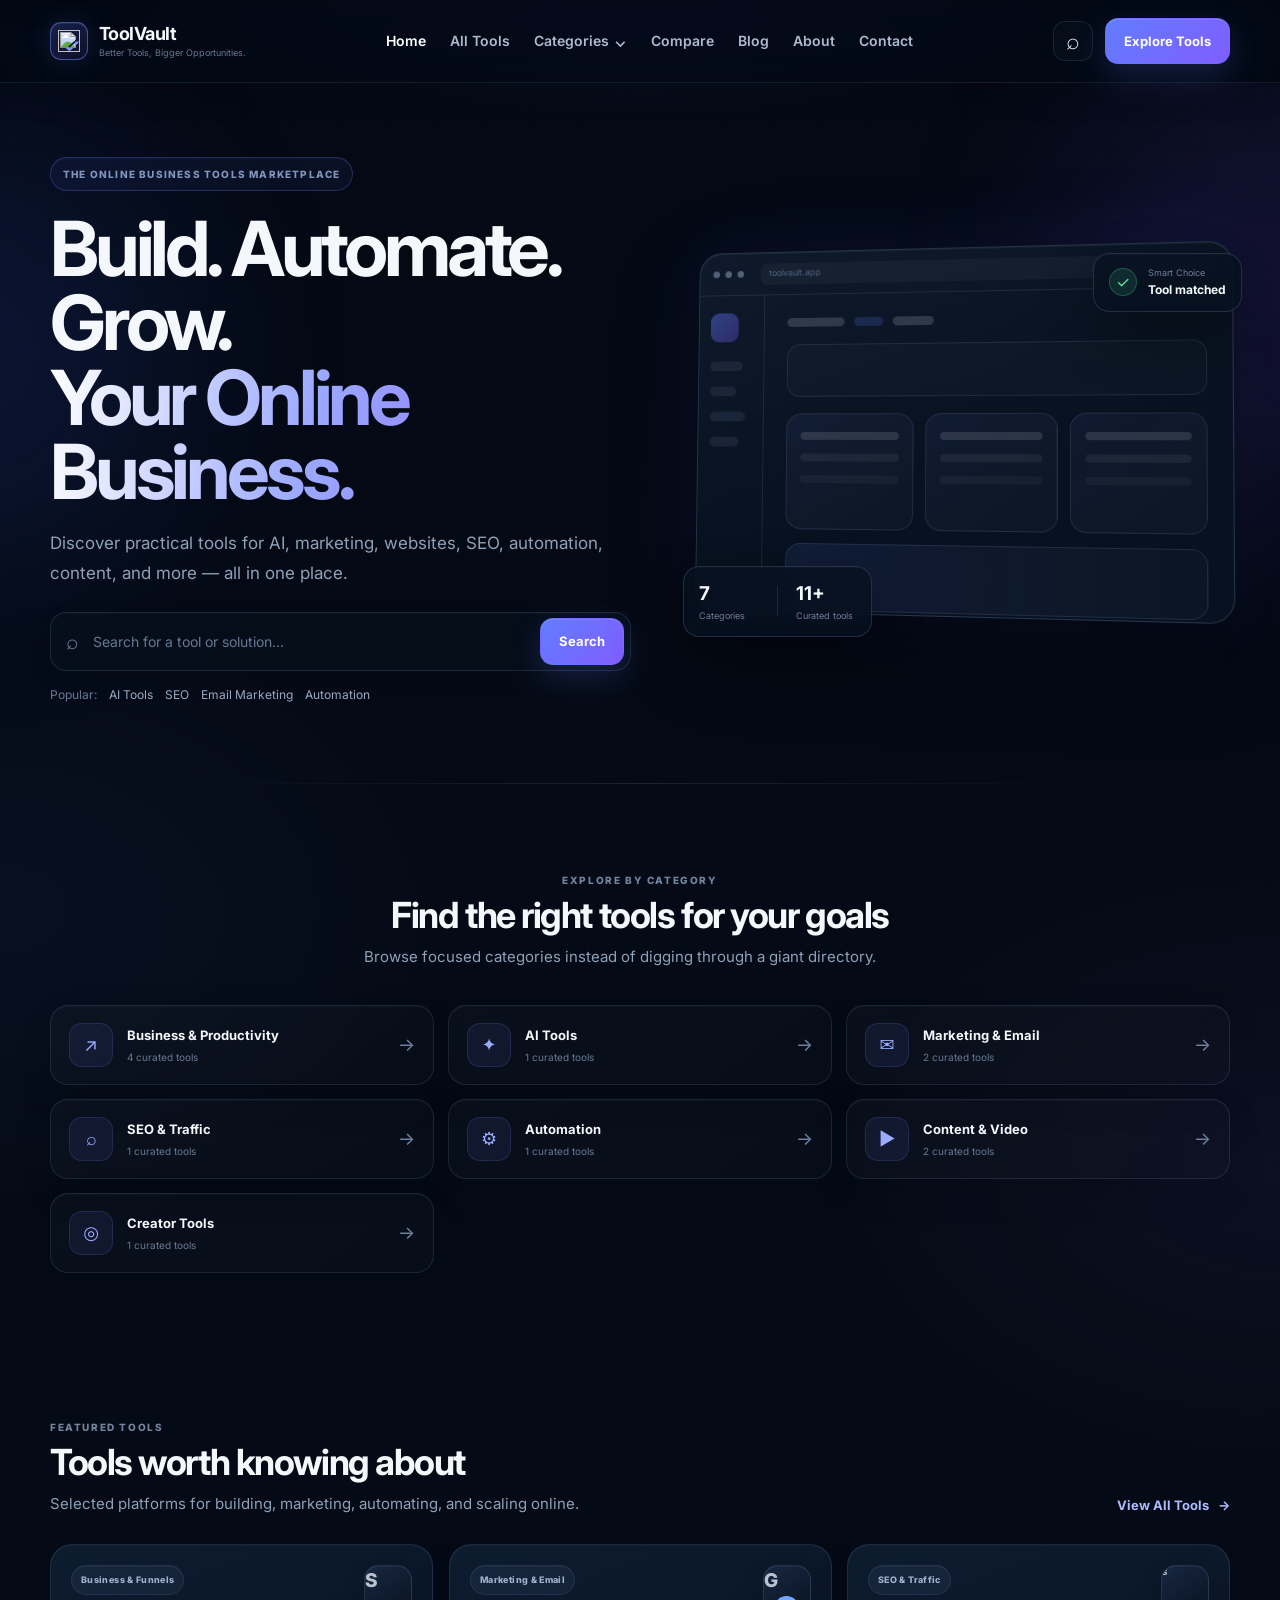
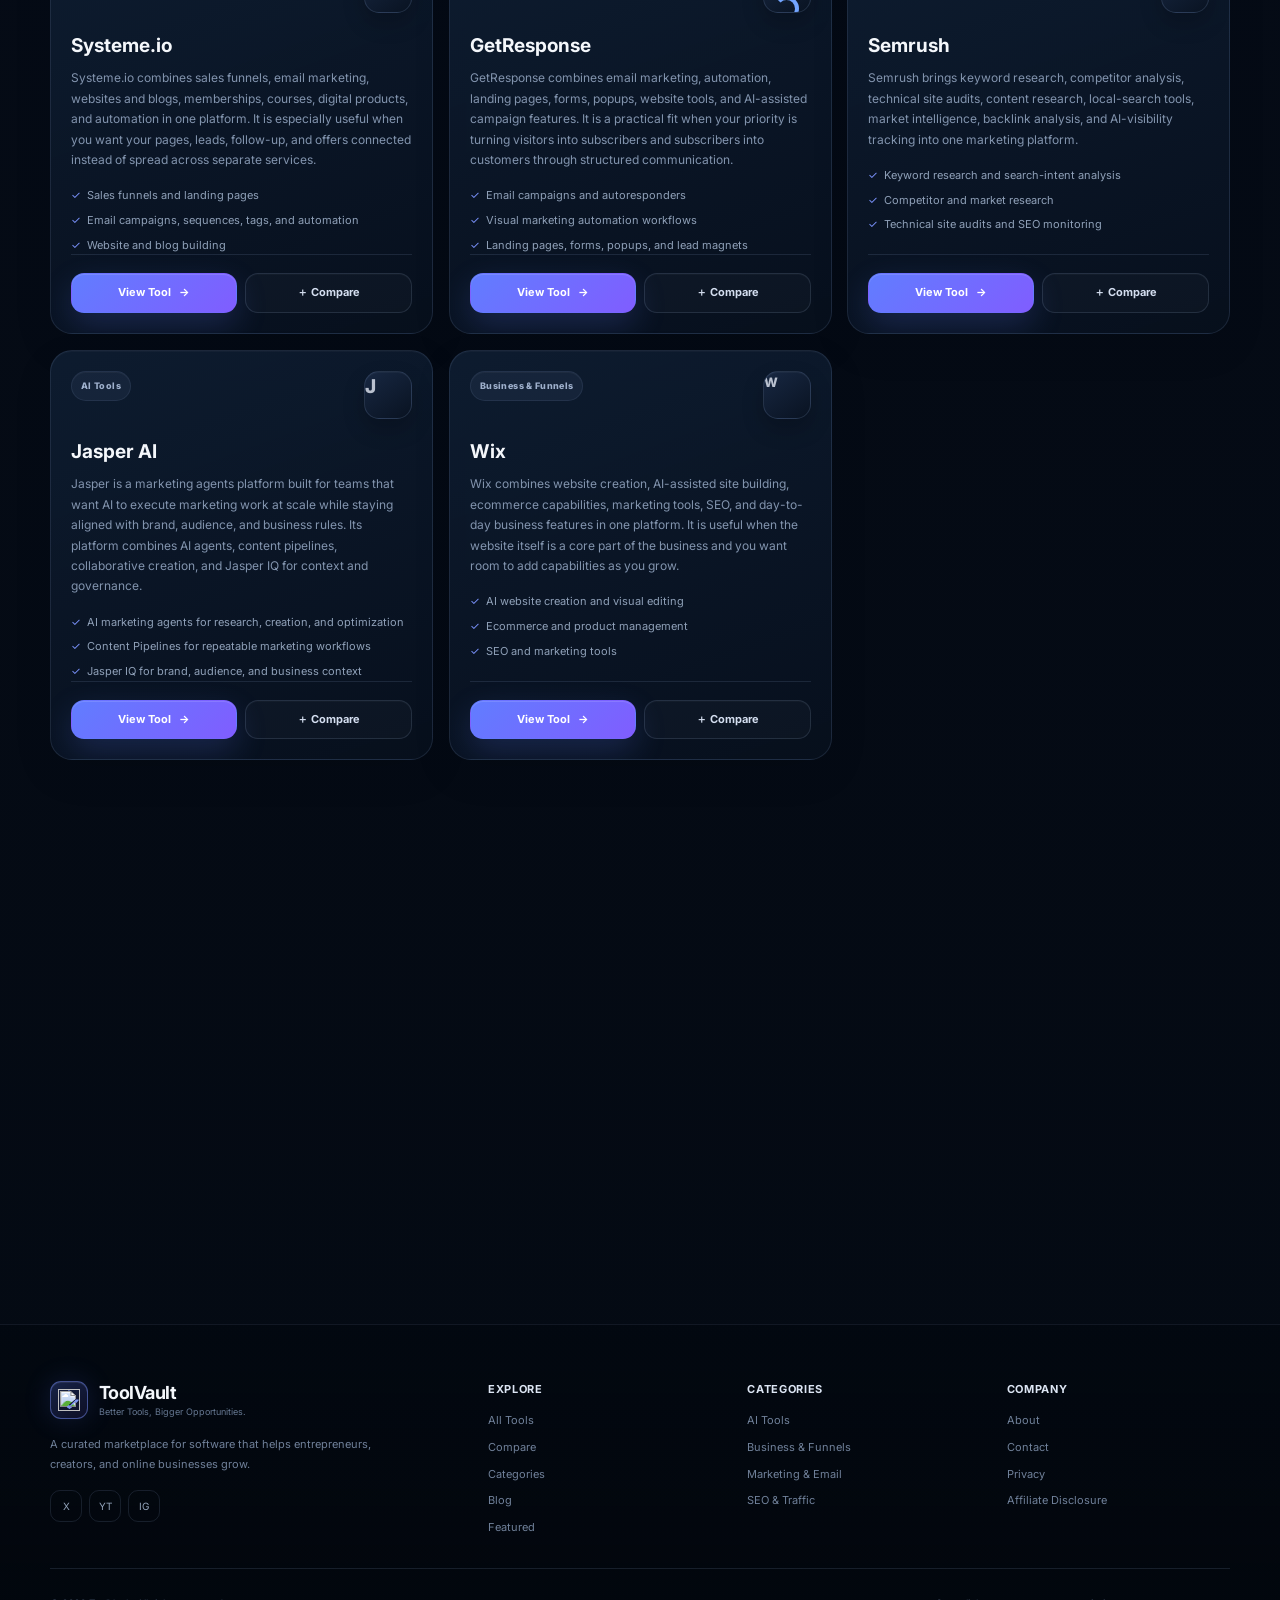
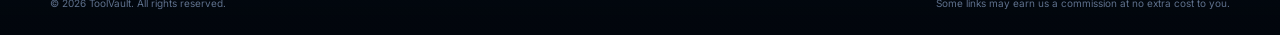
==== commit 79f878b6: "Create index.html" ====
--- a/index.html
+++ b/index.html
@@ -150,7 +150,7 @@
         <div class="container">
             <div class="footer-main">
                 <div class="footer-brand"><a class="brand" href="index.html"><span class="brand-mark" aria-hidden="true"><span class="brand-mark-fallback"></span><img class="brand-logo" src="assets/brand/toolvault-brand.png" alt="" loading="eager" onload="this.previousElementSibling.hidden=true" onerror="this.hidden=true"></span><span class="brand-copy"><strong>ToolVault</strong><small>Better Tools, Bigger Opportunities.</small></span></a><p>A curated marketplace for software that helps entrepreneurs, creators, and online businesses grow.</p><div class="footer-socials"><a href="#" aria-label="X">X</a><a href="#" aria-label="YouTube">YT</a><a href="#" aria-label="Instagram">IG</a></div></div>
-                <div class="footer-column"><h3>Explore</h3><a href="tools.html">All Tools</a><a href="categories.html">Categories</a><a href="blog.html">Blog</a><a href="tools.html?sort=featured">Featured</a></div>
+                <div class="footer-column"><h3>Explore</h3><a href="tools.html">All Tools</a><a href="compare.html">Compare</a><a href="categories.html">Categories</a><a href="blog.html">Blog</a><a href="tools.html?sort=featured">Featured</a></div>
                 <div class="footer-column"><h3>Categories</h3><a href="categories.html?category=ai">AI Tools</a><a href="categories.html?category=business">Business &amp; Funnels</a><a href="categories.html?category=marketing">Marketing &amp; Email</a><a href="categories.html?category=seo">SEO &amp; Traffic</a></div>
                 <div class="footer-column"><h3>Company</h3><a href="about.html">About</a><a href="contact.html">Contact</a><a href="about.html#privacy">Privacy</a><a href="about.html#disclosure">Affiliate Disclosure</a></div>
             </div>
--- a/style.css
+++ b/style.css
@@ -1,5 +1,5 @@
 :root{--bg:#050B16;--bg-soft:#081120;--surface:#0b1627;--surface-2:#0f1c2e;--line:rgba(144,170,204,.15);--line-strong:rgba(144,170,204,.25);--text:#f4f7fb;--muted:#8fa1b7;--muted-2:#667892;--primary:#5d7cff;--primary-2:#7c57ff;--glow:rgba(93,124,255,.34);--success:#60e6a7;--radius:22px;--shadow:0 20px 70px rgba(0,0,0,.3);--container:1180px}
-*{box-sizing:border-box}html{scroll-behavior:smooth}body{margin:0;background:radial-gradient(circle at 50% -10%,rgba(43,69,134,.16),transparent 34%),var(--bg);color:var(--text);font-family:Inter,system-ui,sans-serif;line-height:1.6;min-height:100vh}a{color:inherit;text-decoration:none}button,input,select,textarea{font:inherit}button{cursor:pointer}.container{width:min(calc(100% - 40px),var(--container));margin:0 auto}.site-header{position:sticky;top:0;z-index:50;background:rgba(5,11,22,.82);backdrop-filter:blur(18px);border-bottom:1px solid rgba(144,170,204,.08)}.header-inner{display:flex;align-items:center;justify-content:space-between;gap:28px;min-height:82px}.brand{display:inline-flex;align-items:center;gap:11px;flex:0 0 auto}.brand-mark{width:38px;height:38px;border:1px solid rgba(108,137,255,.5);border-radius:11px;display:grid;place-items:center;background:linear-gradient(145deg,rgba(91,124,255,.2),rgba(124,87,255,.08));box-shadow:0 0 24px rgba(91,124,255,.14)}.brand-mark span{display:block;width:15px;height:15px;border:3px solid #86a0ff;border-top-color:transparent;transform:rotate(45deg);border-radius:4px}.brand-copy{display:flex;flex-direction:column;line-height:1.12}.brand-copy strong{font-size:18px;letter-spacing:-.03em}.brand-copy small{font-size:9px;color:var(--muted-2);margin-top:4px;white-space:nowrap}.main-nav{display:flex;align-items:center;gap:24px}.nav-link{border:0;background:none;color:#aebbd0;font-size:14px;font-weight:600;padding:9px 0;transition:.2s}.nav-link:hover,.nav-link.active{color:#fff}.nav-dropdown{position:relative}.dropdown-trigger{display:flex;align-items:center;gap:5px}.chevron{font-size:16px;line-height:1}.dropdown-menu{position:absolute;left:50%;top:calc(100% + 14px);transform:translateX(-50%) translateY(8px);width:235px;padding:10px;border:1px solid var(--line);background:rgba(11,22,39,.97);border-radius:16px;box-shadow:var(--shadow);opacity:0;pointer-events:none;transition:.2s}.nav-dropdown:hover .dropdown-menu,.nav-dropdown.open .dropdown-menu{opacity:1;pointer-events:auto;transform:translateX(-50%) translateY(0)}.dropdown-menu a{display:block;padding:10px 12px;border-radius:10px;color:#b5c1d2;font-size:13px}.dropdown-menu a:hover{background:rgba(93,124,255,.1);color:#fff}.header-actions{display:flex;align-items:center;gap:12px}.icon-button{width:40px;height:40px;border:1px solid var(--line);border-radius:12px;background:rgba(255,255,255,.02);color:#dce7f8;font-size:23px}.btn{display:inline-flex;align-items:center;justify-content:center;gap:8px;border:1px solid transparent;border-radius:12px;padding:12px 18px;font-weight:700;font-size:13px;transition:.2s}.btn-primary{color:#fff;background:linear-gradient(135deg,var(--primary),var(--primary-2));box-shadow:0 10px 28px rgba(93,124,255,.2)}.btn-primary:hover{transform:translateY(-1px);box-shadow:0 14px 34px rgba(93,124,255,.3)}.btn-outline{border-color:var(--line-strong);background:rgba(255,255,255,.02);color:#d4def0}.btn-outline:hover{background:rgba(255,255,255,.04);border-color:rgba(137,158,255,.34)}.mobile-menu-toggle{display:none;width:42px;height:42px;border:1px solid var(--line);border-radius:12px;background:transparent;padding:10px}.mobile-menu-toggle span{display:block;height:2px;background:#fff;margin:4px 0;border-radius:2px}.mobile-nav{display:none}.search-overlay{position:fixed;inset:0;z-index:90;display:none}.search-overlay.open{display:block}.search-overlay-backdrop{position:absolute;inset:0;background:rgba(0,0,0,.64);backdrop-filter:blur(7px)}.search-panel{position:relative;width:min(760px,calc(100% - 32px));margin:110px auto 0;border:1px solid var(--line);background:#091322;border-radius:24px;padding:28px;box-shadow:var(--shadow)}.search-panel-header{display:flex;justify-content:space-between;align-items:flex-start;margin-bottom:24px}.search-panel-header h2{margin:4px 0 0;font-size:26px}.search-close,.sidebar-close{border:0;background:transparent;color:#9db0c8;font-size:28px}.eyebrow{display:block;color:#7185a0;font-size:10px;font-weight:800;letter-spacing:.16em}.search-field{display:flex;align-items:center;gap:12px;padding:5px 6px 5px 15px;background:#07111f;border:1px solid rgba(151,177,214,.16);border-radius:16px;min-height:58px;box-shadow:inset 0 1px 0 rgba(255,255,255,.025)}.search-field>span{color:#7083a0;font-size:21px}.search-field input{min-width:0;flex:1;background:transparent;border:0;outline:0;color:#fff;font-size:14px}.search-field input::placeholder{color:#657994}.search-field.large{min-height:64px}.hero-section,.page-hero{position:relative;overflow:hidden}.hero-section{padding:74px 0 80px}.hero-glow,.page-hero-glow{position:absolute;width:420px;height:420px;border-radius:50%;filter:blur(90px);pointer-events:none}.hero-glow-left,.page-hero-glow-left{left:-240px;top:60px;background:rgba(59,92,235,.13)}.hero-glow-right,.page-hero-glow-right{right:-200px;top:0;background:rgba(124,87,255,.12)}.hero-grid{display:grid;grid-template-columns:1.03fr .97fr;gap:52px;align-items:center}.hero-content{max-width:650px}.hero-badge{display:inline-flex;padding:8px 12px;border:1px solid rgba(104,132,255,.25);border-radius:999px;background:rgba(84,111,236,.06);color:#8195bd;font-size:10px;font-weight:800;letter-spacing:.12em}.hero-content h1{font-size:clamp(44px,6vw,76px);line-height:.98;letter-spacing:-.055em;margin:20px 0}.hero-content h1 span{display:block;background:linear-gradient(100deg,#fff 0%,#9ba9ff 45%,#8a6cff 90%);-webkit-background-clip:text;background-clip:text;color:transparent}.hero-content>p{max-width:590px;font-size:17px;color:var(--muted);line-height:1.75;margin:0 0 24px}.hero-search{max-width:620px}.hero-quick-links{display:flex;flex-wrap:wrap;gap:12px;margin-top:14px;color:#687a95;font-size:12px}.hero-quick-links a{color:#98a9c1}.hero-quick-links a:hover{color:#fff}.hero-visual{position:relative;min-height:500px;display:grid;place-items:center}.hero-device{width:min(100%,540px);height:370px;border:1px solid rgba(143,172,212,.22);border-radius:24px;background:linear-gradient(160deg,#0e1a2b,#07111f 60%);box-shadow:0 30px 80px rgba(0,0,0,.45),0 0 80px rgba(79,102,255,.11);overflow:hidden;transform:perspective(900px) rotateY(-7deg) rotateX(2deg)}.device-topbar{height:44px;border-bottom:1px solid var(--line);display:flex;align-items:center;gap:6px;padding:0 14px}.device-topbar>span{width:7px;height:7px;border-radius:50%;background:#526177}.device-url{margin-left:12px;height:22px;flex:1;border-radius:7px;background:rgba(255,255,255,.035);color:#526580;font-size:9px;display:flex;align-items:center;padding:0 9px}.device-content{display:grid;grid-template-columns:70px 1fr;height:326px}.device-sidebar{padding:18px 12px;border-right:1px solid var(--line);display:flex;flex-direction:column;gap:16px}.mini-brand{width:30px;height:30px;border-radius:9px;background:linear-gradient(135deg,rgba(96,125,255,.42),rgba(124,87,255,.3));margin-bottom:4px}.device-sidebar span{height:10px;border-radius:999px;background:rgba(132,154,185,.12)}.device-sidebar span:nth-of-type(1){width:35px}.device-sidebar span:nth-of-type(2){width:28px}.device-sidebar span:nth-of-type(3){width:38px}.device-sidebar span:nth-of-type(4){width:31px}.device-main{padding:24px}.mini-heading{display:flex;gap:10px;margin-bottom:18px}.mini-heading i{height:9px;width:60px;background:rgba(236,243,255,.16);border-radius:8px}.mini-heading i:nth-child(2){width:30px;background:rgba(103,130,255,.18)}.mini-heading i:nth-child(3){width:42px}.mini-search{height:54px;border-radius:14px;border:1px solid rgba(135,164,207,.15);background:rgba(255,255,255,.02);margin-bottom:17px}.mini-cards{display:grid;grid-template-columns:repeat(3,1fr);gap:12px}.mini-cards div{height:118px;border-radius:16px;background:linear-gradient(145deg,rgba(114,136,255,.08),rgba(255,255,255,.025));border:1px solid var(--line);position:relative;overflow:hidden}.mini-cards div:after{content:"";position:absolute;left:14px;right:14px;top:18px;height:8px;border-radius:7px;background:rgba(255,255,255,.12);box-shadow:0 22px 0 rgba(255,255,255,.06),0 44px 0 rgba(255,255,255,.04)}.mini-wide{height:68px;border:1px solid var(--line);border-radius:16px;margin-top:14px;background:linear-gradient(90deg,rgba(99,127,255,.11),rgba(255,255,255,.02))}.floating-card{position:absolute;display:flex;align-items:center;gap:11px;padding:12px 15px;border:1px solid rgba(133,159,204,.18);background:rgba(8,18,32,.9);backdrop-filter:blur(14px);border-radius:16px;box-shadow:0 18px 48px rgba(0,0,0,.3)}.floating-card-top{right:-12px;top:72px}.floating-card-bottom{left:0;bottom:44px;display:flex;gap:18px}.floating-card small{display:block;color:#6f819b;font-size:9px}.floating-card strong{display:block;font-size:12px}.floating-dot{width:28px;height:28px;border-radius:50%;display:grid;place-items:center;background:rgba(74,224,161,.12);color:var(--success);border:1px solid rgba(74,224,161,.25)}.floating-card-bottom>div{min-width:60px}.floating-card-bottom>div strong{font-size:19px}.floating-card-bottom em{width:1px;height:30px;background:var(--line)}.section-heading{max-width:720px}.centered{margin:0 auto;text-align:center}.section-heading h2,.page-hero-content h1{margin:8px 0 10px;letter-spacing:-.04em}.section-heading h2{font-size:36px}.section-heading p{margin:0;color:var(--muted);font-size:15px}.categories-section{padding:92px 0 74px}.category-grid{margin-top:36px;display:grid;grid-template-columns:repeat(3,1fr);gap:14px}.category-card{display:flex;align-items:center;gap:14px;padding:17px 18px;border:1px solid var(--line);background:linear-gradient(145deg,rgba(255,255,255,.025),rgba(255,255,255,.015));border-radius:18px;transition:.2s}.category-card:hover{transform:translateY(-3px);border-color:rgba(108,139,255,.3);background:linear-gradient(145deg,rgba(91,124,255,.07),rgba(255,255,255,.02))}.category-icon{width:44px;height:44px;border-radius:13px;display:grid;place-items:center;background:rgba(102,126,255,.09);border:1px solid rgba(112,139,255,.16);color:#9aacff;font-size:18px}.category-content{display:flex;flex-direction:column;min-width:0}.category-content strong{font-size:13px}.category-content small{font-size:10px;color:#687a95;margin-top:3px}.category-arrow{margin-left:auto;color:#7084a3;font-size:18px}.featured-section{padding:58px 0 82px}.section-heading-row{display:flex;align-items:end;justify-content:space-between;gap:22px}.text-link{color:#aebcff;font-size:13px;font-weight:700}.text-link span{margin-left:6px}.featured-tools-grid{display:grid;grid-template-columns:repeat(3,1fr);gap:16px;margin-top:28px}.tool-card{border:1px solid var(--line);background:linear-gradient(160deg,rgba(14,28,48,.9),rgba(7,16,29,.95));border-radius:22px;padding:18px;min-width:0;transition:.22s;box-shadow:inset 0 1px 0 rgba(255,255,255,.02)}.tool-card:hover{transform:translateY(-4px);border-color:rgba(106,137,255,.32);box-shadow:0 20px 60px rgba(0,0,0,.24)}.tool-card-top{display:flex;align-items:flex-start;justify-content:space-between;gap:10px}.tool-category-badge{font-size:9px;font-weight:800;letter-spacing:.04em;padding:7px 9px;border-radius:999px;color:#9eb0cc;background:rgba(124,145,182,.09);border:1px solid rgba(124,145,182,.14)}.tool-logo{width:48px;height:48px;border-radius:15px;border:1px solid rgba(127,152,195,.17);background:linear-gradient(145deg,#14223a,#0b1627);display:grid;place-items:center;font-weight:800;font-size:19px;color:#e9effa;box-shadow:0 8px 18px rgba(0,0,0,.18)}.tool-logo span{display:block}.systeme-logo{color:#ffb38b}.getresponse-logo:after{content:"";width:17px;height:17px;border:4px solid #73a5ff;border-left-color:transparent;border-radius:50%}.semrush-logo{font-size:8px;letter-spacing:.08em;color:#ffb45f}.semrush-dot{width:9px;height:9px;border-radius:50%;background:#ff7a59}.jasper-logo{color:#b7a2ff}.wix-logo{font-size:13px}.canva-logo{background:linear-gradient(135deg,#1c253e,#0e1730);color:#9faeff}.zapier-logo{color:#ffb65b}.hubspot-logo{color:#ff9f65}.notion-logo{color:#fff}.tubebuddy-logo{color:#ff6e6e}.clickup-logo{color:#b2a4ff}.descript-logo{color:#ff9adc}.tool-card-body h3{font-size:19px;margin:18px 0 7px}.tool-card-body p{font-size:12px;color:#8294ae;line-height:1.7;margin:0}.tool-feature-list{list-style:none;padding:0;margin:18px 0 0;display:grid;gap:7px}.tool-feature-list li{font-size:11px;color:#8fa0b8}.tool-feature-list span{color:#7c94ff;margin-right:6px}.tool-card-footer{margin-top:20px;padding-top:16px;border-top:1px solid var(--line)}.btn-small{padding:10px 13px;font-size:11px}.trust-section{padding:0 0 82px}.trust-grid{display:grid;grid-template-columns:repeat(4,1fr);border:1px solid var(--line);border-radius:22px;overflow:hidden;background:rgba(255,255,255,.015)}.trust-item{display:flex;gap:12px;padding:22px;border-right:1px solid var(--line)}.trust-item:last-child{border-right:0}.trust-icon{width:34px;height:34px;border-radius:11px;display:grid;place-items:center;background:rgba(94,121,255,.09);color:#9eaeff;border:1px solid rgba(110,136,255,.16);flex:0 0 auto}.trust-item strong{font-size:12px}.trust-item p{margin:5px 0 0;color:#6f819b;font-size:10px;line-height:1.6}.cta-section{position:relative;padding:20px 0 90px}.cta-bg-glow{position:absolute;width:600px;height:220px;left:50%;bottom:20px;transform:translateX(-50%);border-radius:50%;background:rgba(82,100,255,.09);filter:blur(70px)}.cta-card{position:relative;display:flex;align-items:center;justify-content:space-between;gap:28px;padding:34px 36px;border:1px solid rgba(106,135,255,.22);border-radius:24px;background:linear-gradient(120deg,rgba(73,96,179,.13),rgba(76,56,146,.1));overflow:hidden}.cta-content{display:flex;gap:16px;align-items:flex-start}.cta-content h2{margin:7px 0 7px;font-size:29px;letter-spacing:-.04em}.cta-content p{margin:0;color:#8394ad;font-size:13px}.cta-mini-icon{width:40px;height:40px;border-radius:12px;display:grid;place-items:center;background:rgba(117,124,255,.12);color:#abb5ff;border:1px solid rgba(117,124,255,.18)}.page-hero{padding:72px 0 64px}.page-hero.compact{padding-bottom:54px}.page-hero-content{max-width:760px}.page-hero-content h1{font-size:clamp(38px,5vw,64px);line-height:1.02}.page-hero-content p{margin:0;color:var(--muted);font-size:15px;max-width:650px}.marketplace-search{margin-top:24px;max-width:650px}.tools-marketplace-section{padding:20px 0 70px}.marketplace-toolbar{display:flex;align-items:center;justify-content:space-between;gap:16px;margin-bottom:22px}.toolbar-results{display:flex;gap:5px;align-items:center;color:#6f819b;font-size:12px}.toolbar-results strong{color:#fff}.toolbar-controls{display:flex;gap:10px;align-items:center}.sort-control{display:flex;align-items:center;gap:9px;color:#72839b;font-size:11px}.sort-control select{border:1px solid var(--line);background:#091422;color:#dce5f5;border-radius:10px;padding:10px 12px;outline:0}.filter-mobile-toggle{display:none}.marketplace-layout{display:grid;grid-template-columns:250px 1fr;gap:22px;align-items:start}.tools-sidebar{position:sticky;top:104px;border:1px solid var(--line);background:#081220;border-radius:20px;padding:18px}.sidebar-header{display:flex;justify-content:space-between;align-items:flex-start}.sidebar-header h3{margin:5px 0 0;font-size:16px}.sidebar-close{display:none}.filter-group{padding:18px 0;border-bottom:1px solid var(--line)}.filter-group:last-of-type{border-bottom:0}.filter-title{font-size:11px;color:#cbd7e7;font-weight:800;margin-bottom:12px}.filter-option,.filter-check-option{display:flex;align-items:center;gap:9px;color:#8193ac;font-size:11px;padding:7px 0;cursor:pointer}.filter-option input,.filter-check-option input{display:none}.custom-radio{width:15px;height:15px;border-radius:50%;border:1px solid #52657f;position:relative}.filter-option input:checked + .custom-radio{border-color:#7f94ff}.filter-option input:checked + .custom-radio:after{content:"";position:absolute;inset:3px;border-radius:50%;background:#7f94ff}.custom-checkbox{width:15px;height:15px;border-radius:4px;border:1px solid #52657f}.filter-check-option input:checked + .custom-checkbox{background:linear-gradient(135deg,var(--primary),var(--primary-2));border-color:transparent;position:relative}.filter-check-option input:checked + .custom-checkbox:after{content:"✓";position:absolute;inset:0;display:grid;place-items:center;color:#fff;font-size:10px}.reset-filters{width:100%;border:0;background:transparent;color:#8295b1;font-size:11px;padding:13px 0;text-align:left}.reset-filters:hover{color:#fff}.tools-grid{display:grid;grid-template-columns:repeat(2,minmax(0,1fr));gap:16px}.tools-grid .tool-card.hidden-by-page{display:none}.tools-empty-state{text-align:center;padding:70px 20px;border:1px dashed var(--line-strong);border-radius:20px}.empty-state-icon{font-size:32px;color:#8094ff}.tools-empty-state h3{margin:12px 0 7px}.tools-empty-state p{color:#74859f;font-size:13px}.load-more-wrap{text-align:center;padding-top:28px}.affiliate-note-section{padding:0 0 70px}.affiliate-note{display:flex;gap:14px;align-items:flex-start;padding:18px 20px;border:1px solid var(--line);border-radius:18px;background:rgba(255,255,255,.015)}.affiliate-note-icon{font-size:20px;color:#8095ff}.affiliate-note p{margin:0;color:#798ba5;font-size:11px}.affiliate-note strong{color:#cad5e6}.categories-page-section,.blog-section,.content-section,.tool-detail-section{padding:10px 0 88px}.category-directory{display:grid;grid-template-columns:repeat(2,1fr);gap:16px}.category-directory .category-card{min-height:112px;padding:22px}.category-directory .category-card strong{font-size:15px}.category-directory .category-card p{margin:5px 0 0;color:#74859f;font-size:11px;line-height:1.6}.blog-grid{display:grid;grid-template-columns:repeat(3,1fr);gap:16px}.blog-card{border:1px solid var(--line);border-radius:21px;padding:22px;background:linear-gradient(155deg,rgba(15,29,48,.92),rgba(7,16,29,.92));min-height:240px}.blog-tag{font-size:9px;color:#92a4ff;font-weight:800;letter-spacing:.12em}.blog-card h3{font-size:20px;line-height:1.25;margin:13px 0 10px}.blog-card p{color:#7f91aa;font-size:12px;line-height:1.75}.blog-card a{display:inline-flex;margin-top:14px;color:#9eafff;font-size:12px;font-weight:700}.content-narrow{max-width:900px}.content-card{border:1px solid var(--line);border-radius:22px;background:rgba(9,19,33,.8);padding:28px;box-shadow:var(--shadow)}.content-card h2{font-size:23px;margin:25px 0 8px}.content-card h2:first-child{margin-top:0}.content-card p{color:#8394ad;font-size:13px;line-height:1.8}.contact-layout{display:grid;grid-template-columns:1.35fr .85fr;gap:18px;align-items:start;max-width:1000px}.contact-form{display:grid;gap:16px}.contact-form label{display:grid;gap:8px;color:#aebdd1;font-size:12px;font-weight:700}.contact-form input,.contact-form select,.contact-form textarea{width:100%;border:1px solid var(--line);background:#07111f;color:#eef4ff;border-radius:13px;padding:12px 13px;outline:0}.contact-form input:focus,.contact-form select:focus,.contact-form textarea:focus{border-color:rgba(113,140,255,.55)}.contact-aside h2{font-size:22px;line-height:1.25}.contact-aside p{margin-bottom:20px}.form-message{padding:11px 12px;border:1px solid rgba(95,225,167,.18);background:rgba(95,225,167,.06);color:#8fdeb9!important;border-radius:12px}.back-link{display:inline-flex;margin-bottom:18px;color:#8799b2;font-size:12px}.tool-detail-section{padding-top:48px}.tool-detail-hero{display:grid;grid-template-columns:220px 1fr;gap:26px;align-items:start}.detail-logo{width:120px;height:120px;border-radius:28px}.detail-kicker{display:flex;gap:8px;align-items:center;flex-wrap:wrap}.detail-title{font-size:clamp(38px,5vw,60px);line-height:1;letter-spacing:-.05em;margin:10px 0}.detail-description{max-width:720px;color:#8b9cb3;font-size:15px;line-height:1.75}.detail-actions{display:flex;gap:10px;flex-wrap:wrap;margin-top:22px}.detail-disclosure{margin-top:14px;color:#657892;font-size:10px}.detail-panels{display:grid;grid-template-columns:1fr 1fr;gap:16px;margin-top:26px}.detail-panel{border:1px solid var(--line);background:rgba(8,18,32,.78);border-radius:20px;padding:22px}.detail-panel h2{font-size:17px;margin:0 0 12px}.detail-panel ul{list-style:none;margin:0;padding:0;display:grid;gap:9px}.detail-panel li{font-size:12px;color:#8293aa}.detail-panel li:before{content:"✓";color:#90a2ff;margin-right:7px}.site-footer{border-top:1px solid rgba(144,170,204,.08);padding:56px 0 24px;background:rgba(2,7,14,.5)}.footer-main{display:grid;grid-template-columns:1.8fr repeat(3,1fr);gap:36px}.footer-brand>p{max-width:360px;color:#70819a;font-size:11px;line-height:1.8;margin:16px 0}.footer-socials{display:flex;gap:7px}.footer-socials a{display:grid;place-items:center;min-width:32px;height:32px;padding:0 8px;border:1px solid var(--line);border-radius:10px;color:#94a5bb;font-size:10px}.footer-column{display:flex;flex-direction:column;gap:9px}.footer-column h3{margin:0 0 5px;font-size:11px;letter-spacing:.06em;text-transform:uppercase;color:#dce5f3}.footer-column a{color:#70819a;font-size:11px}.footer-column a:hover{color:#fff}.footer-bottom{display:flex;justify-content:space-between;gap:20px;padding-top:26px;margin-top:32px;border-top:1px solid var(--line);color:#5e718d;font-size:10px}.footer-bottom p{margin:0}
+*{box-sizing:border-box}html{scroll-behavior:smooth}body{margin:0;background:radial-gradient(circle at 50% -10%,rgba(43,69,134,.16),transparent 34%),var(--bg);color:var(--text);font-family:Inter,system-ui,sans-serif;line-height:1.6;min-height:100vh}a{color:inherit;text-decoration:none}button,input,select,textarea{font:inherit}button{cursor:pointer}.container{width:min(calc(100% - 40px),var(--container));margin:0 auto}.site-header{position:sticky;top:0;z-index:50;background:rgba(5,11,22,.82);backdrop-filter:blur(18px);border-bottom:1px solid rgba(144,170,204,.08)}.header-inner{display:flex;align-items:center;justify-content:space-between;gap:28px;min-height:82px}.brand{display:inline-flex;align-items:center;gap:11px;flex:0 0 auto}.brand-mark{width:38px;height:38px;border:1px solid rgba(108,137,255,.5);border-radius:11px;display:grid;place-items:center;background:linear-gradient(145deg,rgba(91,124,255,.2),rgba(124,87,255,.08));box-shadow:0 0 24px rgba(91,124,255,.14)}.brand-mark-fallback{display:block!important;width:15px;height:15px;border:3px solid #86a0ff;border-top-color:transparent;transform:rotate(45deg);border-radius:4px}.brand-logo{display:block;width:24px;height:24px;object-fit:contain;border-radius:6px}.brand-copy{display:flex;flex-direction:column;line-height:1.12}.brand-copy strong{font-size:18px;letter-spacing:-.03em}.brand-copy small{font-size:9px;color:var(--muted-2);margin-top:4px;white-space:nowrap}.main-nav{display:flex;align-items:center;gap:24px}.nav-link{border:0;background:none;color:#aebbd0;font-size:14px;font-weight:600;padding:9px 0;transition:.2s}.nav-link:hover,.nav-link.active{color:#fff}.nav-dropdown{position:relative}.dropdown-trigger{display:flex;align-items:center;gap:5px}.chevron{font-size:16px;line-height:1}.dropdown-menu{position:absolute;left:50%;top:calc(100% + 14px);transform:translateX(-50%) translateY(8px);width:235px;padding:10px;border:1px solid var(--line);background:rgba(11,22,39,.97);border-radius:16px;box-shadow:var(--shadow);opacity:0;pointer-events:none;transition:.2s}.nav-dropdown:hover .dropdown-menu,.nav-dropdown.open .dropdown-menu{opacity:1;pointer-events:auto;transform:translateX(-50%) translateY(0)}.dropdown-menu a{display:block;padding:10px 12px;border-radius:10px;color:#b5c1d2;font-size:13px}.dropdown-menu a:hover{background:rgba(93,124,255,.1);color:#fff}.header-actions{display:flex;align-items:center;gap:12px}.icon-button{width:40px;height:40px;border:1px solid var(--line);border-radius:12px;background:rgba(255,255,255,.02);color:#dce7f8;font-size:23px}.btn{display:inline-flex;align-items:center;justify-content:center;gap:8px;border:1px solid transparent;border-radius:12px;padding:12px 18px;font-weight:700;font-size:13px;transition:.2s}.btn-primary{color:#fff;background:linear-gradient(135deg,var(--primary),var(--primary-2));box-shadow:0 10px 28px rgba(93,124,255,.2)}.btn-primary:hover{transform:translateY(-1px);box-shadow:0 14px 34px rgba(93,124,255,.3)}.btn-outline{border-color:var(--line-strong);background:rgba(255,255,255,.02);color:#d4def0}.btn-outline:hover{background:rgba(255,255,255,.04);border-color:rgba(137,158,255,.34)}.mobile-menu-toggle{display:none;width:42px;height:42px;border:1px solid var(--line);border-radius:12px;background:transparent;padding:10px}.mobile-menu-toggle span{display:block;height:2px;background:#fff;margin:4px 0;border-radius:2px}.mobile-nav{display:none}.search-overlay{position:fixed;inset:0;z-index:90;display:none}.search-overlay.open{display:block}.search-overlay-backdrop{position:absolute;inset:0;background:rgba(0,0,0,.64);backdrop-filter:blur(7px)}.search-panel{position:relative;width:min(760px,calc(100% - 32px));margin:110px auto 0;border:1px solid var(--line);background:#091322;border-radius:24px;padding:28px;box-shadow:var(--shadow)}.search-panel-header{display:flex;justify-content:space-between;align-items:flex-start;margin-bottom:24px}.search-panel-header h2{margin:4px 0 0;font-size:26px}.search-close,.sidebar-close{border:0;background:transparent;color:#9db0c8;font-size:28px}.eyebrow{display:block;color:#7185a0;font-size:10px;font-weight:800;letter-spacing:.16em}.search-field{display:flex;align-items:center;gap:12px;padding:5px 6px 5px 15px;background:#07111f;border:1px solid rgba(151,177,214,.16);border-radius:16px;min-height:58px;box-shadow:inset 0 1px 0 rgba(255,255,255,.025)}.search-field>span{color:#7083a0;font-size:21px}.search-field input{min-width:0;flex:1;background:transparent;border:0;outline:0;color:#fff;font-size:14px}.search-field input::placeholder{color:#657994}.search-field.large{min-height:64px}.hero-section,.page-hero{position:relative;overflow:hidden}.hero-section{padding:74px 0 80px}.hero-glow,.page-hero-glow{position:absolute;width:420px;height:420px;border-radius:50%;filter:blur(90px);pointer-events:none}.hero-glow-left,.page-hero-glow-left{left:-240px;top:60px;background:rgba(59,92,235,.13)}.hero-glow-right,.page-hero-glow-right{right:-200px;top:0;background:rgba(124,87,255,.12)}.hero-grid{display:grid;grid-template-columns:1.03fr .97fr;gap:52px;align-items:center}.hero-content{max-width:650px}.hero-badge{display:inline-flex;padding:8px 12px;border:1px solid rgba(104,132,255,.25);border-radius:999px;background:rgba(84,111,236,.06);color:#8195bd;font-size:10px;font-weight:800;letter-spacing:.12em}.hero-content h1{font-size:clamp(44px,6vw,76px);line-height:.98;letter-spacing:-.055em;margin:20px 0}.hero-content h1 span{display:block;background:linear-gradient(100deg,#fff 0%,#9ba9ff 45%,#8a6cff 90%);-webkit-background-clip:text;background-clip:text;color:transparent}.hero-content>p{max-width:590px;font-size:17px;color:var(--muted);line-height:1.75;margin:0 0 24px}.hero-search{max-width:620px}.hero-quick-links{display:flex;flex-wrap:wrap;gap:12px;margin-top:14px;color:#687a95;font-size:12px}.hero-quick-links a{color:#98a9c1}.hero-quick-links a:hover{color:#fff}.hero-visual{position:relative;min-height:500px;display:grid;place-items:center}.hero-device{width:min(100%,540px);height:370px;border:1px solid rgba(143,172,212,.22);border-radius:24px;background:linear-gradient(160deg,#0e1a2b,#07111f 60%);box-shadow:0 30px 80px rgba(0,0,0,.45),0 0 80px rgba(79,102,255,.11);overflow:hidden;transform:perspective(900px) rotateY(-7deg) rotateX(2deg)}.device-topbar{height:44px;border-bottom:1px solid var(--line);display:flex;align-items:center;gap:6px;padding:0 14px}.device-topbar>span{width:7px;height:7px;border-radius:50%;background:#526177}.device-url{margin-left:12px;height:22px;flex:1;border-radius:7px;background:rgba(255,255,255,.035);color:#526580;font-size:9px;display:flex;align-items:center;padding:0 9px}.device-content{display:grid;grid-template-columns:70px 1fr;height:326px}.device-sidebar{padding:18px 12px;border-right:1px solid var(--line);display:flex;flex-direction:column;gap:16px}.mini-brand{width:30px;height:30px;border-radius:9px;background:linear-gradient(135deg,rgba(96,125,255,.42),rgba(124,87,255,.3));margin-bottom:4px}.device-sidebar span{height:10px;border-radius:999px;background:rgba(132,154,185,.12)}.device-sidebar span:nth-of-type(1){width:35px}.device-sidebar span:nth-of-type(2){width:28px}.device-sidebar span:nth-of-type(3){width:38px}.device-sidebar span:nth-of-type(4){width:31px}.device-main{padding:24px}.mini-heading{display:flex;gap:10px;margin-bottom:18px}.mini-heading i{height:9px;width:60px;background:rgba(236,243,255,.16);border-radius:8px}.mini-heading i:nth-child(2){width:30px;background:rgba(103,130,255,.18)}.mini-heading i:nth-child(3){width:42px}.mini-search{height:54px;border-radius:14px;border:1px solid rgba(135,164,207,.15);background:rgba(255,255,255,.02);margin-bottom:17px}.mini-cards{display:grid;grid-template-columns:repeat(3,1fr);gap:12px}.mini-cards div{height:118px;border-radius:16px;background:linear-gradient(145deg,rgba(114,136,255,.08),rgba(255,255,255,.025));border:1px solid var(--line);position:relative;overflow:hidden}.mini-cards div:after{content:"";position:absolute;left:14px;right:14px;top:18px;height:8px;border-radius:7px;background:rgba(255,255,255,.12);box-shadow:0 22px 0 rgba(255,255,255,.06),0 44px 0 rgba(255,255,255,.04)}.mini-wide{height:68px;border:1px solid var(--line);border-radius:16px;margin-top:14px;background:linear-gradient(90deg,rgba(99,127,255,.11),rgba(255,255,255,.02))}.floating-card{position:absolute;display:flex;align-items:center;gap:11px;padding:12px 15px;border:1px solid rgba(133,159,204,.18);background:rgba(8,18,32,.9);backdrop-filter:blur(14px);border-radius:16px;box-shadow:0 18px 48px rgba(0,0,0,.3)}.floating-card-top{right:-12px;top:72px}.floating-card-bottom{left:0;bottom:44px;display:flex;gap:18px}.floating-card small{display:block;color:#6f819b;font-size:9px}.floating-card strong{display:block;font-size:12px}.floating-dot{width:28px;height:28px;border-radius:50%;display:grid;place-items:center;background:rgba(74,224,161,.12);color:var(--success);border:1px solid rgba(74,224,161,.25)}.floating-card-bottom>div{min-width:60px}.floating-card-bottom>div strong{font-size:19px}.floating-card-bottom em{width:1px;height:30px;background:var(--line)}.section-heading{max-width:720px}.centered{margin:0 auto;text-align:center}.section-heading h2,.page-hero-content h1{margin:8px 0 10px;letter-spacing:-.04em}.section-heading h2{font-size:36px}.section-heading p{margin:0;color:var(--muted);font-size:15px}.categories-section{padding:92px 0 74px}.category-grid{margin-top:36px;display:grid;grid-template-columns:repeat(3,1fr);gap:14px}.category-card{display:flex;align-items:center;gap:14px;padding:17px 18px;border:1px solid var(--line);background:linear-gradient(145deg,rgba(255,255,255,.025),rgba(255,255,255,.015));border-radius:18px;transition:.2s}.category-card:hover{transform:translateY(-3px);border-color:rgba(108,139,255,.3);background:linear-gradient(145deg,rgba(91,124,255,.07),rgba(255,255,255,.02))}.category-icon{width:44px;height:44px;border-radius:13px;display:grid;place-items:center;background:rgba(102,126,255,.09);border:1px solid rgba(112,139,255,.16);color:#9aacff;font-size:18px}.category-content{display:flex;flex-direction:column;min-width:0}.category-content strong{font-size:13px}.category-content small{font-size:10px;color:#687a95;margin-top:3px}.category-arrow{margin-left:auto;color:#7084a3;font-size:18px}.featured-section{padding:58px 0 82px}.section-heading-row{display:flex;align-items:end;justify-content:space-between;gap:22px}.text-link{color:#aebcff;font-size:13px;font-weight:700}.text-link span{margin-left:6px}.featured-tools-grid{display:grid;grid-template-columns:repeat(3,1fr);gap:16px;margin-top:28px}.tool-card{border:1px solid var(--line);background:linear-gradient(160deg,rgba(14,28,48,.9),rgba(7,16,29,.95));border-radius:22px;padding:18px;min-width:0;transition:.22s;box-shadow:inset 0 1px 0 rgba(255,255,255,.02)}.tool-card:hover{transform:translateY(-4px);border-color:rgba(106,137,255,.32);box-shadow:0 20px 60px rgba(0,0,0,.24)}.tool-card-top{display:flex;align-items:flex-start;justify-content:space-between;gap:10px}.tool-category-badge{font-size:9px;font-weight:800;letter-spacing:.04em;padding:7px 9px;border-radius:999px;color:#9eb0cc;background:rgba(124,145,182,.09);border:1px solid rgba(124,145,182,.14)}.tool-logo{width:48px;height:48px;border-radius:15px;border:1px solid rgba(127,152,195,.17);background:linear-gradient(145deg,#14223a,#0b1627);display:grid;place-items:center;font-weight:800;font-size:19px;color:#e9effa;box-shadow:0 8px 18px rgba(0,0,0,.18)}.tool-logo span{display:block}.systeme-logo{color:#ffb38b}.getresponse-logo:after{content:"";width:17px;height:17px;border:4px solid #73a5ff;border-left-color:transparent;border-radius:50%}.semrush-logo{font-size:8px;letter-spacing:.08em;color:#ffb45f}.semrush-dot{width:9px;height:9px;border-radius:50%;background:#ff7a59}.jasper-logo{color:#b7a2ff}.wix-logo{font-size:13px}.canva-logo{background:linear-gradient(135deg,#1c253e,#0e1730);color:#9faeff}.zapier-logo{color:#ffb65b}.hubspot-logo{color:#ff9f65}.notion-logo{color:#fff}.tubebuddy-logo{color:#ff6e6e}.clickup-logo{color:#b2a4ff}.descript-logo{color:#ff9adc}.tool-card-body h3{font-size:19px;margin:18px 0 7px}.tool-card-body p{font-size:12px;color:#8294ae;line-height:1.7;margin:0}.tool-feature-list{list-style:none;padding:0;margin:18px 0 0;display:grid;gap:7px}.tool-feature-list li{font-size:11px;color:#8fa0b8}.tool-feature-list span{color:#7c94ff;margin-right:6px}.tool-card-footer{margin-top:20px;padding-top:16px;border-top:1px solid var(--line)}.btn-small{padding:10px 13px;font-size:11px}.trust-section{padding:0 0 82px}.trust-grid{display:grid;grid-template-columns:repeat(4,1fr);border:1px solid var(--line);border-radius:22px;overflow:hidden;background:rgba(255,255,255,.015)}.trust-item{display:flex;gap:12px;padding:22px;border-right:1px solid var(--line)}.trust-item:last-child{border-right:0}.trust-icon{width:34px;height:34px;border-radius:11px;display:grid;place-items:center;background:rgba(94,121,255,.09);color:#9eaeff;border:1px solid rgba(110,136,255,.16);flex:0 0 auto}.trust-item strong{font-size:12px}.trust-item p{margin:5px 0 0;color:#6f819b;font-size:10px;line-height:1.6}.cta-section{position:relative;padding:20px 0 90px}.cta-bg-glow{position:absolute;width:600px;height:220px;left:50%;bottom:20px;transform:translateX(-50%);border-radius:50%;background:rgba(82,100,255,.09);filter:blur(70px)}.cta-card{position:relative;display:flex;align-items:center;justify-content:space-between;gap:28px;padding:34px 36px;border:1px solid rgba(106,135,255,.22);border-radius:24px;background:linear-gradient(120deg,rgba(73,96,179,.13),rgba(76,56,146,.1));overflow:hidden}.cta-content{display:flex;gap:16px;align-items:flex-start}.cta-content h2{margin:7px 0 7px;font-size:29px;letter-spacing:-.04em}.cta-content p{margin:0;color:#8394ad;font-size:13px}.cta-mini-icon{width:40px;height:40px;border-radius:12px;display:grid;place-items:center;background:rgba(117,124,255,.12);color:#abb5ff;border:1px solid rgba(117,124,255,.18)}.page-hero{padding:72px 0 64px}.page-hero.compact{padding-bottom:54px}.page-hero-content{max-width:760px}.page-hero-content h1{font-size:clamp(38px,5vw,64px);line-height:1.02}.page-hero-content p{margin:0;color:var(--muted);font-size:15px;max-width:650px}.marketplace-search{margin-top:24px;max-width:650px}.tools-marketplace-section{padding:20px 0 70px}.marketplace-toolbar{display:flex;align-items:center;justify-content:space-between;gap:16px;margin-bottom:22px}.toolbar-results{display:flex;gap:5px;align-items:center;color:#6f819b;font-size:12px}.toolbar-results strong{color:#fff}.toolbar-controls{display:flex;gap:10px;align-items:center}.sort-control{display:flex;align-items:center;gap:9px;color:#72839b;font-size:11px}.sort-control select{border:1px solid var(--line);background:#091422;color:#dce5f5;border-radius:10px;padding:10px 12px;outline:0}.filter-mobile-toggle{display:none}.marketplace-layout{display:grid;grid-template-columns:250px 1fr;gap:22px;align-items:start}.tools-sidebar{position:sticky;top:104px;border:1px solid var(--line);background:#081220;border-radius:20px;padding:18px}.sidebar-header{display:flex;justify-content:space-between;align-items:flex-start}.sidebar-header h3{margin:5px 0 0;font-size:16px}.sidebar-close{display:none}.filter-group{padding:18px 0;border-bottom:1px solid var(--line)}.filter-group:last-of-type{border-bottom:0}.filter-title{font-size:11px;color:#cbd7e7;font-weight:800;margin-bottom:12px}.filter-option,.filter-check-option{display:flex;align-items:center;gap:9px;color:#8193ac;font-size:11px;padding:7px 0;cursor:pointer}.filter-option input,.filter-check-option input{display:none}.custom-radio{width:15px;height:15px;border-radius:50%;border:1px solid #52657f;position:relative}.filter-option input:checked + .custom-radio{border-color:#7f94ff}.filter-option input:checked + .custom-radio:after{content:"";position:absolute;inset:3px;border-radius:50%;background:#7f94ff}.custom-checkbox{width:15px;height:15px;border-radius:4px;border:1px solid #52657f}.filter-check-option input:checked + .custom-checkbox{background:linear-gradient(135deg,var(--primary),var(--primary-2));border-color:transparent;position:relative}.filter-check-option input:checked + .custom-checkbox:after{content:"✓";position:absolute;inset:0;display:grid;place-items:center;color:#fff;font-size:10px}.reset-filters{width:100%;border:0;background:transparent;color:#8295b1;font-size:11px;padding:13px 0;text-align:left}.reset-filters:hover{color:#fff}.tools-grid{display:grid;grid-template-columns:repeat(2,minmax(0,1fr));gap:16px}.tools-grid .tool-card.hidden-by-page{display:none}.tools-empty-state{text-align:center;padding:70px 20px;border:1px dashed var(--line-strong);border-radius:20px}.empty-state-icon{font-size:32px;color:#8094ff}.tools-empty-state h3{margin:12px 0 7px}.tools-empty-state p{color:#74859f;font-size:13px}.load-more-wrap{text-align:center;padding-top:28px}.affiliate-note-section{padding:0 0 70px}.affiliate-note{display:flex;gap:14px;align-items:flex-start;padding:18px 20px;border:1px solid var(--line);border-radius:18px;background:rgba(255,255,255,.015)}.affiliate-note-icon{font-size:20px;color:#8095ff}.affiliate-note p{margin:0;color:#798ba5;font-size:11px}.affiliate-note strong{color:#cad5e6}.categories-page-section,.blog-section,.content-section,.tool-detail-section{padding:10px 0 88px}.category-directory{display:grid;grid-template-columns:repeat(2,1fr);gap:16px}.category-directory .category-card{min-height:112px;padding:22px}.category-directory .category-card strong{font-size:15px}.category-directory .category-card p{margin:5px 0 0;color:#74859f;font-size:11px;line-height:1.6}.blog-grid{display:grid;grid-template-columns:repeat(3,1fr);gap:16px}.blog-card{border:1px solid var(--line);border-radius:21px;padding:22px;background:linear-gradient(155deg,rgba(15,29,48,.92),rgba(7,16,29,.92));min-height:240px}.blog-tag{font-size:9px;color:#92a4ff;font-weight:800;letter-spacing:.12em}.blog-card h3{font-size:20px;line-height:1.25;margin:13px 0 10px}.blog-card p{color:#7f91aa;font-size:12px;line-height:1.75}.blog-card a{display:inline-flex;margin-top:14px;color:#9eafff;font-size:12px;font-weight:700}.content-narrow{max-width:900px}.content-card{border:1px solid var(--line);border-radius:22px;background:rgba(9,19,33,.8);padding:28px;box-shadow:var(--shadow)}.content-card h2{font-size:23px;margin:25px 0 8px}.content-card h2:first-child{margin-top:0}.content-card p{color:#8394ad;font-size:13px;line-height:1.8}.contact-layout{display:grid;grid-template-columns:1.35fr .85fr;gap:18px;align-items:start;max-width:1000px}.contact-form{display:grid;gap:16px}.contact-form label{display:grid;gap:8px;color:#aebdd1;font-size:12px;font-weight:700}.contact-form input,.contact-form select,.contact-form textarea{width:100%;border:1px solid var(--line);background:#07111f;color:#eef4ff;border-radius:13px;padding:12px 13px;outline:0}.contact-form input:focus,.contact-form select:focus,.contact-form textarea:focus{border-color:rgba(113,140,255,.55)}.contact-aside h2{font-size:22px;line-height:1.25}.contact-aside p{margin-bottom:20px}.form-message{padding:11px 12px;border:1px solid rgba(95,225,167,.18);background:rgba(95,225,167,.06);color:#8fdeb9!important;border-radius:12px}.back-link{display:inline-flex;margin-bottom:18px;color:#8799b2;font-size:12px}.tool-detail-section{padding-top:48px}.tool-detail-hero{display:grid;grid-template-columns:220px 1fr;gap:26px;align-items:start}.detail-logo{width:120px;height:120px;border-radius:28px}.detail-kicker{display:flex;gap:8px;align-items:center;flex-wrap:wrap}.detail-title{font-size:clamp(38px,5vw,60px);line-height:1;letter-spacing:-.05em;margin:10px 0}.detail-description{max-width:720px;color:#8b9cb3;font-size:15px;line-height:1.75}.detail-actions{display:flex;gap:10px;flex-wrap:wrap;margin-top:22px}.detail-disclosure{margin-top:14px;color:#657892;font-size:10px}.detail-panels{display:grid;grid-template-columns:1fr 1fr;gap:16px;margin-top:26px}.detail-panel{border:1px solid var(--line);background:rgba(8,18,32,.78);border-radius:20px;padding:22px}.detail-panel h2{font-size:17px;margin:0 0 12px}.detail-panel ul{list-style:none;margin:0;padding:0;display:grid;gap:9px}.detail-panel li{font-size:12px;color:#8293aa}.detail-panel li:before{content:"✓";color:#90a2ff;margin-right:7px}.site-footer{border-top:1px solid rgba(144,170,204,.08);padding:56px 0 24px;background:rgba(2,7,14,.5)}.footer-main{display:grid;grid-template-columns:1.8fr repeat(3,1fr);gap:36px}.footer-brand>p{max-width:360px;color:#70819a;font-size:11px;line-height:1.8;margin:16px 0}.footer-socials{display:flex;gap:7px}.footer-socials a{display:grid;place-items:center;min-width:32px;height:32px;padding:0 8px;border:1px solid var(--line);border-radius:10px;color:#94a5bb;font-size:10px}.footer-column{display:flex;flex-direction:column;gap:9px}.footer-column h3{margin:0 0 5px;font-size:11px;letter-spacing:.06em;text-transform:uppercase;color:#dce5f3}.footer-column a{color:#70819a;font-size:11px}.footer-column a:hover{color:#fff}.footer-bottom{display:flex;justify-content:space-between;gap:20px;padding-top:26px;margin-top:32px;border-top:1px solid var(--line);color:#5e718d;font-size:10px}.footer-bottom p{margin:0}
 
 /* =========================================
    DETAILED TOOL PAGES
--- a/responsive.css
+++ b/responsive.css
@@ -38,3 +38,5 @@
   .pricing-detail-panel .btn,.detail-source-box .text-link{width:100%}
   .detail-source-section{padding-bottom:52px}
 }
+
+@media (max-width:500px){.brand-logo{width:23px;height:23px}}
--- a/polish.css
+++ b/polish.css
@@ -0,0 +1,442 @@
+/* ToolVault visual polish layer
+   Keeps the existing layout/content while refining depth, spacing,
+   alignment, interaction states, and motion. */
+:root{
+  --tv-bg-0:#040914;
+  --tv-bg-1:#07101d;
+  --tv-surface:rgba(11,22,39,.84);
+  --tv-surface-strong:rgba(13,27,47,.94);
+  --tv-surface-soft:rgba(255,255,255,.026);
+  --tv-line:rgba(153,178,217,.16);
+  --tv-line-bright:rgba(132,158,229,.30);
+  --tv-text:#f5f8ff;
+  --tv-muted:#899bb4;
+  --tv-muted-soft:#6d809a;
+  --tv-primary:#617dff;
+  --tv-primary-2:#805dff;
+  --tv-radius-lg:24px;
+  --tv-shadow:0 26px 90px rgba(0,0,0,.34);
+  --tv-ease:cubic-bezier(.22,.61,.36,1);
+}
+
+html{background:var(--tv-bg-0);scroll-padding-top:96px}
+body{
+  position:relative;
+  isolation:isolate;
+  overflow-x:hidden;
+  background:
+    radial-gradient(800px 360px at 50% -120px,rgba(81,107,255,.14),transparent 68%),
+    radial-gradient(620px 420px at 0% 28%,rgba(48,78,169,.08),transparent 70%),
+    radial-gradient(620px 420px at 100% 36%,rgba(109,69,190,.07),transparent 70%),
+    linear-gradient(180deg,var(--tv-bg-0) 0%,var(--bg) 38%,#040a13 100%);
+}
+body::before{
+  content:"";
+  position:fixed;
+  inset:0;
+  z-index:-1;
+  pointer-events:none;
+  opacity:.24;
+  background-image:
+    linear-gradient(rgba(132,157,204,.035) 1px,transparent 1px),
+    linear-gradient(90deg,rgba(132,157,204,.035) 1px,transparent 1px);
+  background-size:48px 48px;
+  mask-image:linear-gradient(to bottom,rgba(0,0,0,.72),transparent 58%);
+}
+
+::selection{background:rgba(103,126,255,.30);color:#fff}
+
+/* Subtle, consistent glass surfaces. */
+.site-header{
+  background:rgba(4,9,20,.74);
+  border-bottom:1px solid rgba(151,177,214,.12);
+  box-shadow:0 10px 34px rgba(0,0,0,.10);
+  -webkit-backdrop-filter:saturate(145%) blur(18px);
+  backdrop-filter:saturate(145%) blur(18px);
+}
+.brand-mark{
+  background:linear-gradient(145deg,rgba(96,126,255,.24),rgba(128,93,255,.10));
+  border-color:rgba(124,148,255,.46);
+  box-shadow:0 0 28px rgba(91,124,255,.16),inset 0 1px 0 rgba(255,255,255,.08);
+  transition:transform .35s var(--tv-ease),box-shadow .35s var(--tv-ease),border-color .35s var(--tv-ease);
+}
+.brand:hover .brand-mark{transform:translateY(-1px) rotate(-2deg);border-color:rgba(147,166,255,.66);box-shadow:0 0 34px rgba(91,124,255,.22),inset 0 1px 0 rgba(255,255,255,.10)}
+.nav-link{transition:color .24s var(--tv-ease),opacity .24s var(--tv-ease)}
+.nav-link:hover,.nav-link.active{color:#fff}
+.dropdown-menu{
+  background:rgba(8,18,32,.96);
+  border-color:rgba(145,171,213,.18);
+  box-shadow:0 26px 64px rgba(0,0,0,.34),inset 0 1px 0 rgba(255,255,255,.025);
+  -webkit-backdrop-filter:blur(16px);
+  backdrop-filter:blur(16px);
+}
+.dropdown-menu a{transition:background .2s var(--tv-ease),transform .2s var(--tv-ease),color .2s var(--tv-ease)}
+.dropdown-menu a:hover{transform:translateX(2px)}
+
+.icon-button,.mobile-menu-toggle,.search-close,.blog-reader-close,.sidebar-close{
+  transition:transform .24s var(--tv-ease),background .24s var(--tv-ease),border-color .24s var(--tv-ease),color .24s var(--tv-ease);
+}
+.icon-button:hover,.mobile-menu-toggle:hover,.blog-reader-close:hover{transform:translateY(-1px);background:rgba(255,255,255,.055);border-color:rgba(139,162,224,.28);color:#fff}
+
+.btn{
+  position:relative;
+  overflow:hidden;
+  border-radius:13px;
+  transition:transform .24s var(--tv-ease),box-shadow .24s var(--tv-ease),border-color .24s var(--tv-ease),background .24s var(--tv-ease),color .24s var(--tv-ease);
+}
+.btn::after{
+  content:"";
+  position:absolute;
+  top:0;
+  left:-120%;
+  width:72%;
+  height:100%;
+  transform:skewX(-18deg);
+  background:linear-gradient(90deg,transparent,rgba(255,255,255,.14),transparent);
+  transition:left .62s var(--tv-ease);
+  pointer-events:none;
+}
+.btn:hover::after{left:140%}
+.btn-primary{
+  background:linear-gradient(135deg,var(--tv-primary),var(--tv-primary-2));
+  box-shadow:0 12px 32px rgba(93,124,255,.20),inset 0 1px 0 rgba(255,255,255,.12);
+}
+.btn-primary:hover{transform:translateY(-2px);box-shadow:0 18px 40px rgba(93,124,255,.30),inset 0 1px 0 rgba(255,255,255,.15)}
+.btn-outline{background:rgba(255,255,255,.025);border-color:var(--tv-line);box-shadow:inset 0 1px 0 rgba(255,255,255,.025)}
+.btn-outline:hover{transform:translateY(-1px);background:rgba(110,137,255,.07);border-color:var(--tv-line-bright)}
+
+a:focus-visible,button:focus-visible,input:focus-visible,select:focus-visible,textarea:focus-visible,summary:focus-visible{
+  outline:2px solid rgba(126,151,255,.84);
+  outline-offset:3px;
+}
+
+/* Search / input surfaces. */
+.search-field,.blog-search-field,.sort-control select,.contact-form input,.contact-form select,.contact-form textarea{
+  border-color:rgba(145,171,212,.17);
+  background:rgba(6,16,29,.72);
+  box-shadow:inset 0 1px 0 rgba(255,255,255,.025),0 10px 26px rgba(0,0,0,.08);
+  transition:border-color .24s var(--tv-ease),box-shadow .24s var(--tv-ease),background .24s var(--tv-ease);
+}
+.search-field:focus-within,.blog-search-field:focus-within,.contact-form input:focus,.contact-form select:focus,.contact-form textarea:focus{
+  border-color:rgba(116,143,255,.55);
+  background:rgba(8,18,33,.88);
+  box-shadow:0 0 0 4px rgba(98,122,255,.08),inset 0 1px 0 rgba(255,255,255,.03);
+}
+.search-field input,.blog-search-field input{caret-color:#91a4ff}
+.search-panel{
+  background:linear-gradient(160deg,rgba(11,23,40,.98),rgba(6,14,26,.98));
+  border-color:rgba(145,171,212,.18);
+  box-shadow:0 36px 100px rgba(0,0,0,.48),inset 0 1px 0 rgba(255,255,255,.03);
+}
+.search-overlay-backdrop,.blog-reader-backdrop{background:rgba(0,0,0,.70)}
+
+/* Hero polish. */
+.hero-section,.page-hero{position:relative}
+.hero-section::after,.page-hero::after{
+  content:"";
+  position:absolute;
+  left:50%;
+  bottom:0;
+  width:min(900px,70vw);
+  height:1px;
+  transform:translateX(-50%);
+  background:linear-gradient(90deg,transparent,rgba(137,160,224,.16),transparent);
+}
+.hero-badge{
+  background:rgba(89,112,231,.075);
+  box-shadow:inset 0 1px 0 rgba(255,255,255,.04);
+  animation:tvPulseBadge 4.5s ease-in-out infinite;
+}
+.hero-device{
+  box-shadow:0 34px 92px rgba(0,0,0,.47),0 0 86px rgba(79,102,255,.12),inset 0 1px 0 rgba(255,255,255,.05);
+  animation:tvFloat 7s ease-in-out infinite;
+}
+.floating-card{
+  background:rgba(7,17,30,.80);
+  border-color:rgba(142,168,211,.20);
+  box-shadow:0 22px 54px rgba(0,0,0,.32),inset 0 1px 0 rgba(255,255,255,.03);
+  -webkit-backdrop-filter:blur(14px);
+  backdrop-filter:blur(14px);
+}
+.floating-card-top{animation:tvFloatSmall 5.6s ease-in-out .8s infinite}
+.floating-card-bottom{animation:tvFloatSmall 6.4s ease-in-out infinite reverse}
+
+/* Consistent card system. */
+.category-card,.tool-card,.blog-card,.content-card,.detail-panel,.how-step,.faq-item,.related-tool-card,.affiliate-note,.trust-grid,.cta-card,.detail-hero-card,.compare-intro-panel,.compare-stat-card,.compare-picker-panel,.compare-section,.compare-empty,.detail-source-box{
+  box-shadow:inset 0 1px 0 rgba(255,255,255,.026),0 14px 42px rgba(0,0,0,.08);
+}
+.category-card,.tool-card,.blog-card,.related-tool-card,.detail-feature-card,.how-step,.faq-item,.content-card,.detail-panel{
+  transition:transform .28s var(--tv-ease),border-color .28s var(--tv-ease),box-shadow .28s var(--tv-ease),background .28s var(--tv-ease);
+}
+.category-card:hover,.tool-card:hover,.blog-card:hover,.related-tool-card:hover,.detail-feature-card:hover,.how-step:hover{
+  border-color:rgba(121,146,255,.34);
+  box-shadow:0 24px 56px rgba(0,0,0,.18),inset 0 1px 0 rgba(255,255,255,.035);
+}
+.category-card:hover,.tool-card:hover,.blog-card:hover,.related-tool-card:hover,.detail-feature-card:hover,.how-step:hover{transform:translateY(-4px)}
+
+.tool-card{
+  display:flex;
+  flex-direction:column;
+  min-height:100%;
+  padding:20px;
+  background:linear-gradient(160deg,rgba(15,30,51,.88),rgba(7,16,29,.96));
+  border-color:rgba(142,168,211,.15);
+}
+.tool-card-top{min-height:49px}
+.tool-card-body{display:flex;flex:1;flex-direction:column}
+.tool-card-body h3{margin-top:17px}
+.tool-card-body p{min-height:61px}
+.tool-feature-list{margin-top:17px}
+.tool-card-footer{margin-top:auto;padding-top:18px}
+.tool-card-actions{display:grid;grid-template-columns:1fr 1fr;align-items:stretch;gap:9px}
+.tool-card-actions .btn{min-width:0;width:100%}
+
+.tool-logo{
+  background:linear-gradient(145deg,rgba(24,40,67,.98),rgba(9,19,34,.98));
+  border-color:rgba(137,162,205,.19);
+  box-shadow:0 10px 22px rgba(0,0,0,.19),inset 0 1px 0 rgba(255,255,255,.035);
+  transition:transform .28s var(--tv-ease),border-color .28s var(--tv-ease),box-shadow .28s var(--tv-ease);
+}
+.tool-card:hover .tool-logo,.related-tool-card:hover .tool-logo{transform:translateY(-1px) scale(1.02);border-color:rgba(139,162,227,.32);box-shadow:0 13px 26px rgba(0,0,0,.24),inset 0 1px 0 rgba(255,255,255,.045)}
+.logo-placeholder{opacity:.78}
+.tool-logo-image{filter:drop-shadow(0 3px 7px rgba(0,0,0,.18))}
+
+.tool-category-badge,.hero-badge,.featured-badge,.audience-pill{
+  box-shadow:inset 0 1px 0 rgba(255,255,255,.035);
+}
+
+/* Section rhythm. */
+.categories-section{padding-top:88px}
+.featured-section{padding-top:72px}
+.trust-section{padding-top:6px}
+.cta-section{padding-top:28px}
+.section-heading h2,.section-heading-row .section-heading h2{line-height:1.08}
+.section-heading p{max-width:680px}
+.section-heading-row{align-items:flex-end}
+.text-link{transition:transform .24s var(--tv-ease),color .24s var(--tv-ease)}
+.text-link:hover{transform:translateX(2px);color:#c0caff}
+
+.trust-grid{background:rgba(10,20,34,.60);border-color:rgba(145,171,212,.13)}
+.trust-item{transition:background .24s var(--tv-ease)}
+.trust-item:hover{background:rgba(106,131,234,.035)}
+.cta-card{
+  border-color:rgba(115,143,255,.26);
+  background:
+    radial-gradient(circle at 90% 25%,rgba(123,87,255,.12),transparent 36%),
+    linear-gradient(120deg,rgba(63,85,169,.16),rgba(69,52,135,.11));
+  box-shadow:0 26px 70px rgba(0,0,0,.18),inset 0 1px 0 rgba(255,255,255,.045);
+}
+.cta-card::after{
+  content:"";
+  position:absolute;
+  inset:1px;
+  border-radius:23px;
+  pointer-events:none;
+  background:linear-gradient(120deg,rgba(255,255,255,.035),transparent 30%,transparent 72%,rgba(255,255,255,.018));
+}
+
+/* Page hero / marketplace alignment. */
+.page-hero{padding-bottom:72px}
+.page-hero-content h1{max-width:900px}
+.marketplace-search{box-shadow:0 18px 36px rgba(0,0,0,.16)}
+.marketplace-layout{gap:24px}
+.tools-sidebar{
+  background:rgba(7,17,30,.82);
+  border-color:rgba(145,171,212,.14);
+  box-shadow:inset 0 1px 0 rgba(255,255,255,.025),0 22px 52px rgba(0,0,0,.10);
+}
+.filter-group{border-color:rgba(145,171,212,.10)}
+.filter-option,.filter-check-option{transition:color .2s var(--tv-ease),transform .2s var(--tv-ease)}
+.filter-option:hover,.filter-check-option:hover{color:#c0ccdd;transform:translateX(2px)}
+.tools-grid{gap:18px}
+.load-more-wrap{padding-top:32px}
+.tools-empty-state{background:rgba(8,18,31,.42);box-shadow:inset 0 1px 0 rgba(255,255,255,.02)}
+
+/* Detail pages. */
+.detail-hero-card{
+  border-color:rgba(145,171,212,.18);
+  background:
+    radial-gradient(circle at 8% 0%,rgba(93,124,255,.14),transparent 34%),
+    radial-gradient(circle at 94% 10%,rgba(124,87,255,.09),transparent 28%),
+    linear-gradient(145deg,rgba(12,25,43,.98),rgba(6,14,26,.98));
+  box-shadow:0 30px 88px rgba(0,0,0,.26),inset 0 1px 0 rgba(255,255,255,.04);
+}
+.detail-logo{box-shadow:0 24px 56px rgba(0,0,0,.30),inset 0 1px 0 rgba(255,255,255,.045)}
+.detail-actions{gap:11px}
+.detail-section-block{scroll-margin-top:110px}
+.detail-feature-card{background:linear-gradient(145deg,rgba(12,26,45,.88),rgba(7,16,29,.94))}
+.detail-number{box-shadow:inset 0 1px 0 rgba(255,255,255,.04)}
+.audience-pill{transition:transform .22s var(--tv-ease),border-color .22s var(--tv-ease),background .22s var(--tv-ease),color .22s var(--tv-ease)}
+.audience-pill:hover{transform:translateY(-2px);border-color:rgba(124,149,255,.34);background:rgba(104,129,248,.055);color:#d1dbeb}
+.faq-item{background:rgba(8,18,32,.78)}
+.faq-item summary{transition:color .2s var(--tv-ease)}
+.faq-item:hover summary{color:#fff}
+
+/* Blog / content polish. */
+.blog-card{background:linear-gradient(155deg,rgba(15,30,51,.90),rgba(7,16,29,.94))}
+.blog-card a{transition:transform .22s var(--tv-ease),color .22s var(--tv-ease)}
+.blog-card:hover a{transform:translateX(2px);color:#bcc7ff}
+.content-card{background:rgba(9,19,33,.82)}
+.contact-form{gap:17px}
+
+/* Comparison polish. */
+.compare-page-section{padding-top:22px}
+.compare-intro-panel,.compare-stat-card,.compare-picker-panel,.compare-section,.compare-empty{
+  background:
+    radial-gradient(circle at 100% 0%,rgba(106,122,245,.06),transparent 36%),
+    linear-gradient(160deg,rgba(14,29,50,.90),rgba(7,16,29,.96));
+  border-color:rgba(145,171,212,.16);
+}
+.compare-picker-card,.compare-mini-item{
+  transition:transform .24s var(--tv-ease),border-color .24s var(--tv-ease),background .24s var(--tv-ease),box-shadow .24s var(--tv-ease);
+}
+.compare-picker-card{box-shadow:inset 0 1px 0 rgba(255,255,255,.022)}
+.compare-picker-card:hover{box-shadow:0 12px 28px rgba(0,0,0,.16),inset 0 1px 0 rgba(255,255,255,.03)}
+.compare-picker-card.is-selected{box-shadow:0 14px 30px rgba(62,83,181,.12),inset 0 1px 0 rgba(255,255,255,.035)}
+.compare-table th{background:rgba(255,255,255,.012)}
+.compare-table tr:hover td,.compare-table tr:hover th{background:rgba(107,130,241,.025)}
+.compare-final{background:linear-gradient(120deg,rgba(93,124,255,.045),rgba(124,87,255,.035))}
+.compare-bar{background:rgba(4,10,19,.88);border-color:rgba(140,166,211,.18);box-shadow:0 -18px 44px rgba(0,0,0,.28);-webkit-backdrop-filter:blur(18px);backdrop-filter:blur(18px)}
+.compare-toast{background:rgba(9,19,34,.96);box-shadow:0 18px 44px rgba(0,0,0,.32),inset 0 1px 0 rgba(255,255,255,.03)}
+
+/* Footer polish. */
+.site-footer{background:linear-gradient(180deg,rgba(2,7,14,.54),rgba(2,6,12,.82));border-top-color:rgba(145,171,212,.11)}
+.footer-socials a{transition:transform .22s var(--tv-ease),background .22s var(--tv-ease),border-color .22s var(--tv-ease),color .22s var(--tv-ease)}
+.footer-socials a:hover{transform:translateY(-2px);background:rgba(101,126,245,.06);border-color:rgba(126,151,255,.30);color:#fff}
+.footer-column a{transition:color .2s var(--tv-ease),transform .2s var(--tv-ease)}
+.footer-column a:hover{transform:translateX(2px)}
+
+/* Reveal motion: keeps content visible, but gives first-load polish. */
+.hero-content,.hero-visual,.categories-section .section-heading,.featured-section .section-heading,.tool-detail-hero,.detail-intro-grid,.detail-section-block,.compare-intro,.compare-picker-panel{
+  animation:tvReveal .72s var(--tv-ease) both;
+}
+.hero-visual{animation-delay:.10s}
+.category-card,.tool-card,.blog-card,.trust-item,.detail-feature-card,.how-step,.related-tool-card,.compare-picker-card{
+  animation:tvCardReveal .66s var(--tv-ease) both;
+}
+.category-card:nth-child(2),.tool-card:nth-child(2),.blog-card:nth-child(2),.trust-item:nth-child(2),.detail-feature-card:nth-child(2),.how-step:nth-child(2),.related-tool-card:nth-child(2),.compare-picker-card:nth-child(2){animation-delay:.05s}
+.category-card:nth-child(3),.tool-card:nth-child(3),.blog-card:nth-child(3),.trust-item:nth-child(3),.detail-feature-card:nth-child(3),.how-step:nth-child(3),.related-tool-card:nth-child(3),.compare-picker-card:nth-child(3){animation-delay:.10s}
+.category-card:nth-child(4),.tool-card:nth-child(4),.blog-card:nth-child(4),.trust-item:nth-child(4),.detail-feature-card:nth-child(4),.how-step:nth-child(4),.related-tool-card:nth-child(4),.compare-picker-card:nth-child(4){animation-delay:.15s}
+.tool-card:nth-child(n+5),.compare-picker-card:nth-child(n+5){animation-delay:.20s}
+
+@keyframes tvReveal{
+  from{opacity:0;transform:translateY(12px)}
+  to{opacity:1;transform:none}
+}
+@keyframes tvCardReveal{
+  from{opacity:0;transform:translateY(10px)}
+  to{opacity:1;transform:none}
+}
+@keyframes tvFloat{
+  0%,100%{transform:perspective(900px) rotateY(-7deg) rotateX(2deg) translateY(0)}
+  50%{transform:perspective(900px) rotateY(-7deg) rotateX(2deg) translateY(-7px)}
+}
+@keyframes tvFloatSmall{
+  0%,100%{transform:translate3d(0,0,0)}
+  50%{transform:translate3d(0,-5px,0)}
+}
+@keyframes tvPulseBadge{
+  0%,100%{box-shadow:inset 0 1px 0 rgba(255,255,255,.04),0 0 0 rgba(93,124,255,0)}
+  50%{box-shadow:inset 0 1px 0 rgba(255,255,255,.04),0 0 24px rgba(93,124,255,.08)}
+}
+
+@media (max-width:1020px){
+  .hero-grid{gap:34px}
+  .featured-tools-grid{gap:18px}
+  .tool-card{padding:19px}
+}
+
+@media (max-width:780px){
+  body::before{opacity:.15;background-size:38px 38px}
+  .site-header{-webkit-backdrop-filter:blur(14px);backdrop-filter:blur(14px)}
+  .mobile-nav{background:rgba(4,9,18,.985);box-shadow:0 24px 60px rgba(0,0,0,.30)}
+  .hero-section{padding-bottom:62px}
+  .hero-visual{min-height:360px}
+  .hero-device{animation:none;transform:none}
+  .floating-card-top,.floating-card-bottom{animation:none}
+  .categories-section{padding-top:68px}
+  .featured-section{padding-top:58px}
+  .tool-card-actions{grid-template-columns:1fr 1fr}
+  .tool-card-body p{min-height:0}
+  .tool-card{padding:18px}
+  .section-heading h2{line-height:1.12}
+  .page-hero{padding-bottom:50px}
+  .compare-picker-grid{gap:12px}
+  .compare-table{min-width:680px}
+}
+
+@media (max-width:500px){
+  .container{width:min(calc(100% - 24px),var(--container))}
+  .hero-content h1{letter-spacing:-.045em}
+  .hero-visual{min-height:330px}
+  .floating-card{padding:10px 12px}
+  .tool-card-actions{grid-template-columns:1fr}
+  .tool-card-actions .btn{min-height:42px}
+  .cta-card{padding:22px}
+  .compare-picker-grid{grid-template-columns:1fr}
+  .compare-bar{padding:9px 9px}
+}
+
+@media (prefers-reduced-motion:reduce){
+  html{scroll-behavior:auto}
+  *,*::before,*::after{animation-duration:.001ms!important;animation-iteration-count:1!important;transition-duration:.001ms!important}
+}
+
+@media (prefers-reduced-transparency:reduce){
+  .site-header,.floating-card,.compare-bar{background:#07101c}
+}
+
+
+/* Final production pass — performance, accessibility, mobile clarity, and conversion polish. */
+html{scroll-behavior:smooth;overscroll-behavior-x:none}
+body{-webkit-font-smoothing:antialiased;text-rendering:optimizeLegibility}
+img{max-width:100%;height:auto}
+button,a,input,select,textarea{touch-action:manipulation}
+.skip-to-content{position:fixed;left:14px;top:10px;z-index:9999;padding:10px 14px;border-radius:11px;background:#fff;color:#06101c;font-size:12px;font-weight:800;transform:translateY(-160%);transition:transform .2s var(--tv-ease);box-shadow:0 12px 30px rgba(0,0,0,.25)}
+.skip-to-content:focus{transform:translateY(0)}
+.brand-logo{position:absolute;inset:0;width:100%;height:100%;object-fit:contain;padding:7px;z-index:3;display:block;filter:drop-shadow(0 4px 8px rgba(0,0,0,.18))}
+.brand-mark{position:relative;overflow:hidden;flex:0 0 auto}
+.brand-logo:not([src]){display:none}
+.tool-logo-image{content-visibility:auto}
+.tool-card,.category-card,.blog-card,.content-card,.detail-panel,.compare-picker-card,.compare-section{contain:layout paint}
+.btn{min-height:40px}
+.btn-small{min-height:38px}
+.tool-card-actions .btn-small{white-space:nowrap}
+.detail-actions .btn,.compare-product-actions .btn{min-height:42px}
+.detail-actions .affiliate-link,.decision-panel .affiliate-link{box-shadow:0 14px 34px rgba(93,124,255,.24),0 0 0 1px rgba(255,255,255,.04) inset}
+.detail-actions .affiliate-link:hover,.decision-panel .affiliate-link:hover{box-shadow:0 18px 44px rgba(93,124,255,.34),0 0 0 1px rgba(255,255,255,.06) inset}
+.detail-disclosure,.decision-note{max-width:720px}
+.compare-final .btn{min-width:190px}
+.footer-column a,.footer-bottom a,.text-link{position:relative}
+.footer-column a:focus-visible,.footer-bottom a:focus-visible,.text-link:focus-visible{outline-offset:5px}
+
+@media (max-width:780px){
+  .container{width:min(calc(100% - 28px),var(--container))}
+  .site-header{position:sticky;top:0;z-index:90}
+  .brand-copy small{max-width:180px;white-space:nowrap;overflow:hidden;text-overflow:ellipsis}
+  .header-actions{gap:7px}
+  .header-cta{min-height:40px}
+  .hero-search .search-field{min-height:54px}
+  .page-hero-content h1{font-size:clamp(34px,10vw,48px)}
+  .detail-title{font-size:clamp(36px,10vw,52px)}
+  .detail-actions .btn{flex:1 1 180px;justify-content:center}
+  .pricing-detail-panel{align-items:flex-start;flex-direction:column}
+  .pricing-detail-panel .btn{width:100%}
+  .compare-final{align-items:flex-start;flex-direction:column;gap:16px}
+  .compare-final .btn{width:100%}
+}
+
+@media (max-width:500px){
+  .header-cta{display:none}
+  .brand-copy strong{font-size:14px}
+  .brand-copy small{font-size:8px}
+  .hero-search .search-field{display:grid;grid-template-columns:auto 1fr;gap:8px;padding:7px}
+  .hero-search .search-field .btn{grid-column:1/-1;width:100%}
+  .detail-actions .btn{flex-basis:100%}
+  .tool-card-actions .btn-small{min-height:42px}
+  .compare-table{font-size:11px}
+}
+
+@media (prefers-reduced-motion:reduce){
+  .brand:hover .brand-mark,.btn:hover,.category-card:hover,.tool-card:hover,.blog-card:hover,.related-tool-card:hover,.detail-feature-card:hover,.how-step:hover{transform:none}
+}
--- a/compare.css
+++ b/compare.css
@@ -29,6 +29,10 @@
 .compare-picker-check{margin-top:10px;color:#8194ac;font-size:10px}
 .compare-picker-card.is-selected .compare-picker-check{color:#aebaff}
 .compare-actions{display:flex;justify-content:flex-end;gap:10px;flex-wrap:wrap;margin-top:16px}
+.compare-ready-cue{display:flex;align-items:center;justify-content:space-between;gap:16px;margin:-8px 0 0;padding:14px 16px;border:1px solid rgba(122,147,255,.28);border-radius:17px;background:linear-gradient(135deg,rgba(93,117,255,.11),rgba(255,255,255,.025));box-shadow:0 12px 30px rgba(0,0,0,.14);animation:compareCueIn .35s ease both}
+.compare-ready-copy{display:flex;align-items:center;gap:12px;min-width:0}.compare-ready-icon{display:grid;place-items:center;width:32px;height:32px;border-radius:50%;flex:0 0 auto;background:rgba(122,147,255,.14);border:1px solid rgba(122,147,255,.28);color:#b7c3ff;font-weight:900}.compare-ready-copy strong{display:block;color:#e5ebf5;font-size:12px}.compare-ready-copy span{display:block;margin-top:3px;color:#7c8ca4;font-size:10px;line-height:1.45}.compare-ready-cue .btn{flex:0 0 auto;white-space:nowrap}
+#compareResults{scroll-margin-top:88px}
+@keyframes compareCueIn{from{opacity:0;transform:translateY(-5px)}to{opacity:1;transform:none}}
 .compare-section{overflow:hidden}
 .compare-section-header{padding:25px 26px 18px;border-bottom:1px solid var(--line)}
 .compare-section-header h2{margin:7px 0 6px;font-size:25px}
@@ -92,11 +96,13 @@
   .compare-picker-grid{grid-template-columns:repeat(3,1fr)}
 }
 @media (max-width:780px){
-  .compare-page-section{padding-bottom:120px}
+  .compare-page-section{padding-bottom:154px}
   .compare-intro-panel{padding:23px}
   .compare-stat-card{padding:20px}
   .compare-picker-panel{padding:18px}
   .compare-picker-grid{grid-template-columns:repeat(2,1fr)}
+  .compare-ready-cue{align-items:stretch;flex-direction:column;margin-top:-4px}
+  .compare-ready-cue .btn{width:100%;justify-content:center}
   .compare-section-header{padding:20px}
   .compare-product-head{padding:17px}
   .compare-difference-grid,.compare-fit-list,.compare-consideration-grid{grid-template-columns:1fr}
@@ -110,3 +116,7 @@
   .compare-bar-actions{order:3;width:100%}
   .compare-bar-actions .btn{flex:1;justify-content:center}
 }
+
+/* Keep the fixed comparison tray from covering page content. */
+.compare-selection-active{padding-bottom:96px}
+@media (max-width:780px){.compare-selection-active{padding-bottom:168px}}
